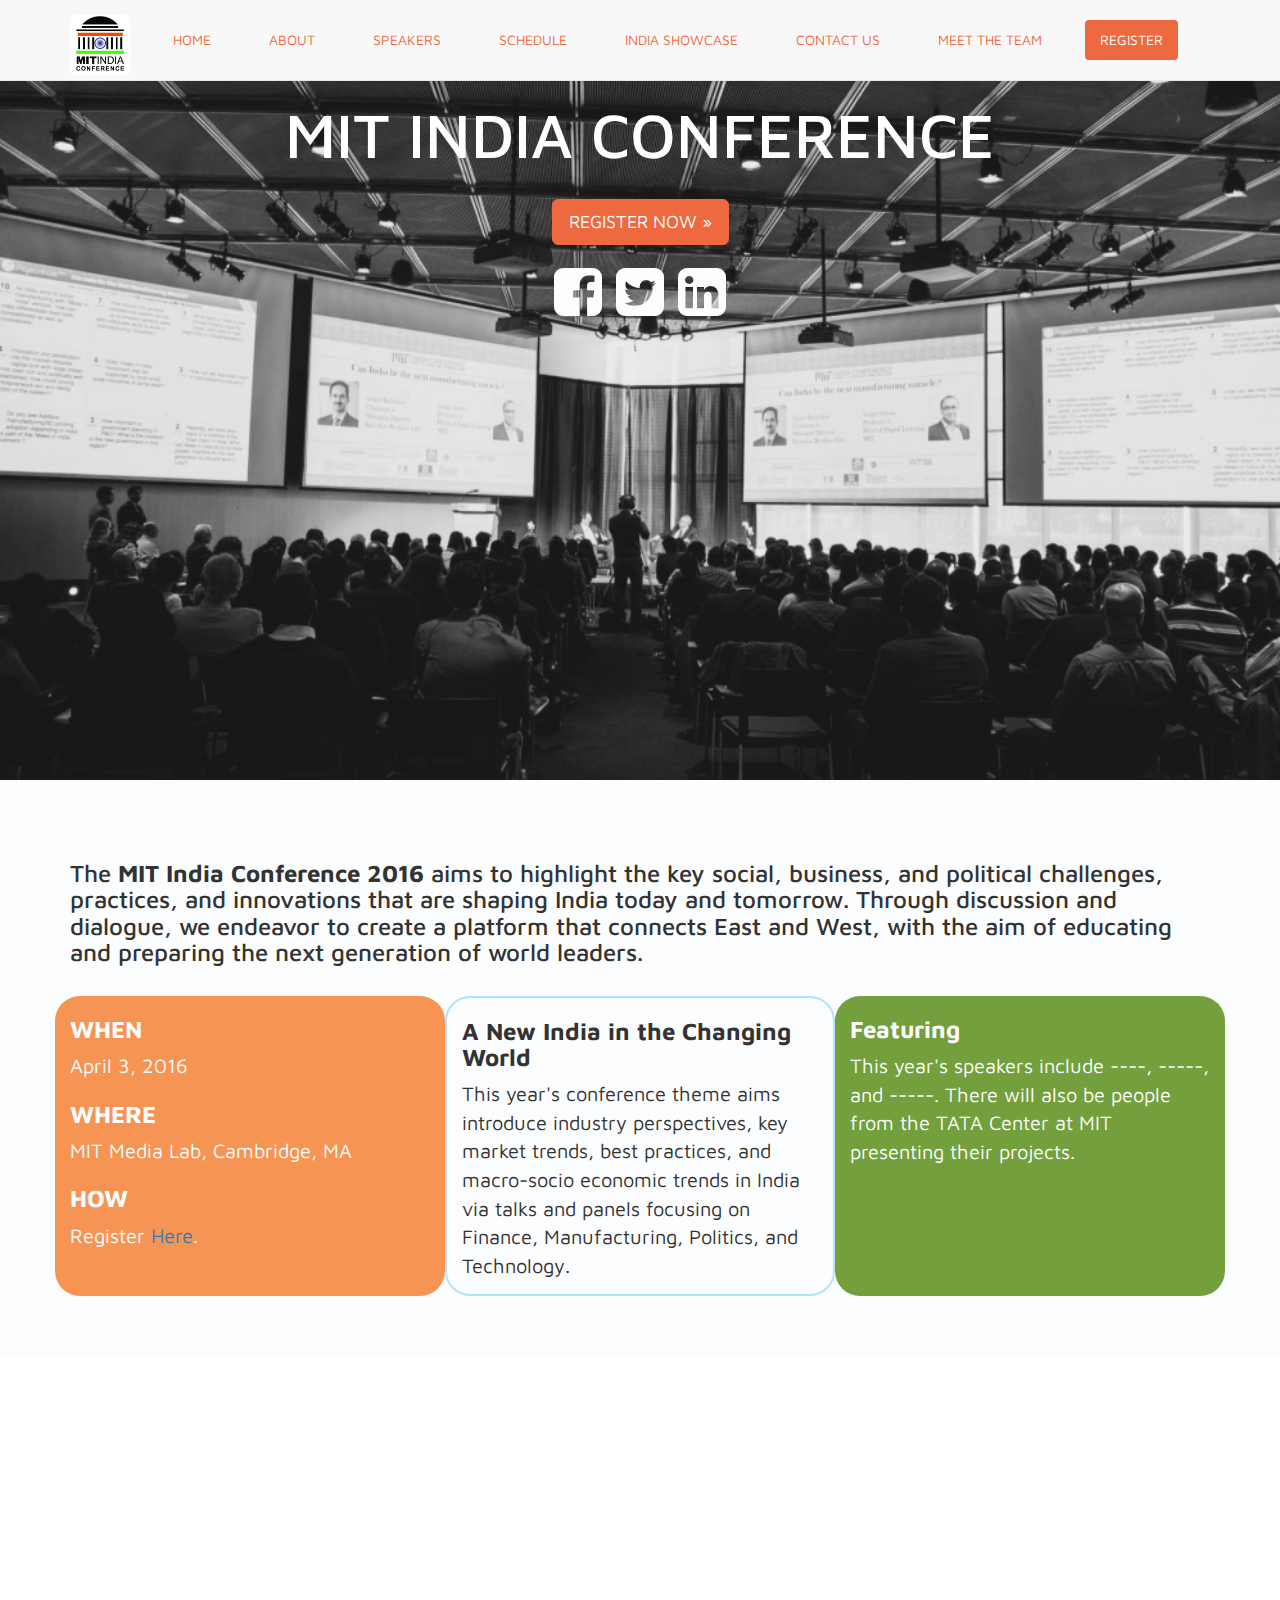
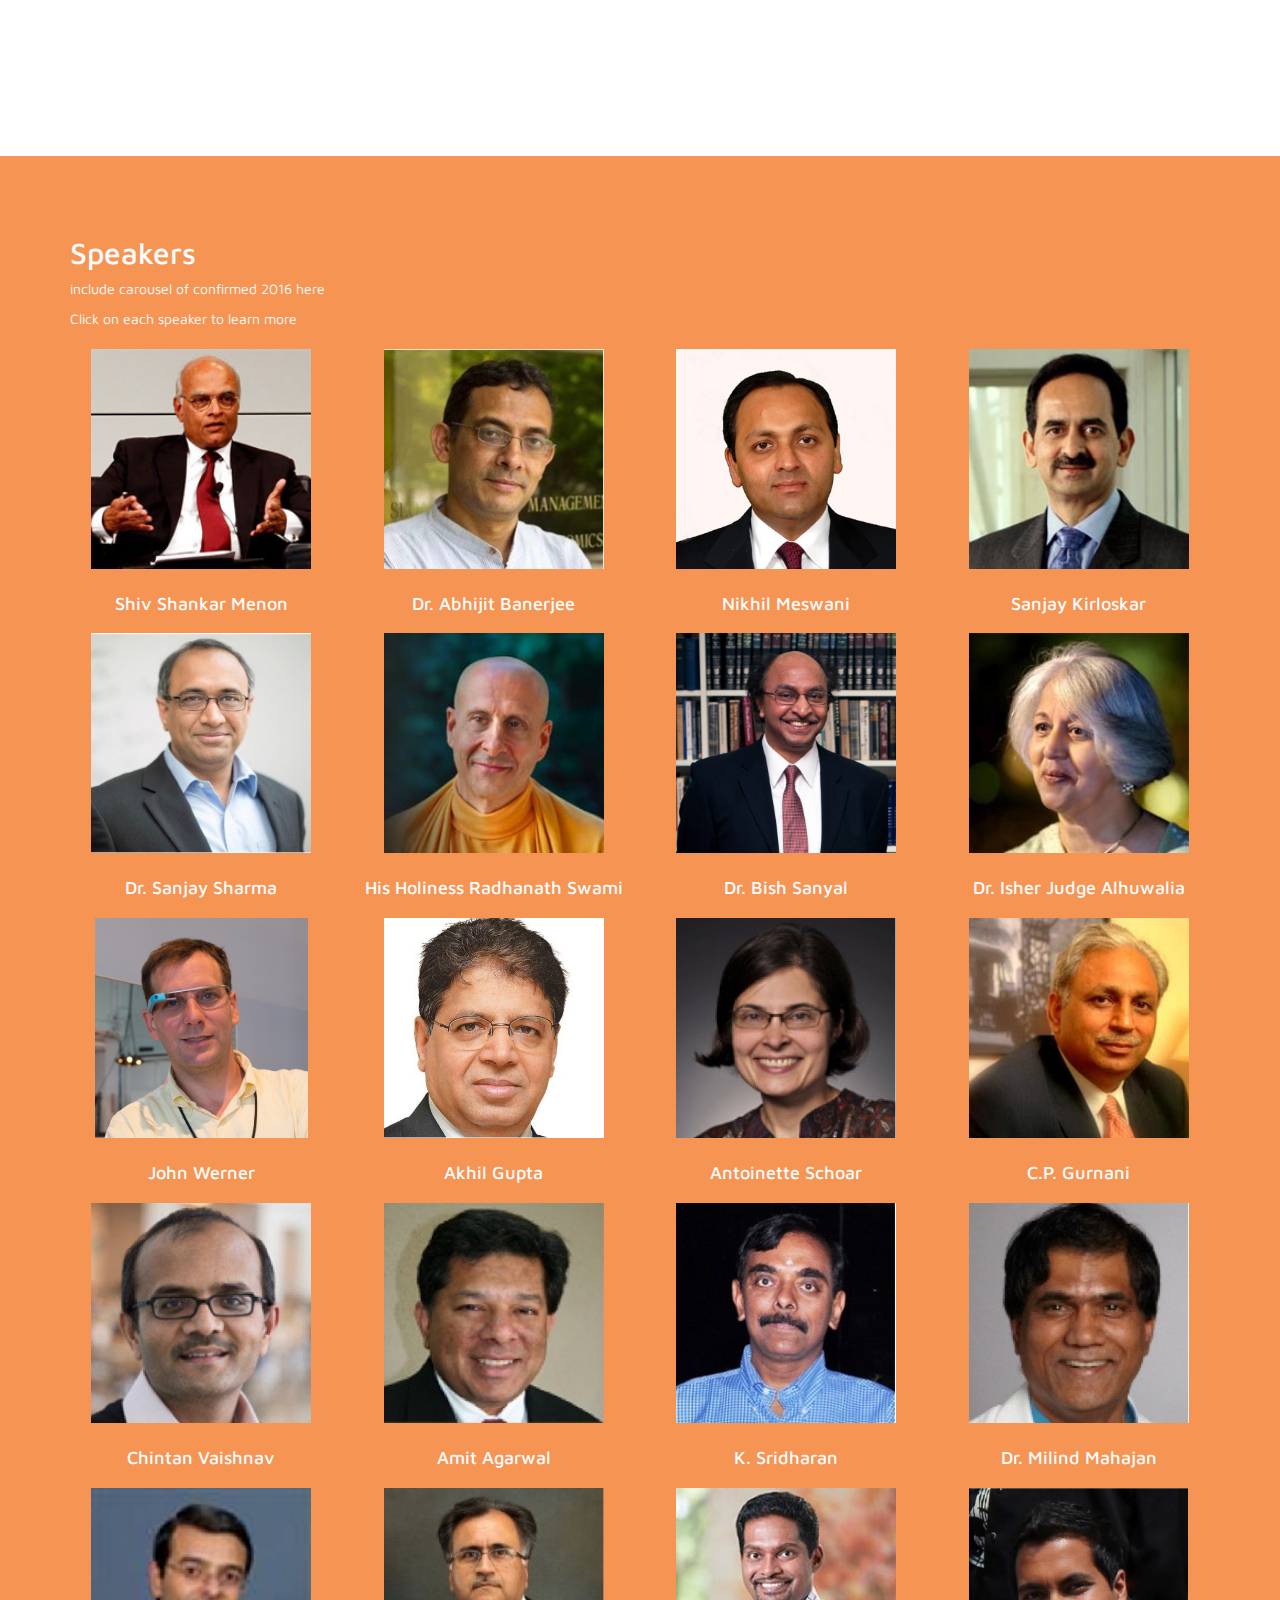
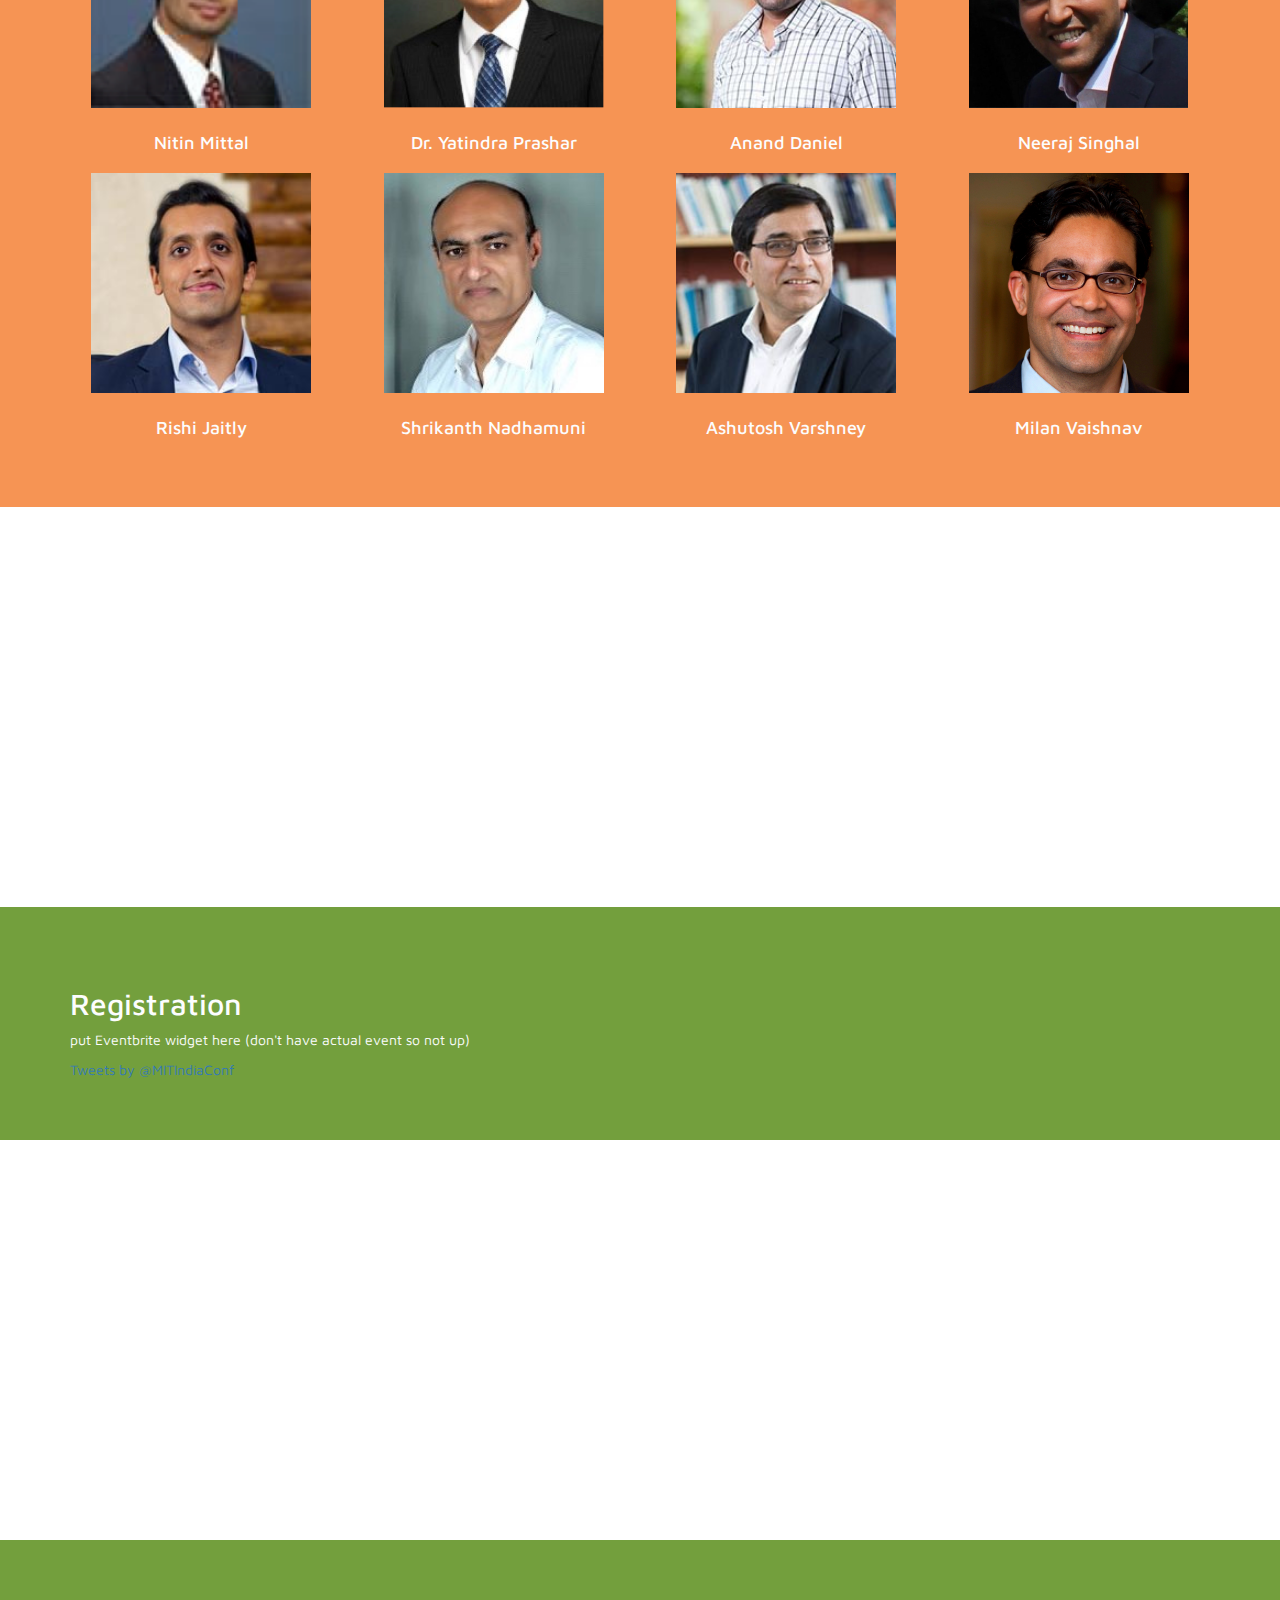
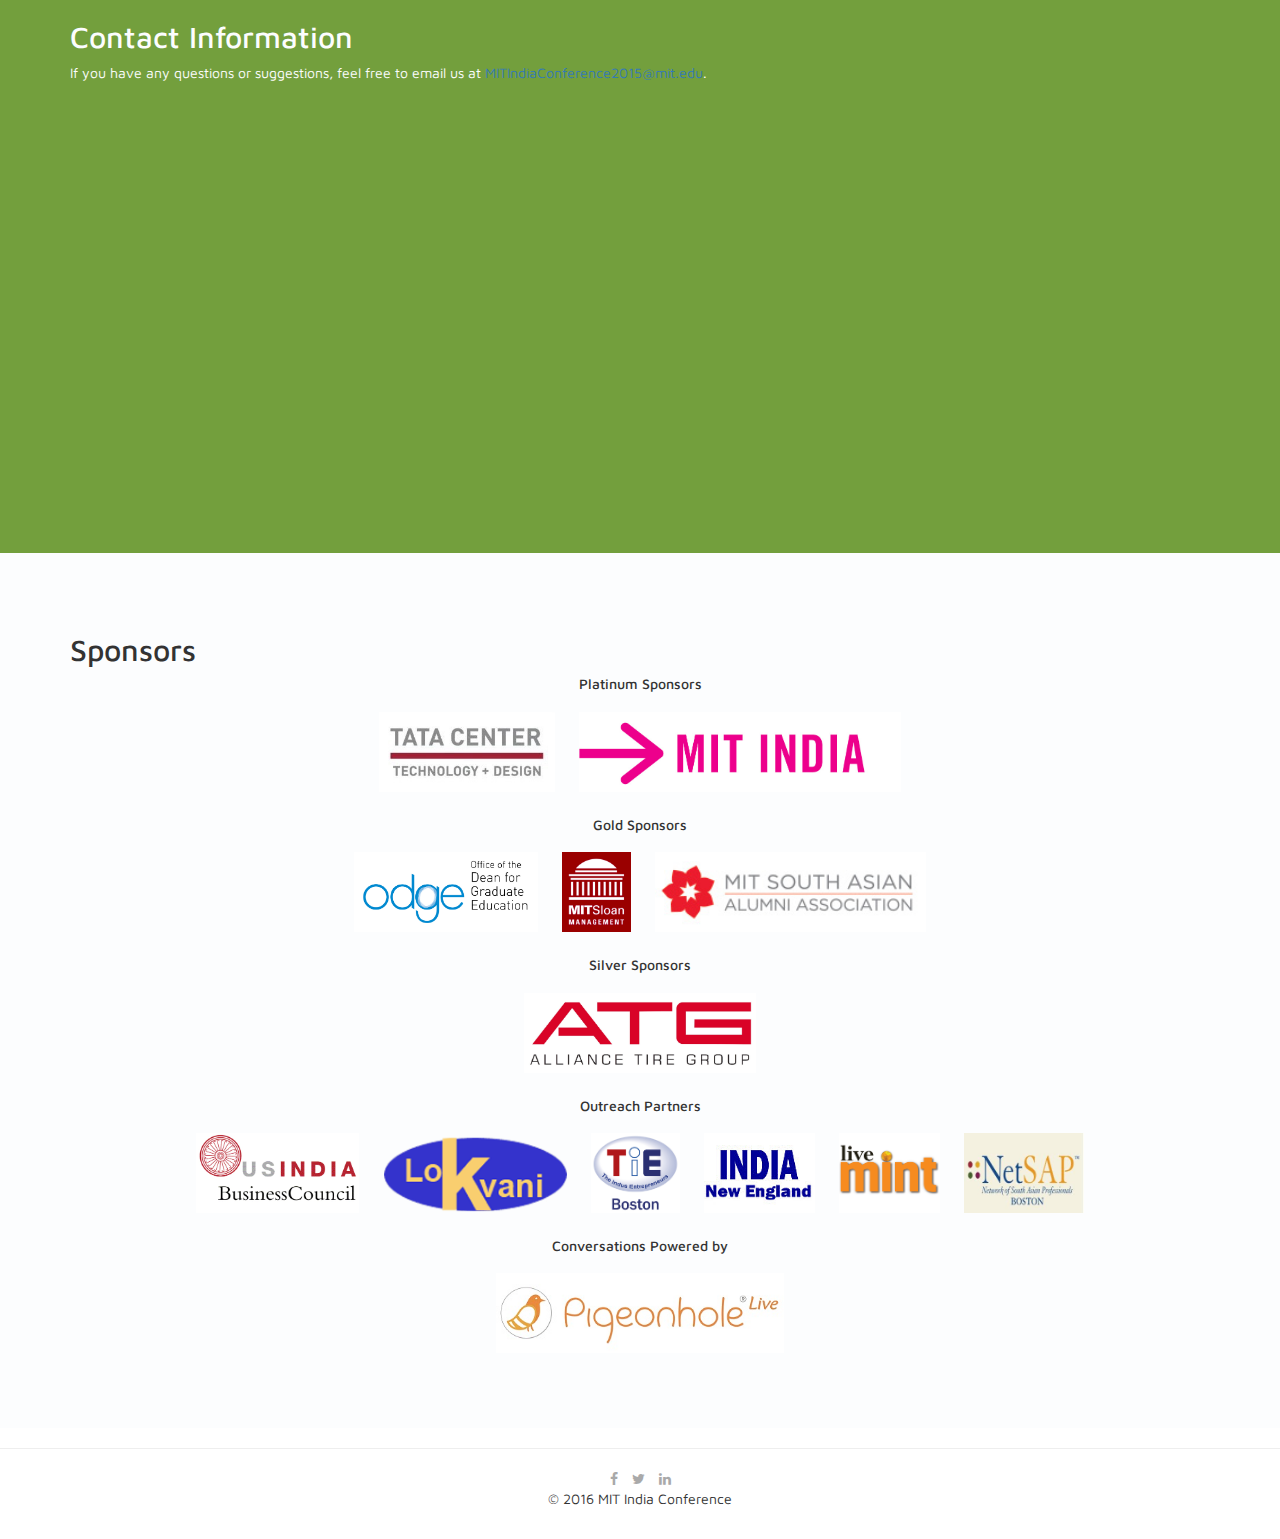
==== malika-sandbox-conference.html @ be2a5027 "add social media icons in heading, changed size and colors" ====
<!DOCTYPE html>
<html lang="en">
  <head>
    <meta charset="utf-8">
    <meta http-equiv="X-UA-Compatible" content="IE=edge">
    <meta name="viewport" content="width=device-width, initial-scale=1">
    <!-- The above 3 meta tags *must* come first in the head; any other head content must come *after* these tags -->
    <meta name="description" content="">
    <meta name="author" content="">
    <link rel="icon" href="images/logo.jpg">

    <title>MIT India Conference 2016</title>

    <!-- Bootstrap core CSS -->
    <!--<link href="../../dist/css/bootstrap.min.css" rel="stylesheet">-->
    <link href="css/bootstrap.min.css" rel="stylesheet">

    <!-- Custom styles for this template -->
    <link href="malika-sandbox.css" rel="stylesheet">

    <!--load font awesome-->
    <link href="font-awesome-4.5.0/css/font-awesome.min.css" rel="stylesheet">
    <link href='https://fonts.googleapis.com/css?family=PT+Sans|Titillium+Web|Maven+Pro' rel='stylesheet' type='text/css'>

    <!-- Just for debugging purposes. Don't actually copy these 2 lines! -->
    <!--[if lt IE 9]><script src="../../assets/js/ie8-responsive-file-warning.js"></script><![endif]-->
    <script src="../../assets/js/ie-emulation-modes-warning.js"></script>

    <!-- HTML5 shim and Respond.js for IE8 support of HTML5 elements and media queries -->
    <!--[if lt IE 9]>
      <script src="https://oss.maxcdn.com/html5shiv/3.7.2/html5shiv.min.js"></script>
      <script src="https://oss.maxcdn.com/respond/1.4.2/respond.min.js"></script>
    <![endif]-->
  </head>

  <body id="body">

    <nav class="navbar navbar-default navbar-fixed-top" id="navbarr">
      <div class="container">
        <div class="navbar-header">
          <button type="button" class="navbar-toggle collapsed" data-toggle="collapse" data-target="#navbar" aria-expanded="false" aria-controls="navbar">
            <span class="sr-only">Toggle navigation</span>
            <span class="icon-bar"></span>
            <span class="icon-bar"></span>
            <span class="icon-bar"></span>
          </button>
          <a class="navbar-brand" href="#">
            <img alt="logo" src="images/logo.jpg" id="logobrand">
          </a>
        </div>

        <div id="navbar-scroller" class="navbar-collapse collapse">
          <ul class="nav nav-pills" id="tabcolor">
            <li role="presentation" id="pillpadding"><a class="smoothScroll" id="orangetext" href="#main">HOME</a></li>
            <li role="presentation" id="pillpadding"><a class="smoothScroll" id="orangetext" href="#about">ABOUT</a></li>
            <li role="presentation" id="pillpadding"><a class="smoothScroll" id="orangetext" href="#speakers">SPEAKERS</a></li>
            <li role="presentation" id="pillpadding"><a class="smoothScroll" id="orangetext" href="#schedule">SCHEDULE</a></li>
            <li role="presentation" id="pillpadding"><a class="smoothScroll" id="orangetext" href="#tata">INDIA SHOWCASE</a></li>
            <li role="presentation" id="pillpadding"><a class="smoothScroll" id="orangetext" href="#contactinfo">CONTACT US</a></li>
            <li role="presentation" id="pillpadding"><a class="smoothScroll" id="orangetext" href="#organizers">MEET THE TEAM</a></li>
            <li role="presentation" class="active" id="pillpadding"><a class="smoothScroll" id="reg" href="#register">REGISTER</a></li>
          </ul>
        </div><!--/.navbar-collapse -->
      </div>
    </nav>

    <!-- Main jumbotron for a primary marketing message or call to action -->
    <div class="jumbotron" id="main">

      <div class="container" id="jumbo">
        <h1 id="center">MIT INDIA CONFERENCE</h1>
                
        <h5 id="center"></h5>

        <div style="text-align:center; padding-top:20px;"><a class="btn btn-success btn-lg smoothScroll" href="#register" id="registerbtn">REGISTER NOW &raquo;</a></div>

        <div style="text-align:center; padding-top:20px;"><a id="sm" href="https://www.facebook.com/mitindiaconf/"><i class="fa fa-facebook-square fa-4x"></i></a> <a id="sm" href="https://twitter.com/MITindiaconf"><i class="fa fa-twitter-square fa-4x"></i></a> <a id="sm" href="https://www.linkedin.com/groups/4636495/profile"><i class="fa fa-linkedin-square fa-4x"></i></a><br></div>

      </div>
    </div>

    <div id="about">
      <div class="container" id="about">
        <!--<h2>Conference Details</h2>-->
        <h3>The <strong>MIT India Conference 2016</strong> aims to highlight the key social, business, and political challenges, practices, and innovations that are shaping India today and tomorrow. Through discussion and dialogue, we endeavor to create a platform that connects East and West, with the aim of educating and preparing the next generation of world leaders.</h4>
        <div class="powr-countdown-timer" label="3022385"></div>
        <div class="row" id="abouts">
          <div class="col-md-4" id="ww">
            <h3><strong>WHEN</strong></h3>
            <p>April 3, 2016</p>
            <h3><strong>WHERE</strong></h3>
            <p>MIT Media Lab, Cambridge, MA</p>
            <h3><strong>HOW</strong></h3>
            <p>Register <a href="#register">Here</a>.</p>
          </div>
          <div class="col-md-4" id="theme">
            <h3><strong>A New India in the Changing World</strong></h3>
            <p>This year's conference theme aims introduce industry perspectives, key market trends, best practices, and macro-socio economic trends in India via talks and panels focusing on Finance, Manufacturing, Politics, and Technology. </p>
         </div>
          <div class="col-md-4" id="sns">
            <h3><strong>Featuring</strong></h3>
            <p>This year's speakers include ----, -----, and -----. There will also be people from the TATA Center at MIT presenting their projects. </p>
          </div>
        </div>

      </div>
    </div>

    <div class="jumbotron-speaker1">  
    </div>

    <!-- Modals for Speakers -->
    <div class="modal fade" id="smenon" tabindex="-1" role="dialog" aria-labelledby="myModalLabel">
      <div class="modal-dialog" role="document">
        <div class="modal-content">
          <div class="modal-header">
            <button type="button" class="close" data-dismiss="modal" aria-label="Close"><span aria-hidden="true">&times;</span></button>
            <h4 class="modal-title" id="myModalLabel">Shivshankar Menon</h4>
          </div>
          <div class="modal-body">
            <div class="row">
              <div class="col-md-4">
                <img id="pic-modal" src="images/speakers/shiv-menon.jpg">
                <p><br></p>
                <div class="well"><strong>Session: Foreign Policy of a New India</strong></div>
              </div>
              <div class="col-md-8">
                <p>Shivshankar Menon is an Indian diplomat, who served as National Security Advisor to Prime Minister Manmohan Singh. Menon has also served as Ambassador to Israel and China, and played a significant role in improved Indo-China relations, the high point being the visit of then Prime Minister Atal Bihari Vajpayee. Shivshankar Menon has served as the High Commissioner to Sri Lanka and Pakistan as well. A major milestone of his career was the Indo-US nuclear deal, for which he worked hard to convince NSG nations to get a clean waiver for nuclear supplies to India. He also served the Department of Atomic Energy (DAE) as Advisor to the Atomic Energy Commission.</p>
              </div>
            </div>
            </div>
          <div class="modal-footer">
            <button type="button" class="btn btn-default" data-dismiss="modal">Close</button>
          </div>
        </div>
      </div>
    </div>

    <div class="modal fade" id="abanerjee" tabindex="-1" role="dialog" aria-labelledby="myModalLabel">
      <div class="modal-dialog" role="document">
        <div class="modal-content">
          <div class="modal-header">
            <button type="button" class="close" data-dismiss="modal" aria-label="Close"><span aria-hidden="true">&times;</span></button>
            <h4 class="modal-title" id="myModalLabel">Dr. Abhijit Banerjee</h4>
          </div>
          <div class="modal-body">
            <div class="row">
              <div class="col-md-4">
                <img id="pic-modal" src="images/speakers/a_ban.jpg">
                <p><br></p>
                <div class="well"><strong>Session: Economic Reforms in India</strong></div>
              </div>
              <div class="col-md-8">
                <p>Abhijit Vinayak Banerjee is currently the Ford Foundation International Professor of Economics at the Massachusetts Institute of Technology. In 2003 he founded the Abdul Latif Jameel Poverty Action Lab (J-PAL), along with Esther Duflo and Sendhil Mullainathan and remains one of the directors of the lab. In 2011, he was named one of Foreign Policy magazine's top 100 global thinkers. His areas of research are development economics and economic theory. He is the author of a large number of articles and three books, including Poor Economics (www.pooreconomics.com) which won the Goldman Sachs Business Book of the Year. He is the editor of a fourth book, and finished his first documentary film, "The Name of the Disease" in 2006. Most recently, Banerjee served on the U.N. Secretary-General's High-level Panel of Eminent Persons on the Post-2015 Development Agenda. He was educated at the University of Calcutta, Jawaharlal Nehru University and Harvard University, where he received his Ph.D in 1988.</p>
              </div>
            </div>
            </div>
          <div class="modal-footer">
            <button type="button" class="btn btn-default" data-dismiss="modal">Close</button>
          </div>
        </div>
      </div>
    </div>

    <div class="modal fade" id="nmeswani" tabindex="-1" role="dialog" aria-labelledby="myModalLabel">
      <div class="modal-dialog" role="document">
        <div class="modal-content">
          <div class="modal-header">
            <button type="button" class="close" data-dismiss="modal" aria-label="Close"><span aria-hidden="true">&times;</span></button>
            <h4 class="modal-title" id="myModalLabel">Nikhil Meswani</h4>
          </div>
          <div class="modal-body">
            <div class="row">
              <div class="col-md-4">
                <img id="pic-modal" src="images/speakers/n_meswani.png">
                <p><br></p>
                <div class="well"><strong>Session: Economic Reforms in India</strong></div>
              </div>
              <div class="col-md-8">
                <p>Nikhil R. Meswani is Executive Director and a board member of Reliance Industries. The Group's activities span exploration and production of oil and gas, refining and marketing, petrochemicals, polyesters and textiles. Nikhil Meswani is primarily responsible for Petrochemicals Division and has contributed largely to Reliance to become a global leader in Petrochemicals. Meswani is a also a member on several key Government of India committees connected with the Ministry of Textiles, Petrochemicals, Petroleum and Natural Gas. Meswani was named Young Global Leader by the World Economic Forum in 2005 and continues to actively participate in the activities of the Forum. He is an alumnus of the University Institute of Chemical Technology, Mumbai.
                <br>Meswani is a also a member on several key Government of India committees connected with the Ministry of Textiles, Petrochemicals, Petroleum and Natural Gas. Meswani was named Young Global Leader by the World Economic Forum in 2005 and continues to actively participate in the activities of the Forum.
                <br>He is an alumnus of the University Institute of Chemical Technology, Mumbai.</p>
              </div>
            </div>
            </div>
          <div class="modal-footer">
            <button type="button" class="btn btn-default" data-dismiss="modal">Close</button>
          </div>
        </div>
      </div>
    </div>

    <div class="modal fade" id="skirloskar" tabindex="-1" role="dialog" aria-labelledby="myModalLabel">
      <div class="modal-dialog" role="document">
        <div class="modal-content">
          <div class="modal-header">
            <button type="button" class="close" data-dismiss="modal" aria-label="Close"><span aria-hidden="true">&times;</span></button>
            <h4 class="modal-title" id="myModalLabel">Sanjay Kirloskar</h4>
          </div>
          <div class="modal-body">
            <div class="row">
              <div class="col-md-4">
                <img id="pic-modal" src="images/speakers/sanja-kirloskar.jpg">
                <p><br></p>
                <div class="well"><strong>Session: Make in India</strong></div>
              </div>
              <div class="col-md-8">
                <p>Sanjay Kirloskar is the chairman and managing director of Kirloskar Brothers Ltd, the flagship & holding company of the $3.5 Billion Kirloskar Group, India's largest maker of pumps and valves and one of the earliest industrial groups in the engineering industry in India. Kirloskar Group exports to over 70 countries over most of Africa, Southeast Asia and Europe.
                Under Sanjay Kirloskar's leadership Kirloskar Brothers Limited has become one of the leading pump companies in the world, catering to various sectors such as power, industry, irrigation, water, oil and gas, marine, defense, and distribution. Mr. Kirloskar has promoted conservation of energy in the Kirloskar group and has promoted "Green industrialization" since 1989.
                <br>He graduated with a Bachelor of Science degree in Mechanical Engineering from the Illinois Institute of Technology, Chicago in 1978.</p>
              </div>
            </div>
            </div>
          <div class="modal-footer">
            <button type="button" class="btn btn-default" data-dismiss="modal">Close</button>
          </div>
        </div>
      </div>
    </div>

    <div class="modal fade" id="ssharma" tabindex="-1" role="dialog" aria-labelledby="myModalLabel">
      <div class="modal-dialog" role="document">
        <div class="modal-content">
          <div class="modal-header">
            <button type="button" class="close" data-dismiss="modal" aria-label="Close"><span aria-hidden="true">&times;</span></button>
            <h4 class="modal-title" id="myModalLabel">Dr. Sanjay Sharma</h4>
          </div>
          <div class="modal-body">
            <div class="row">
              <div class="col-md-4">
                <img id="pic-modal" src="images/speakers/s_sharma.jpg">
                <p><br></p>
                <div class="well"><strong>Session: Make in India</strong></div>
              </div>
              <div class="col-md-8">
                <p>Sanjay E. Sarma is a professor of mechanical engineering at Massachusetts Institute of Technology. He also served as a Former Chairman of Research and Co-Founder of The Auto-ID Center at MIT. He is credited with developing many standards and technologies in the commercial RFID industry. In November 2012, Sarma was appointed Director of Digital Learning at MIT with a mandate to assess how initiatives such as MITx and EdX are affecting instruction on campus. The MIT Office of Digital Learning, which he leads, now includes MITx and MIT's historic Open Course Ware project. In April, 2013, Professor Sarma was appointed as a co-chair of the Task Force for the Future of Education at MIT. Sarma earned his B.Tech from Indian Institute of Technology, Kanpur in 1989, his ME from Carnegie Mellon University in 1992 and his Ph.D. from University of California, Berkeley in 1995.</p>
              </div>
            </div>
            </div>
          <div class="modal-footer">
            <button type="button" class="btn btn-default" data-dismiss="modal">Close</button>
          </div>
        </div>
      </div>
    </div>

    <div class="modal fade" id="rswami" tabindex="-1" role="dialog" aria-labelledby="myModalLabel">
      <div class="modal-dialog" role="document">
        <div class="modal-content">
          <div class="modal-header">
            <button type="button" class="close" data-dismiss="modal" aria-label="Close"><span aria-hidden="true">&times;</span></button>
            <h4 class="modal-title" id="myModalLabel">His Holiness Radhanath Swami</h4>
          </div>
          <div class="modal-body">
            <div class="row">
              <div class="col-md-4">
                <img id="pic-modal" src="images/speakers/radhanath-swami.jpg">
                <p><br></p>
                <div class="well"><strong>Session: India's Continued Spiritual Evolution</strong></div>
              </div>
              <div class="col-md-8">
                <p>Radhanath Swami is a Vaishnava sanyassin (a monk in a Krishna-bhakti lineage) and teacher of the devotional path of Bhakti-yoga. He is author of The Journey Home, a memoir of his search for spiritual truth. His teachings draw from the sacred texts of India such as The Bhagavad-gita, Srimad Bhagavatam, and Ramayana, and aim to reveal the practical application of the sacred traditions, while focusing on the shared essence which unites apparently disparate religious or spiritual paths.</p>
              </div>
            </div>
            </div>
          <div class="modal-footer">
            <button type="button" class="btn btn-default" data-dismiss="modal">Close</button>
          </div>
        </div>
      </div>
    </div>

    <div class="modal fade" id="bsayal" tabindex="-1" role="dialog" aria-labelledby="myModalLabel">
      <div class="modal-dialog" role="document">
        <div class="modal-content">
          <div class="modal-header">
            <button type="button" class="close" data-dismiss="modal" aria-label="Close"><span aria-hidden="true">&times;</span></button>
            <h4 class="modal-title" id="myModalLabel">Dr. Bish Sayal</h4>
          </div>
          <div class="modal-body">
            <div class="row">
              <div class="col-md-4">
                <img id="pic-modal" src="images/speakers/b_sayal.jpg">
                <p><br></p>
                <div class="well"><strong>Session: Urban Planning and New Technology</strong></div>
              </div>
              <div class="col-md-8">
                <p>Dr. Bish Sanyal is a Ford International Professor of Urban Development and Planning and Director of the Special Program in Urban and Regional Studies (SPURS)/ Humphrey Fellows Program at MIT. Professor Sanyal joined MIT in 1984, served as the Head of the Department of Urban Studies and Planning from 1994 to 2002 and was the Chair of the Faculty at MIT from 2007 to 2009. Professor Sanyal's research, publication and leadership experience reflect the multi-disciplinary nature of the field of Urban Planning. With degrees in Architecture and City Planning, and a strong interest in the interconnection between the developing world and the United States, Sanyal has long held an interest in international planning education. He is currently heading an effort to create the first private university of urban and regional planning in India and developing of two edited volumes: Hidden Successes and A History of Planning Ideas</p>
              </div>
            </div>
            </div>
          <div class="modal-footer">
            <button type="button" class="btn btn-default" data-dismiss="modal">Close</button>
          </div>
        </div>
      </div>
    </div>

    <div class="modal fade" id="ialhuwalia" tabindex="-1" role="dialog" aria-labelledby="myModalLabel">
      <div class="modal-dialog" role="document">
        <div class="modal-content">
          <div class="modal-header">
            <button type="button" class="close" data-dismiss="modal" aria-label="Close"><span aria-hidden="true">&times;</span></button>
            <h4 class="modal-title" id="myModalLabel">Dr. Isher Judge Alhuwalia</h4>
          </div>
          <div class="modal-body">
            <div class="row">
              <div class="col-md-4">
                <img id="pic-modal" src="images/speakers/isher-alhuwalia.jpg">
                <p><br></p>
                <div class="well"><strong>Session: Urban Planning and New Technology</strong></div>
              </div>
              <div class="col-md-8">
                <p>Dr. Isher Judge Ahluwalia is a renowned Indian economist, with wide experience in the fields of economic growth, productivity, industrial and trade policy reforms, and urban planning and development. She is currently Chairperson on the Board of Governors for the Indian Council for Research on International Economic Relations (ICRIER), a leading think-tank based in New Delhi engaged in policy oriented research. At ICRIER, Dr. Ahluwalia is leading a major research and capacity building program on the challenges of urbanization in India. She was awarded Padma Bhushan by the President of India in the year 2009 for her services in the field of education and literature.
                <br>She is a member of the recently constituted Urban Institute of India which has been set up with Government of India and private sector as partners. Dr. Ahluwalia is on the Board of Trustees of IWMI (International Water Management Institute). Dr. Ahluwalia has written a number of books, the latest being "Transforming Our Cities: Postcards of Change", and a co-edited volume titled "Urbanization in India: Challenges, Opportunities and the Way Forward", which proposes critical reforms and policy interventions.</p>
              </div>
            </div>
            </div>
          <div class="modal-footer">
            <button type="button" class="btn btn-default" data-dismiss="modal">Close</button>
          </div>
        </div>
      </div>
    </div>

    <div class="modal fade" id="jwerner" tabindex="-1" role="dialog" aria-labelledby="myModalLabel">
      <div class="modal-dialog" role="document">
        <div class="modal-content">
          <div class="modal-header">
            <button type="button" class="close" data-dismiss="modal" aria-label="Close"><span aria-hidden="true">&times;</span></button>
            <h4 class="modal-title" id="myModalLabel">John Werner</h4>
          </div>
          <div class="modal-body">
            <div class="row">
              <div class="col-md-4">
                <img id="pic-modal" src="images/speakers/john-werner.jpg">
                <p><br></p>
                <div class="well"><strong>Session: Urban Planning and New Technology</strong></div>
              </div>
              <div class="col-md-8">
                <p>John is the Head of Innovation & New Ventures for the Camera Culture Group. He is working on new imaging platforms, developing hardware and software technologies for augmenting human vision. John is also working on large scale online learning, bringing young people from around the world together to solve some of the most important problems through rapid prototyping and helping foster an environment of entrepreneurship to take ideas into the real world for impact. He is a a co-instructor of MIT's Computational Photography and Imaging, Fabrication and Ventures and an advisor for MIT's Engineering the Medical Tricorder. John is building a community to foster and disseminate technology for social impact. He is a founder of Ideas in Action/TEDxBeaconstreet.com, All-American Triathlete, Loeb Fellow, Harvard University, one of the founding members of Citizen Schools, active photographer (blog has over 100k images, over 1m views, contributor to Getty Images) and family guy.</p>
              </div>
            </div>
            </div>
          <div class="modal-footer">
            <button type="button" class="btn btn-default" data-dismiss="modal">Close</button>
          </div>
        </div>
      </div>
    </div>

    <div class="modal fade" id="akg" tabindex="-1" role="dialog" aria-labelledby="myModalLabel">
      <div class="modal-dialog" role="document">
        <div class="modal-content">
          <div class="modal-header">
            <button type="button" class="close" data-dismiss="modal" aria-label="Close"><span aria-hidden="true">&times;</span></button>
            <h4 class="modal-title" id="myModalLabel">Akhil Gupta</h4>
          </div>
          <div class="modal-body">
            <div class="row">
              <div class="col-md-4">
                <img id="pic-modal" src="images/speakers/akg.jpg">
                <p><br></p>
                <div class="well"><strong>Session: Investing in India</strong></div>
              </div>
              <div class="col-md-8">
                <p>Akhil Gupta is Senior Managing Director at The Blackstone Group and Chairman of Blackstone India. He previously served as CEO-Corporate Development for Reliance Industries (RIL), focusing on developing RIL's oil & gas, refining, and telecom businesses. He began his career at Hindustan Lever.</p>
              </div>
            </div>
            </div>
          <div class="modal-footer">
            <button type="button" class="btn btn-default" data-dismiss="modal">Close</button>
          </div>
        </div>
      </div>
    </div>

    <div class="modal fade" id="ascho" tabindex="-1" role="dialog" aria-labelledby="myModalLabel">
      <div class="modal-dialog" role="document">
        <div class="modal-content">
          <div class="modal-header">
            <button type="button" class="close" data-dismiss="modal" aria-label="Close"><span aria-hidden="true">&times;</span></button>
            <h4 class="modal-title" id="myModalLabel">Antoinette Schoar</h4>
          </div>
          <div class="modal-body">
            <div class="row">
              <div class="col-md-4">
                <img id="pic-modal" src="images/speakers/a_scho.jpg">
                <p><br></p>
                <div class="well"><strong>Session: Investing in India</strong></div>
              </div>
              <div class="col-md-8">
                <p>Antoinette Schoar is the Michael M. Koerner (1949) Professor of Entrepreneurship and a Professor of Finance at the MIT Sloan School of Management. An expert in corporate finance, entrepreneurship, and organizational economics, Schoar researches venture capital, entrepreneurial finance, corporate diversification, governance, and capital budgeting decisions in firms. She has received the Fellowship of the George Stigler Center, 1997-1999, and the ERP Doctoral Scholarship of the German Ministry of Trade, 1995-1997. Schoar holds a diploma in economics from the University of Cologne, Germany, and a PhD in economics from the University of Chicago. Schoar's current research focuses on the areas of household finance, entrepreneurial finance, and finance in emerging markets. She is also a co-founder of ideas42, a non-profit that uses insights from behavioral economics and psychology to solve social problems.</p>
              </div>
            </div>
            </div>
          <div class="modal-footer">
            <button type="button" class="btn btn-default" data-dismiss="modal">Close</button>
          </div>
        </div>
      </div>
    </div>

    <div class="modal fade" id="cpgurnani" tabindex="-1" role="dialog" aria-labelledby="myModalLabel">
      <div class="modal-dialog" role="document">
        <div class="modal-content">
          <div class="modal-header">
            <button type="button" class="close" data-dismiss="modal" aria-label="Close"><span aria-hidden="true">&times;</span></button>
            <h4 class="modal-title" id="myModalLabel">C.P. Gurnani</h4>
          </div>
          <div class="modal-body">
            <div class="row">
              <div class="col-md-4">
                <img id="pic-modal" src="images/speakers/cp-gurnani.jpg">
                <p><br></p>
                <div class="well"><strong>Session: Indian IT Services</strong></div>
              </div>
              <div class="col-md-8">
                <p>CP Gurnani (popularly known as CP) is the Chief Executive Officer and Managing Director of Tech Mahindra. Tech Mahindra Limited is an Indian multinational provider of information technology, networking technology solutions and business support services to the telecommunications industry. CP played a pivotal role in the three-year transformational journey of Mahindra Satyam and spearheaded the company's eventual merger with Tech Mahindra. In his career spanning 32 years, he has held several leading positions with HCL Hewlett Packard Limited, Perot Systems (India) Limited andHCL Corporation Ltd. CP was named the Ernst and Young 'Entrepreneur of the Year [Manager]', CNBC Asia's 'India Business Leader of the Year' and Dataquest 'IT person of the Year' in 2013.</p>
              </div>
            </div>
            </div>
          <div class="modal-footer">
            <button type="button" class="btn btn-default" data-dismiss="modal">Close</button>
          </div>
        </div>
      </div>
    </div>

    <div class="modal fade" id="cvaish" tabindex="-1" role="dialog" aria-labelledby="myModalLabel">
      <div class="modal-dialog" role="document">
        <div class="modal-content">
          <div class="modal-header">
            <button type="button" class="close" data-dismiss="modal" aria-label="Close"><span aria-hidden="true">&times;</span></button>
            <h4 class="modal-title" id="myModalLabel">Chintan Vaishnav</h4>
          </div>
          <div class="modal-body">
            <div class="row">
              <div class="col-md-4">
                <img id="pic-modal" src="images/speakers/c_vaish.jpg">
                <p><br></p>
                <div class="well"><strong>Session: Indian IT Services</strong></div>
              </div>
              <div class="col-md-8">
                <p>Dr. Chintan Vaishnav is an engineer trained to understand human as well as technological complexity in large systems, a socio-technologist. He is interested in creating socio-technical systems for improving lives in underserved communities, and in analyzing the implications of promoting and managing such technologies for policymakers, managers, and society at large. He teaches at MIT's Sloan School of Management and is a member of the founding team of the MIT Tata Center for Technology and Design.</p>
              </div>
            </div>
            </div>
          <div class="modal-footer">
            <button type="button" class="btn btn-default" data-dismiss="modal">Close</button>
          </div>
        </div>
      </div>
    </div>

    <div class="modal fade" id="aagarwal" tabindex="-1" role="dialog" aria-labelledby="myModalLabel">
      <div class="modal-dialog" role="document">
        <div class="modal-content">
          <div class="modal-header">
            <button type="button" class="close" data-dismiss="modal" aria-label="Close"><span aria-hidden="true">&times;</span></button>
            <h4 class="modal-title" id="myModalLabel">Amit Agarwal</h4>
          </div>
          <div class="modal-body">
            <div class="row">
              <div class="col-md-4">
                <img id="pic-modal" src="images/speakers/amit_agarwal.png">
                <p><br></p>
                <div class="well"><strong>Session: Affordable Healthcare</strong></div>
              </div>
              <div class="col-md-8">
                <p>Amit is a Principal in the Life Science Practice at Deloitte where he helps Life Science clients adopt models for disruptive change and adapt to shifts in the changing marketplace.</p>
              </div>
            </div>
            </div>
          <div class="modal-footer">
            <button type="button" class="btn btn-default" data-dismiss="modal">Close</button>
          </div>
        </div>
      </div>
    </div>

    <div class="modal fade" id="kshri" tabindex="-1" role="dialog" aria-labelledby="myModalLabel">
      <div class="modal-dialog" role="document">
        <div class="modal-content">
          <div class="modal-header">
            <button type="button" class="close" data-dismiss="modal" aria-label="Close"><span aria-hidden="true">&times;</span></button>
            <h4 class="modal-title" id="myModalLabel">K. Sridharan</h4>
          </div>
          <div class="modal-body">
            <div class="row">
              <div class="col-md-4">
                <img id="pic-modal" src="images/speakers/k_shri.jpg">
                <p><br></p>
                <div class="well"><strong>Session: Affordable Healthcare</strong></div>
              </div>
              <div class="col-md-8">
                <p>Mr. Sridharan is the Co-founder and President of Sankara Eye Foundation (SEF). SEF initiates and drives community eye care activities in India by working with Sankara Eye Care Institutions (SECI), India, which runs the "Gift of Vision" rural outreach program through Sankara Eye Hospitals in India.</p>
              </div>
            </div>
            </div>
          <div class="modal-footer">
            <button type="button" class="btn btn-default" data-dismiss="modal">Close</button>
          </div>
        </div>
      </div>
    </div>

    <div class="modal fade" id="mmahajan" tabindex="-1" role="dialog" aria-labelledby="myModalLabel">
      <div class="modal-dialog" role="document">
        <div class="modal-content">
          <div class="modal-header">
            <button type="button" class="close" data-dismiss="modal" aria-label="Close"><span aria-hidden="true">&times;</span></button>
            <h4 class="modal-title" id="myModalLabel">Dr. Milind Mahajan</h4>
          </div>
          <div class="modal-body">
            <div class="row">
              <div class="col-md-4">
                <img id="pic-modal" src="images/speakers/m_mahajan.jpg">
                <p><br></p>
                <div class="well"><strong>Session: Affordable Healthcare</strong></div>
              </div>
              <div class="col-md-8">
                <p>Milind Mahajan, PhD, is the Director at the Icahn Institute of Genomics for Multiscale Biology at the Mt. Sinai Hospital, New York. As Director, he responsible for rolling out genomics screening services for various disorders.</p>
              </div>
            </div>
            </div>
          <div class="modal-footer">
            <button type="button" class="btn btn-default" data-dismiss="modal">Close</button>
          </div>
        </div>
      </div>
    </div>

    <div class="modal fade" id="nmittal" tabindex="-1" role="dialog" aria-labelledby="myModalLabel">
      <div class="modal-dialog" role="document">
        <div class="modal-content">
          <div class="modal-header">
            <button type="button" class="close" data-dismiss="modal" aria-label="Close"><span aria-hidden="true">&times;</span></button>
            <h4 class="modal-title" id="myModalLabel">Nitin Mittal</h4>
          </div>
          <div class="modal-body">
            <div class="row">
              <div class="col-md-4">
                <img id="pic-modal" src="images/speakers/nitin_mittal.png">
                <p><br></p>
                <div class="well"><strong>Session: Affordable Healthcare</strong></div>
              </div>
              <div class="col-md-8">
                <p>Nitin Mittal is a Principal in Deloitte Consulting LLP and leads the Life Sciences and Healthcare Analytics business. He has also worked in India, where he built a Life Sciences and Healthcare consulting practice to serve global clients.</p>
              </div>
            </div>
            </div>
          <div class="modal-footer">
            <button type="button" class="btn btn-default" data-dismiss="modal">Close</button>
          </div>
        </div>
      </div>
    </div>

    <div class="modal fade" id="yprashar" tabindex="-1" role="dialog" aria-labelledby="myModalLabel">
      <div class="modal-dialog" role="document">
        <div class="modal-content">
          <div class="modal-header">
            <button type="button" class="close" data-dismiss="modal" aria-label="Close"><span aria-hidden="true">&times;</span></button>
            <h4 class="modal-title" id="myModalLabel">Dr. Yatindra Prashar</h4>
          </div>
          <div class="modal-body">
            <div class="row">
              <div class="col-md-4">
                <img id="pic-modal" src="images/speakers/yatindra_prashar.png">
                <p><br></p>
                <div class="well"><strong>Session: Affordable Healthcare</strong></div>
              </div>
              <div class="col-md-8">
                <p>Yatindra is the CEO of Symmetrix Pharmaceuticals that is in the process of developing and commercializing a biologic wholly indigenously biologic: a Clot Specific Streptokinase discovered in India at the Institute of Microbial Technology.</p>
              </div>
            </div>
            </div>
          <div class="modal-footer">
            <button type="button" class="btn btn-default" data-dismiss="modal">Close</button>
          </div>
        </div>
      </div>
    </div>

    <div class="modal fade" id="adaniel" tabindex="-1" role="dialog" aria-labelledby="myModalLabel">
      <div class="modal-dialog" role="document">
        <div class="modal-content">
          <div class="modal-header">
            <button type="button" class="close" data-dismiss="modal" aria-label="Close"><span aria-hidden="true">&times;</span></button>
            <h4 class="modal-title" id="myModalLabel">Anand Daniel</h4>
          </div>
          <div class="modal-body">
            <div class="row">
              <div class="col-md-4">
                <img id="pic-modal" src="images/speakers/anand-daniel.jpg">
                <p><br></p>
                <div class="well"><strong>Session: Understanding India's Digital Consumer</strong></div>
              </div>
              <div class="col-md-8">
                <p>Anand Daniel, an MIT Sloan alumni, is a seed/early stage venture investor with Accel Partners & Co. Inc. Anand focuses on technology startups in consumer, healthcare, and education sectors and is responsible for investments such as Forus, Pristine, and TaxiForSure (Acquired by Ola). Before joining Accel, Anand was with Flybridge Capital Partners in Boston, where he focused on early stage investments across a range of industries. Previously, Anand spent several years in key engineering and product management positions at Intel Corporation, working on cutting-edge microprocessor products. Anand holds an MBA from the MIT Sloan School of Management, an MS in Electrical Engineering from Purdue University, and a BE in Computer Science and Engineering from the University of Madras.</p>
              </div>
            </div>
            </div>
          <div class="modal-footer">
            <button type="button" class="btn btn-default" data-dismiss="modal">Close</button>
          </div>
        </div>
      </div>
    </div>

    <div class="modal fade" id="nsinghal" tabindex="-1" role="dialog" aria-labelledby="myModalLabel">
      <div class="modal-dialog" role="document">
        <div class="modal-content">
          <div class="modal-header">
            <button type="button" class="close" data-dismiss="modal" aria-label="Close"><span aria-hidden="true">&times;</span></button>
            <h4 class="modal-title" id="myModalLabel">Neeraj Singhal</h4>
          </div>
          <div class="modal-body">
            <div class="row">
              <div class="col-md-4">
                <img id="pic-modal" src="images/speakers/n_singhal1.jpg">
                <p><br></p>
                <div class="well"><strong>Session: Understanding India's Digital Consumer</strong></div>
              </div>
              <div class="col-md-8">
                <p>Neeraj Singhal is the Head of Expansion for India and the Subcontinent at Uber. He has led Uber's foray into India since they began operations in Bangalore in August of 2013. Prior to working on the India operation, Neeraj was an International Launcher, and started Uber's first markets in the Middle East and Africa, and has spent time working on the operations in Europe and North America.<br>
                Prior to Uber, Neeraj was an M&A consultant with PwC, and worked in the investment management industry in New York. He's a photography enthusiast, food junkie, and a passport stamp collector.</p>
              </div>
            </div>
            </div>
          <div class="modal-footer">
            <button type="button" class="btn btn-default" data-dismiss="modal">Close</button>
          </div>
        </div>
      </div>
    </div>

    <div class="modal fade" id="rjaitly" tabindex="-1" role="dialog" aria-labelledby="myModalLabel">
      <div class="modal-dialog" role="document">
        <div class="modal-content">
          <div class="modal-header">
            <button type="button" class="close" data-dismiss="modal" aria-label="Close"><span aria-hidden="true">&times;</span></button>
            <h4 class="modal-title" id="myModalLabel">Rishi Jaitly</h4>
          </div>
          <div class="modal-body">
            <div class="row">
              <div class="col-md-4">
                <img id="pic-modal" src="images/speakers/rishi-jaitley.jpg">
                <p><br></p>
                <div class="well"><strong>Session: Understanding India's Digital Consumer</strong></div>
              </div>
              <div class="col-md-8">
                <p>Mr. Rishi S. Jaitly is a media executive and entrepreneur with technology, investing, social change and operational experience across sectors and around the world. He has been India Market Director at Twitter, Inc. since November 2012.
                <br>Mr. Jaitly served as Co-Chair of the Projects Board of the Undergraduate Student Government and was student Coordinator of the Crystal Tiger Award selection committee that honored U.S. Secretary of State Colin L. Powell. He served as a Trustee at Princeton University and is a member of Princeton University Technology Advisory Council. Mr. Jaitly holds an A.B. in history from Princeton.</p>
              </div>
            </div>
            </div>
          <div class="modal-footer">
            <button type="button" class="btn btn-default" data-dismiss="modal">Close</button>
          </div>
        </div>
      </div>
    </div>

    <div class="modal fade" id="snand" tabindex="-1" role="dialog" aria-labelledby="myModalLabel">
      <div class="modal-dialog" role="document">
        <div class="modal-content">
          <div class="modal-header">
            <button type="button" class="close" data-dismiss="modal" aria-label="Close"><span aria-hidden="true">&times;</span></button>
            <h4 class="modal-title" id="myModalLabel">Shrikanth Nadhamuni</h4>
          </div>
          <div class="modal-body">
            <div class="row">
              <div class="col-md-4">
                <img id="pic-modal" src="images/speakers/s-nand1.jpg">
                <p><br></p>
                <div class="well"><strong>Session: Understanding India's Digital Consumer</strong></div>
              </div>
              <div class="col-md-8">
                <p>Srikanth Nadhamuni is the CEO and co-founder of Khosla Labs (a startup incubator looking to create and nurture startups using technology), and is the brain behind the technology at the ambitious Unique Identification Authority of India (UIDAI) project. He setup the Technology Center for the development, design and operations of the Aadhaar system to issue a National ID to all the 1.2 billion Indian Residents, helped create a biometrics based National Identity platform that has enrolled about 200million people to date. He continues to be adviser to the UID Authority of India.
                <br>Mr Nadhamuni is also the Managing Trustee of the eGovernments Foundation which he co-founded with Nandan Nilekani (co-founder of Infosys) in 2003. It focuses on improving governance and public service delivery in Indian cities using a suite of inhouse Municipal ERP products. Currently eGov products are deployed in over 275 cities in India including Delhi, Chennai, Bangalore etc.</p>
              </div>
            </div>
            </div>
          <div class="modal-footer">
            <button type="button" class="btn btn-default" data-dismiss="modal">Close</button>
          </div>
        </div>
      </div>
    </div>

    <div class="modal fade" id="avarshney" tabindex="-1" role="dialog" aria-labelledby="myModalLabel">
      <div class="modal-dialog" role="document">
        <div class="modal-content">
          <div class="modal-header">
            <button type="button" class="close" data-dismiss="modal" aria-label="Close"><span aria-hidden="true">&times;</span></button>
            <h4 class="modal-title" id="myModalLabel">Ashutosh Varshney</h4>
          </div>
          <div class="modal-body">
            <div class="row">
              <div class="col-md-4">
                <img id="pic-modal" src="images/speakers/ashutosh-varshney.jpg">
                <p><br></p>
                <div class="well"><strong>Session: Politics in India</strong></div>
              </div>
              <div class="col-md-8">
                <p>Ashutosh Varshney is a political scientist specializing in ethnic and religious conflict in South Asia. He is Sol Goldman Professor of International Studies and the Social Sciences, and the Director of the Brown-India Initiative at Brown University.</p>
              </div>
            </div>
            </div>
          <div class="modal-footer">
            <button type="button" class="btn btn-default" data-dismiss="modal">Close</button>
          </div>
        </div>
      </div>
    </div>

    <div class="modal fade" id="mvaishnav" tabindex="-1" role="dialog" aria-labelledby="myModalLabel">
      <div class="modal-dialog" role="document">
        <div class="modal-content">
          <div class="modal-header">
            <button type="button" class="close" data-dismiss="modal" aria-label="Close"><span aria-hidden="true">&times;</span></button>
            <h4 class="modal-title" id="myModalLabel">Milan Vaishnav</h4>
          </div>
          <div class="modal-body">
            <div class="row">
              <div class="col-md-4">
                <img id="pic-modal" src="images/speakers/milan-vaishnav1.jpg">
                <p><br></p>
                <div class="well"><strong>Session: Politics in India</strong></div>
              </div>
              <div class="col-md-8">
                <p>Milan Vaishnav is an associate in the South Asia Program at the Carnegie Endowment for International Peace. His primary research focus is the political economy of India, and he examines issues such as corruption and governance, state capacity, distributive politics, and electoral behavior.
                <br>One of his ongoing major projects examines the causes and consequences of political corruption in India with an emphasis on representation and quality of political leadership, connections between the state and private capital, and the management and exploitation of natural resources. He also works on development policy as well as issues of governance in developing countries and their relation to democratic accountability. Milan is the co-editor of the book Short of the Goal: U.S. Policy and Poorly Performing States (Center for Global Development, 2006). His work has also been published in the Latin American Research Review.
                <br>Previously, he worked at the Center for Global Development, where he served as a postdoctoral research fellow, the Center for Strategic and International Studies, and the Council on Foreign Relations. He has taught at Columbia, Georgetown, and George Washington Universities.</p>
              </div>
            </div>
            </div>
          <div class="modal-footer">
            <button type="button" class="btn btn-default" data-dismiss="modal">Close</button>
          </div>
        </div>
      </div>
    </div>



    <div id="speakers">
      <div class="container" id="speakers">
        <h2>Speakers</h2>
        <p>include carousel of confirmed 2016 here</p>
        <p>Click on each speaker to learn more</p>

          <div class="row" style="text-align:center">
            <div class="col-xs-6 col-md-3">
              <div class="photo" data-toggle="modal" data-target="#smenon">
                <img id="speakerpics" src="images/speakers/shiv-menon.jpg">
                <div class="info">
                  <h3>Shivshankar <br>Menon</h3>
                  <p>Indian diplomat, Former National Security Advisor to Prime Minister Manmohan Singh</p>
              </div>
 
              </div> 
              <div class="caption">
                  <h4>Shiv Shankar Menon</h4>
              </div> 
            </div>

            <div class="col-xs-6 col-md-3">
              <div class="photo" data-toggle="modal" data-target="#abanerjee">
                <img id="speakerpics" src="images/speakers/a_ban.jpg">
                <div class="info">
                  <h3>Abhijit Vinayak<br>Banerjee</h3>
                  <p>Professor of Economics at the Massachusetts Institute of Technology</p>
                </div>
              </div>  
              <div class="caption">
                <h4>Dr. Abhijit Banerjee</h4>
              </div>
            </div>

            <div class="col-xs-6 col-md-3">
              <div class="photo" data-toggle="modal" data-target="#nmeswani">
                <img id="speakerpics" src="images/speakers/n_meswani.png">
                <div class="info">
                  <h3>Nikhil R.<br>Meswani</h3>
                  <p>Executive Director and board member of Reliance Industries</p>
                </div>
              </div>
              <div class="caption">
                <h4>Nikhil Meswani</h4>
              </div>  
            </div>

            <div class="col-xs-6 col-md-3">
              <div class="photo" data-toggle="modal" data-target="#skirloskar">
                <img id="speakerpics" src="images/speakers/sanja-kirloskar.jpg">
                <div class="info">
                  <h3>Sanjay<br>Kirloskar</h3>
                  <p>Chairman and managing director of Kirloskar Brothers Ltd</p>
                </div>
              </div>  
              <div class="caption">
                <h4>Sanjay Kirloskar</h4>
              </div>
            </div>
          </div>

          <div class="row" style="text-align:center">
            <div class="col-xs-6 col-md-3">
              <div class="photo" data-toggle="modal" data-target="#ssharma">
                <img id="speakerpics" src="images/speakers/s_sharma.jpg">
                <div class="info">
                  <h3>Sanjay E. <br>Sharma</h3>
                  <p>Professor of mechanical engineering at Massachusetts Institute of Technology</p>
                </div>
              </div>  
              <div class="caption">
                <h4>Dr. Sanjay Sharma</h4>
              </div>
            </div>

            <div class="col-xs-6 col-md-3">
              <div class="photo" data-toggle="modal" data-target="#rswami">
                <img id="speakerpics" src="images/speakers/radhanath-swami.jpg">
                <div class="info">
                  <h3>Radhanath<br>Swami</h3>
                  <p>Vaishnava sanyassin (a monk in a Krishna-bhakti lineage) and teacher of the devotional path of Bhakti-yoga</p>
                </div>
              </div>  
              <div class="caption">
                <h4>His Holiness Radhanath Swami</h4>
              </div>
            </div>

            <div class="col-xs-6 col-md-3">
              <div class="photo" data-toggle="modal" data-target="#bsayal">
                <img id="speakerpics" src="images/speakers/b_sayal.jpg">
                <div class="info">
                  <h3>Dr. Bish<br>Sanyal</h3>
                  <p>Ford International Professor of Urban Development and Planning & Director of the Special Program in Urban and Regional Studies (SPURS)/ Humphrey Fellows Program at MIT</p>
                </div>
              </div> 
              <div class="caption">
                <h4>Dr. Bish Sanyal</h4>
              </div> 
            </div>

            <div class="col-xs-6 col-md-3">
              <div class="photo" data-toggle="modal" data-target="#ialhuwalia">
                <img id="speakerpics" src="images/speakers/isher-alhuwalia.jpg">
                <div class="info">
                  <h3>Dr. Isher Judge<br>Ahluwalia</h3>
                  <p>Chairperson on the Board of Governors for the Indian Council for Research on International Economic Relations (ICRIER)</p>
                </div>
              </div> 
              <div class="caption">
                <h4>Dr. Isher Judge Alhuwalia</h4>
              </div> 
            </div>
          </div>     

          <div class="row" style="text-align:center">
            <div class="col-xs-6 col-md-3">
              <div class="photo" data-toggle="modal" data-target="#jwerner">
                <img id="speakerpics" src="images/speakers/john-werner.jpg">
                <div class="info">
                  <h3>John<br>Werner</h3>
                  <p>Head of Innovation & New Ventures for the Camera Culture Group</p>
                </div>
              </div>  
              <div class="caption">
                <h4>John Werner</h4>
              </div>
            </div>

            <div class="col-xs-6 col-md-3">
              <div class="photo" data-toggle="modal" data-target="#akg">
                <img id="speakerpics" src="images/speakers/akg.jpg">
                <div class="info">
                  <h3>Akhil<br>Gupta</h3>
                  <p>Senior Managing Director at The Blackstone Group and Chairman of Blackstone India</p>
                </div>
              </div>  
              <div class="caption">
                <h4>Akhil Gupta</h4>
              </div>
            </div>

            <div class="col-xs-6 col-md-3">
              <div class="photo" data-toggle="modal" data-target="#ascho">
                <img id="speakerpics" src="images/speakers/a_scho.jpg">
                <div class="info">
                  <h3>Antoinette<br>Schoar</h3>
                  <p>Michael M. Koerner (1949) Professor of Entrepreneurship and a Professor of Finance at the MIT Sloan School of Management.</p>
                </div>
              </div>  
              <div class="caption">
                <h4>Antoinette Schoar</h4>
              </div>
            </div>

            <div class="col-xs-6 col-md-3">
              <div class="photo" data-toggle="modal" data-target="#cpgurnani">
                <img id="speakerpics" src="images/speakers/cp-gurnani.jpg">
                <div class="info">
                  <h3>C.P.<br>Gurnani</h3>
                  <p>Chief Executive Officer and Managing Director of Tech Mahindra</p>
                </div>
              </div>  
              <div class="caption">
                <h4>C.P. Gurnani</h4>
              </div>
            </div>
          </div>   

          <div class="row" style="text-align:center">
            <div class="col-xs-6 col-md-3">
              <div class="photo" data-toggle="modal" data-target="#cvaish">
                <img id="speakerpics" src="images/speakers/c_vaish.jpg">
                <div class="info">
                  <h3>Dr. Chintan<br>Vaishnav</h3>
                  <p>Lecturer at MIT Sloan School of Management, Member of the founding team of the MIT Tata Center for Technology and Design</p>
                </div>
              </div> 
              <div class="caption">
                <h4>Chintan Vaishnav</h4>
              </div> 
            </div>

            <div class="col-xs-6 col-md-3">
              <div class="photo" data-toggle="modal" data-target="#aagarwal">
                <img id="speakerpics" src="images/speakers/amit_agarwal.png"> 
                <div class="info">
                  <h3>Amit<br>Agarwal</h3>
                  <p>Principal in the Life Science Practice at Deloitte</p>
                </div>
              </div>
              <div class="caption">
                <h4>Amit Agarwal</h4>
              </div>  
            </div>

            <div class="col-xs-6 col-md-3">
              <div class="photo" data-toggle="modal" data-target="#kshri">
                <img id="speakerpics" src="images/speakers/k_shri.jpg">
                <div class="info">
                  <h3>K. <br>Sridharan</h3>
                  <p>Co-founder and President of Sankara Eye Foundation (SEF).</p>
                </div>
              </div>  
              <div class="caption">
                <h4>K. Sridharan</h4>
              </div>
            </div>

            <div class="col-xs-6 col-md-3">
              <div class="photo" data-toggle="modal" data-target="#mmahajan">
                <img id="speakerpics" src="images/speakers/m_mahajan.jpg">
                <div class="info">
                  <h3>Dr. Milind<br>Mahajan</h3>
                  <p>Director at the Icahn Institute of Genomics for Multiscale Biology at the Mt. Sinai Hospital, New York</p>
                </div>
              </div>  
              <div class="caption">
                <h4>Dr. Milind Mahajan</h4>
              </div>
            </div>
          </div>  

          <div class="row" style="text-align:center">
            <div class="col-xs-6 col-md-3">
              <div class="photo" data-toggle="modal" data-target="#nmittal">
                <img id="speakerpics" src="images/speakers/nitin_mittal.png">
                <div class="info">
                  <h3>Nitin<br>Mittal</h3>
                  <p>Principal in Deloitte Consulting LLP and leads the Life Sciences and Healthcare Analytics business</p>
                </div>
              </div>  
              <div class="caption">
                <h4>Nitin Mittal</h4>
              </div>
            </div>

            <div class="col-xs-6 col-md-3">
              <div class="photo" data-toggle="modal" data-target="#yprashar">
                <img id="speakerpics" src="images/speakers/yatindra_prashar.png">
                <div class="info">
                  <h3>Dr. Yatindra<br>Prashar</h3>
                  <p>CEO of Symmetrix Pharmaceuticals</p>
                </div>
              </div>  
              <div class="caption">
                <h4>Dr. Yatindra Prashar</h4>
              </div>
            </div>

            <div class="col-xs-6 col-md-3">
              <div class="photo" data-toggle="modal" data-target="#adaniel">
                <img id="speakerpics" src="images/speakers/anand-daniel.jpg">
                <div class="info">
                  <h3>Anand<br>Daniel</h3>
                  <p>MIT Sloan alumni, seed/early stage venture investor with Accel Partners & Co. Inc.</p>
                </div>
              </div>  
              <div class="caption">
                <h4>Anand Daniel</h4>
              </div>
            </div>

            <div class="col-xs-6 col-md-3">
              <div class="photo" data-toggle="modal" data-target="#nsinghal">
                <img id="speakerpics" src="images/speakers/n_singhal1.jpg">
                <div class="info">
                  <h3>Neeraj<br>Singhal</h3>
                  <p>Head of Expansion for India and the Subcontinent at Uber</p>
                </div>
              </div>
              <div class="caption">
                <h4>Neeraj Singhal</h4>
              </div>  
            </div>
          </div>   

          <div class="row" style="text-align:center">
            <div class="col-xs-6 col-md-3">
              <div class="photo" data-toggle="modal" data-target="#rjaitly">
                <img id="speakerpics" src="images/speakers/rishi-jaitley.jpg">
                <div class="info">
                  <h3>Rishi<br>Jaitly</h3>
                  <p>India Market Director at Twitter, Inc.</p>
                </div>
              </div>  
              <div class="caption">
                <h4>Rishi Jaitly</h4>
              </div>
            </div>

            <div class="col-xs-6 col-md-3">
              <div class="photo" data-toggle="modal" data-target="#snand">
                <img id="speakerpics" src="images/speakers/s-nand1.jpg">
                <div class="info">
                  <h3>Srikanth<br>Nadhamuni</h3>
                  <p>CEO and co-founder of Khosla Labs and Adviser to the UID Authority of India</p>
                </div>
              </div>  
              <div class="caption">
                <h4>Shrikanth Nadhamuni</h4>
              </div>
            </div>

            <div class="col-xs-6 col-md-3">
              <div class="photo" data-toggle="modal" data-target="#avarshney">
                <img id="speakerpics" src="images/speakers/ashutosh-varshney.jpg">
                <div class="info">
                  <h3>Ashutosh<br>Varshney</h3>
                  <p>Sol Goldman Professor of International Studies and the Social Sciences, and the Director of the Brown-India Initiative at Brown University</p>
                </div>
              </div>  
              <div class="caption">
                <h4>Ashutosh Varshney</h4>
              </div>
            </div>

            <div class="col-xs-6 col-md-3">
              <div class="photo" data-toggle="modal" data-target="#mvaishnav">
                <img id="speakerpics" src="images/speakers/milan-vaishnav1.jpg">
                <div class="info">
                  <h3>Milan<br>Vaishnav</h3>
                  <p>Associate in the South Asia Program at the Carnegie Endowment for International Peace</p>
                </div>
              </div>  
              <div class="caption">
                <h4>Milan Vaishnav</h4>
              </div>
            </div>
          </div>    

      </div>
    </div>

    <div class="jumbotron-speaker2">  
    </div>

    <div id="register">
      <div class="container" id="register">
        <h2>Registration</h2>
        <p> put Eventbrite widget here (don't have actual event so not up)</p>
        <a class="twitter-timeline" href="https://twitter.com/MITIndiaConf" data-widget-id="589549533568360449">Tweets by @MITIndiaConf</a>
        <script>!function(d,s,id){var js,fjs=d.getElementsByTagName(s)[0],p=/^http:/.test(d.location)?'http':'https';if(!d.getElementById(id)){js=d.createElement(s);js.id=id;js.src=p+"://platform.twitter.com/widgets.js";fjs.parentNode.insertBefore(js,fjs);}}(document,"script","twitter-wjs");</script>
      </div>
    </div>

    <div class="jumbotron-speaker3">  
    </div>

    <div id="contactinfo">
      <div class="container" id="contactinfo">
        <h2>Contact Information</h2>
        <p>If you have any questions or suggestions, feel free to email us at <a href="mailto:mitindiaconference2015@mit.edu">MITIndiaConference2015@mit.edu</a>.</p>
        <iframe id="map" frameborder="0" scrolling="no" marginheight="0" marginwidth="0"width="800" height="400" src="https://maps.google.com/maps?hl=en&q=MIT Media Lab&ie=UTF8&t=roadmap&z=14&iwloc=B&output=embed"><div><small><a href="http://embedgooglemaps.com">
                  embedgooglemaps.com
              </a></small></div><div><small><a href="https://googlemapsgenerator.com">embed google maps</a></small></div></iframe>
      </div>
    </div>

    <div id="sponsors">
      <div class="container" id="sponsors">
        <h2>Sponsors</h2>
        <h5 id="center">Platinum Sponsors</h5>

        <div id="row" style="text-align: center">
          
          <div class="photo">
            <a href="http://tatacenter.mit.edu">
              <img id="platinum" src="images/sponsors/tata1.jpg">
            </a>
          </div>
          <div class="photo">
            <a href="http://misti.mit.edu/mit-india-program">
              <img id="platinum" src="images/sponsors/mitindia.jpg">
            </a>
          </div>
        </div>

        <h5 id="center">Gold Sponsors</h5>
        <div id="row" style="text-align: center">
          <div class="photo">
            <a href="http://odge.mit.edu">
              <img id="gold" src="images/sponsors/mitodge.jpg">
            </a>
          </div>
          <div class="photo">
            <a href="http://mitsloan.mit.edu">
              <img id="gold" src="images/sponsors/mitsloan.jpg">
            </a>
          </div>
          <div class="photo">
            <a href="http://mitsaaa.alumgroup.mit.edu/s/1314/2015/club-class-main-start.aspx?gid=183&pgid=61">
              <img id="gold" src="images/sponsors/mitsaaa.jpg">
            </a>
          </div>
        </div>

        <h5 id="center">Silver Sponsors</h5>
        <div id="row" style="text-align: center">
          <div class="photo">
            <a href="http://www.atgtire.com">
              <img id="silver" src="images/sponsors/atg.jpg">
            </a>
          </div>
        </div>

        <h5 id="center">Outreach Partners</h5>
        <div id="row" style="text-align: center">
          <div class="photo">
            <a href="http://www.usibc.com">
              <img id="partners" src="images/sponsors/usindiabc.jpg">
            </a>
          </div>
          <div class="photo">
            <a href="http://www.lokvani.com">
              <img id="partners" src="images/sponsors/lokvani.png">
            </a>
          </div>
          <div class="photo">
            <a href="http://boston.tie.org">
              <img id="partners" src="images/sponsors/tieboston.jpg">
            </a>
          </div>
          <div class="photo">
            <a href="http://indianewengland.com">
              <img id="partners" src="images/sponsors/indianewengland.jpg">
            </a>
          </div>
          <div class="photo">
            <a href="http://www.livemint.com">
              <img id="partners" src="images/sponsors/livemint.png">
            </a>
          </div>
          <div class="photo">
            <a href="http://boston.netip.org/">
              <img id="partners" src="images/sponsors/netsap.jpg">
            </a>
          </div>
        </div>

        <h5 id="center">Conversations Powered by</h5>
        <div id="row" style="text-align: center">
          <div class="photo">
            <a href="https://www.pigeonholelive.com">
              <img id="partners" src="images/sponsors/pigeonholelive.jpg">
            </a>
          </div>
        </div>

      </div>
    </div>

    <hr>

    <footer id="foot">
      <a id="sm-footer" href="https://www.facebook.com/mitindiaconf/"><i class="fa fa-facebook fa-1x"></i></a> <a id="sm-footer" href="https://twitter.com/MITindiaconf"><i class="fa fa-twitter fa-1x"></i></a> <a id="sm-footer" href="https://www.linkedin.com/groups/4636495/profile"><i class="fa fa-linkedin fa-1x"></i></a><br>
      <!--<h3 id="center"><strong>#MITIndiaConference2016</strong></h3>-->
      <p> &copy; 2016 MIT India Conference</p>
    </footer>
    

    <!-- Bootstrap core JavaScript
    ================================================== -->
    <!-- Placed at the end of the document so the pages load faster -->
    <script src="https://ajax.googleapis.com/ajax/libs/jquery/1.11.3/jquery.min.js"></script>
    <!--<script src="../../dist/js/bootstrap.min.js"></script>-->
    <script src="js/bootstrap.min.js"></script>
    <!--<script src="js/bootstrap.js"></script>-->
    <!-- IE10 viewport hack for Surface/desktop Windows 8 bug -->
    <script src="../../assets/js/ie10-viewport-bug-workaround.js"></script>
    <!-- Plugin JavaScript -->
    <script type="text/javascript" src="http://ajax.googleapis.com/ajax/libs/jquery/1.7.1/jquery.min.js"></script>
    <script type="text/javascript" src="smoothscroll.js"></script>
    <script type="text/javascript">
    $(function() {
      $(".photo").hover(function(){
        $(this).find(".info").fadeIn('fast');
      },
      function(){
          $(this).find(".info").fadeOut('fast');
      });
    });
  </script>
  </body>
</html>
---- malika-sandbox.css ----
/* Move down content because we have a fixed navbar that is 50px tall */
body {
  padding-top: 80px;
  padding-bottom: 20px;
  font-family: 'Maven Pro', sans-serif;
}

/**Navbar Tab CSS**/

#tabcolor {
	color: #A31F34;
}

#navbar-brand {
	padding:0px;
	height:60px;
}

#logobrand {
	height:60px;
	border-radius: 5px;
}

#navbar-scroller {
	padding-top:20px;
	padding-bottom:20px;
}

#logo {
	display: block;
    margin-left: auto;
    margin-right: auto;
}

#pillpadding {
	padding-left: 13px;
	padding-right: 13px;
}

#reg {
	background-color: #ee693f;
}

#orangetext {
	color: #ee693f;
}
/*******************************/

/**Heading CSS and Jumbotrons***/

#heading {
	background-color: #FCFDFE;
	color: #FCFDFE;
	background: url(http://cdn.wonderfulengineering.com/wp-content/uploads/2015/04/india-wallpaper-6.jpg);
	background-size: cover;
	padding-top: 50px;
	padding-bottom: 30px;
	font-size: 40px;
	height: 900px;
}

.jumbotron {
    background: url(images/FB/10-dark.jpg) no-repeat center center fixed;
    -webkit-background-size: cover;
    -moz-background-size: cover;
    -o-background-size: cover;
    background-size: cover;
	height:700px;  
	padding-top: 0px;
	padding-bottom: 20px;
	margin-bottom:0px;
	color:#fff;
}

.jumbotron-speaker1 {
	background: url(images/FB/2-dark.jpg) no-repeat center center fixed;
    -webkit-background-size: cover;
    -moz-background-size: cover;
    -o-background-size: cover;
    background-size: cover;
	height:400px;  
	padding-top: 0px;
	padding-bottom: 20px;
	margin-bottom:0px;
	color:#fff;
}

.jumbotron-speaker2 {
	background: url(images/FB/11-dark.jpg) no-repeat center center fixed;
    -webkit-background-size: cover;
    -moz-background-size: cover;
    -o-background-size: cover;
    background-size: cover;
	height:400px;  
	padding-top: 0px;
	padding-bottom: 20px;
	margin-bottom:0px;
	color:#fff;
}

.jumbotron-speaker3 {
	background: url(images/FB/13-dark.jpg) no-repeat center center fixed;
    -webkit-background-size: cover;
    -moz-background-size: cover;
    -o-background-size: cover;
    background-size: cover;
	height:400px;  
	padding-top: 0px;
	padding-bottom: 20px;
	margin-bottom:0px;
	color:#fff;
}

#registerbtn {
	background-color: #EE693F;
	border-color: #EE693F;
}

#MainPhoto {
	width:1200px;
	height:800px;
}

#title {
	text-align: center;
	font-size: 100px;
}

/****************************************/

/**Conference Details/About Section CSS**/
#about {
	background-color: #FCFDFE;
	padding-top: 30px;
	padding-bottom: 30px;
	font-size: 20px;
}

#abouts {
	padding-top: 20px;
}

#ww {
	background-color: #f69454;
	background-size: cover;
	color: #FCFDFE;
	border-radius: 25px;
	height: 300px;
}

#theme {
	background-color: #fcfdfe;
	background-size: cover;
	border: 2px solid;
	border-color: #b6e1fc;
	border-radius: 25px;
	height: 300px;

}

#sns {
	background-color: #739f3d;
	background-size: cover;
	color: #fcfdfe;
	border-radius: 25px;
	height: 300px;

}
/***************************/

/**Speakers Section CSS**/
#speakers {
	background-color: #f69454;
	color: #fcfdfe;
	padding-top: 30px;
	padding-bottom: 30px;
}

.speaker {
	display: inline-block;
	padding: 10px;
	position: relative;
	color: #fff;
	text-align: left;
}

#speakerpics {
	height: 220px;
	display: block;
}

#teampic {
	height:300px;
	display: block;
	margin-left: auto;
	margin-right: auto;
}

#pic-modal {
	width: 166px;
	border-radius: 3px;
}
/** Code for descriptions to show up for speakers **/

.photo {
	text-align: center;
	display: inline-block;
	padding: 10px;
	position: relative;
	color: #739F3D;
	/**font-family: 'Pontano Sans', sans-serif;**/
	font-family: 'Maven Pro', sans-serif;
}

.photo a:link,
.photo a:active,
.photo a:visited,
.photo a:hover {
	text-decoration: none;
}

.photo .info {
	position: absolute;
	bottom: 10px;
	left: 10px;
	right: 10px;
	background-color: rgba(252, 253, 254, .8);
	padding: 5px;
	height: 220px;

	display: none;
	font-size: 14px;
	text-align: left;
}
/******************/
/***************************/

/**Registration Section CSS**/
#register {
	background-color: #739f3d;
	color: #fcfdfe;
	padding-top: 30px;
	padding-bottom: 30px;
}
/******************/

/**Contact Us Section CSS *****/
#contactinfo {
	background-color: #739f3d;
	color: #fcfdfe;
	padding-top: 30px;
	padding-bottom: 30px;
}

#map {
	margin-right: auto;
	margin-left: auto;
	display: block;
}

/******************************/

/**Sponsors Section CSS**/
#sponsors {
	background-color: #FCFDFE;
	padding-top: 30px;
	padding-bottom: 30px;
}

#platinum {
	/**height: 160px;**/
	height: 80px;
	display: block;
}

#gold {
	/**height: 120px;**/
	height: 80px;
	display: block;
}

#silver {
	height: 80px;
	display: block;
}

#partners {
	/**height: 60px;**/
	height: 80px;
	display: block;
}

/**********************/

/**Contact US CSS**/

#contact {
	background-color: #A31F34;
	padding-top: 30px;
	padding-bottom: 30px;
	color: #dcdcdc;
}

#nameField {
	border-radius: 5px;
	width: 300px;
}

#messageField {
	border-radius: 5px;
	width: 600px;
	height: 200px;
}

#sendmessage {
	background-color: #8A8B8C;
	border-color: #8A8B8C;
}
/******************/


/** Code for Social Media Icons **/
i {
    width: 40px;
    height: 40px;
    color: #FFF;
    background-color: #909AA0;
    font-size: 22px;
    text-align:center;
    padding-top: 12px;
    border-radius: 50%;
    -moz-border-radius: 50%;
    -webkit-border-radius: 50%;
    -o-border-radius: 50%;
    transition: all ease 0.3s;
    -moz-transition: all ease 0.3s;
    -webkit-transition: all ease 0.3s;
    -o-transition: all ease 0.3s;
    -ms-transition: all ease 0.3s;
}

i:hover {
    color: #FFF;
    text-decoration: none;
    transition: all ease 0.3s;
    -moz-transition: all ease 0.3s;
    -webkit-transition: all ease 0.3s;
    -o-transition: all ease 0.3s;
    -ms-transition: all ease 0.3s;
}

.fa-facebook-square:hover {
    background: #4060A5;
}

.fa-twitter-square:hover {
    background: #00ABE3;
}

.fa-linkedin-square:hover {
    background: #0094BC;
}

#sm {
	color: #fcfdfe;
	padding: 5px;
}

#sm-footer{
	color: #a9a9a9;
	padding: 5px;
}
/******************/

/**Schedule CSS**/

#schedule {
	background-color: #FCFDFE;
	padding-top: 20px;
	padding-bottom: 20px;
	font-size: 20px;
}

.label-default {
	background-color: #739f3d;
}

#schedule-speaker {
	border-radius: 100px;
	height: 60px;
}

#schedule-table {
	width: 950px;
	margin-left: auto;
	margin-right: auto;
}
/******************/

/**Footer CSS*********/

#foot {
	text-align: center;
}

/*********************/

/**Random CSS**/
#center {
	text-align: center;
}

#padding {
	padding: 10px;
}
/********************/
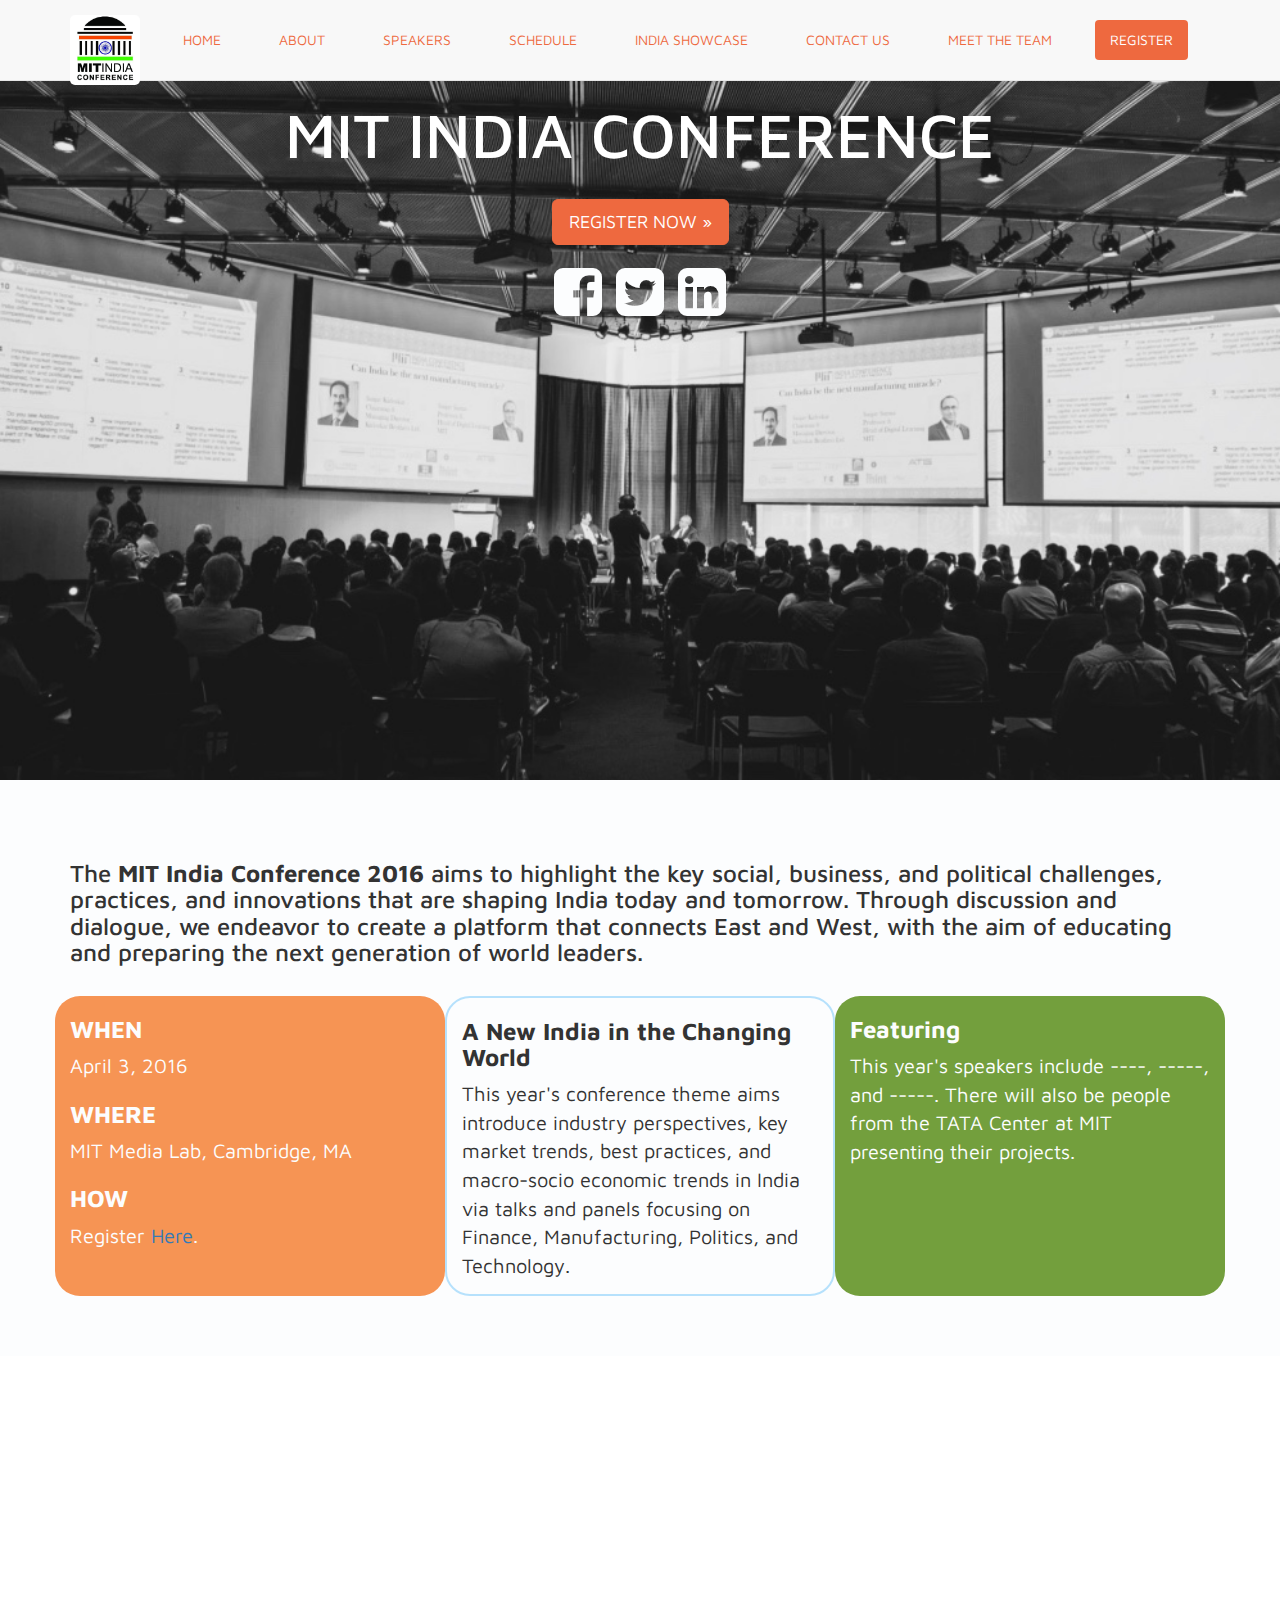
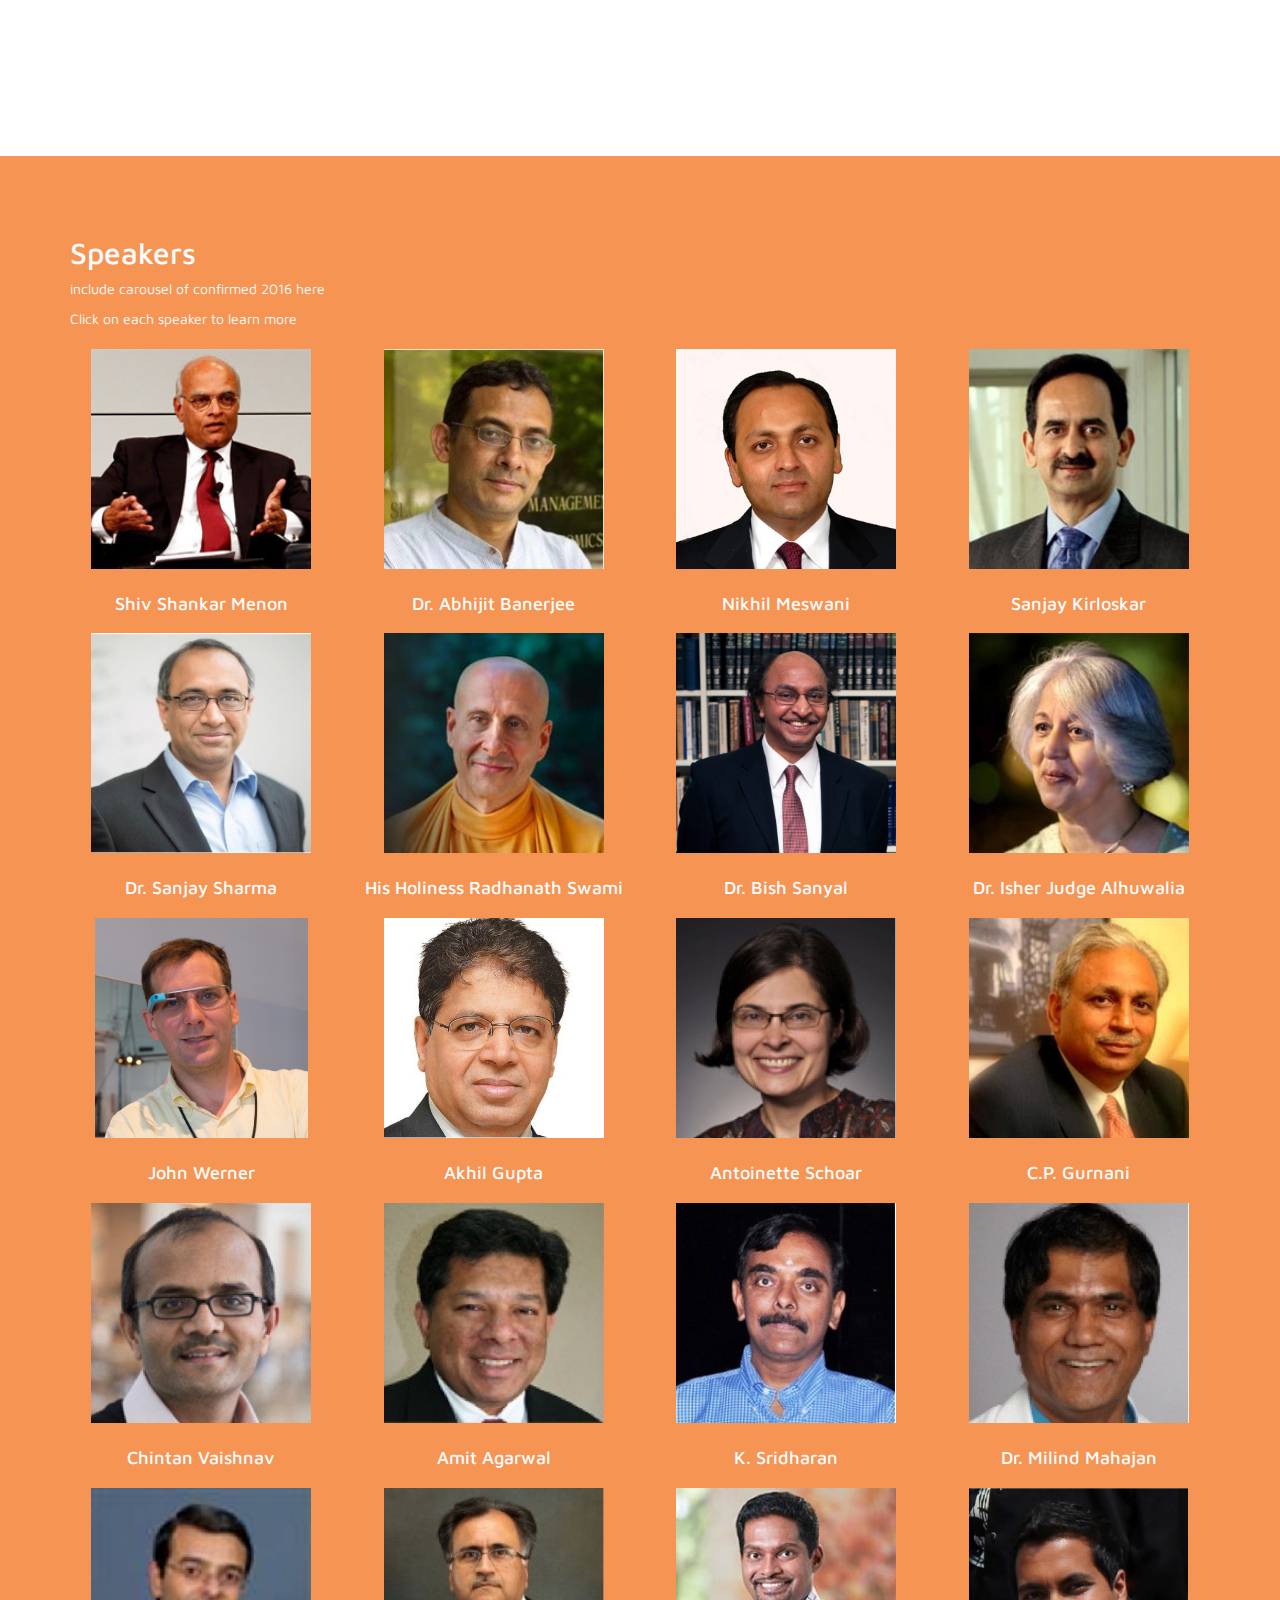
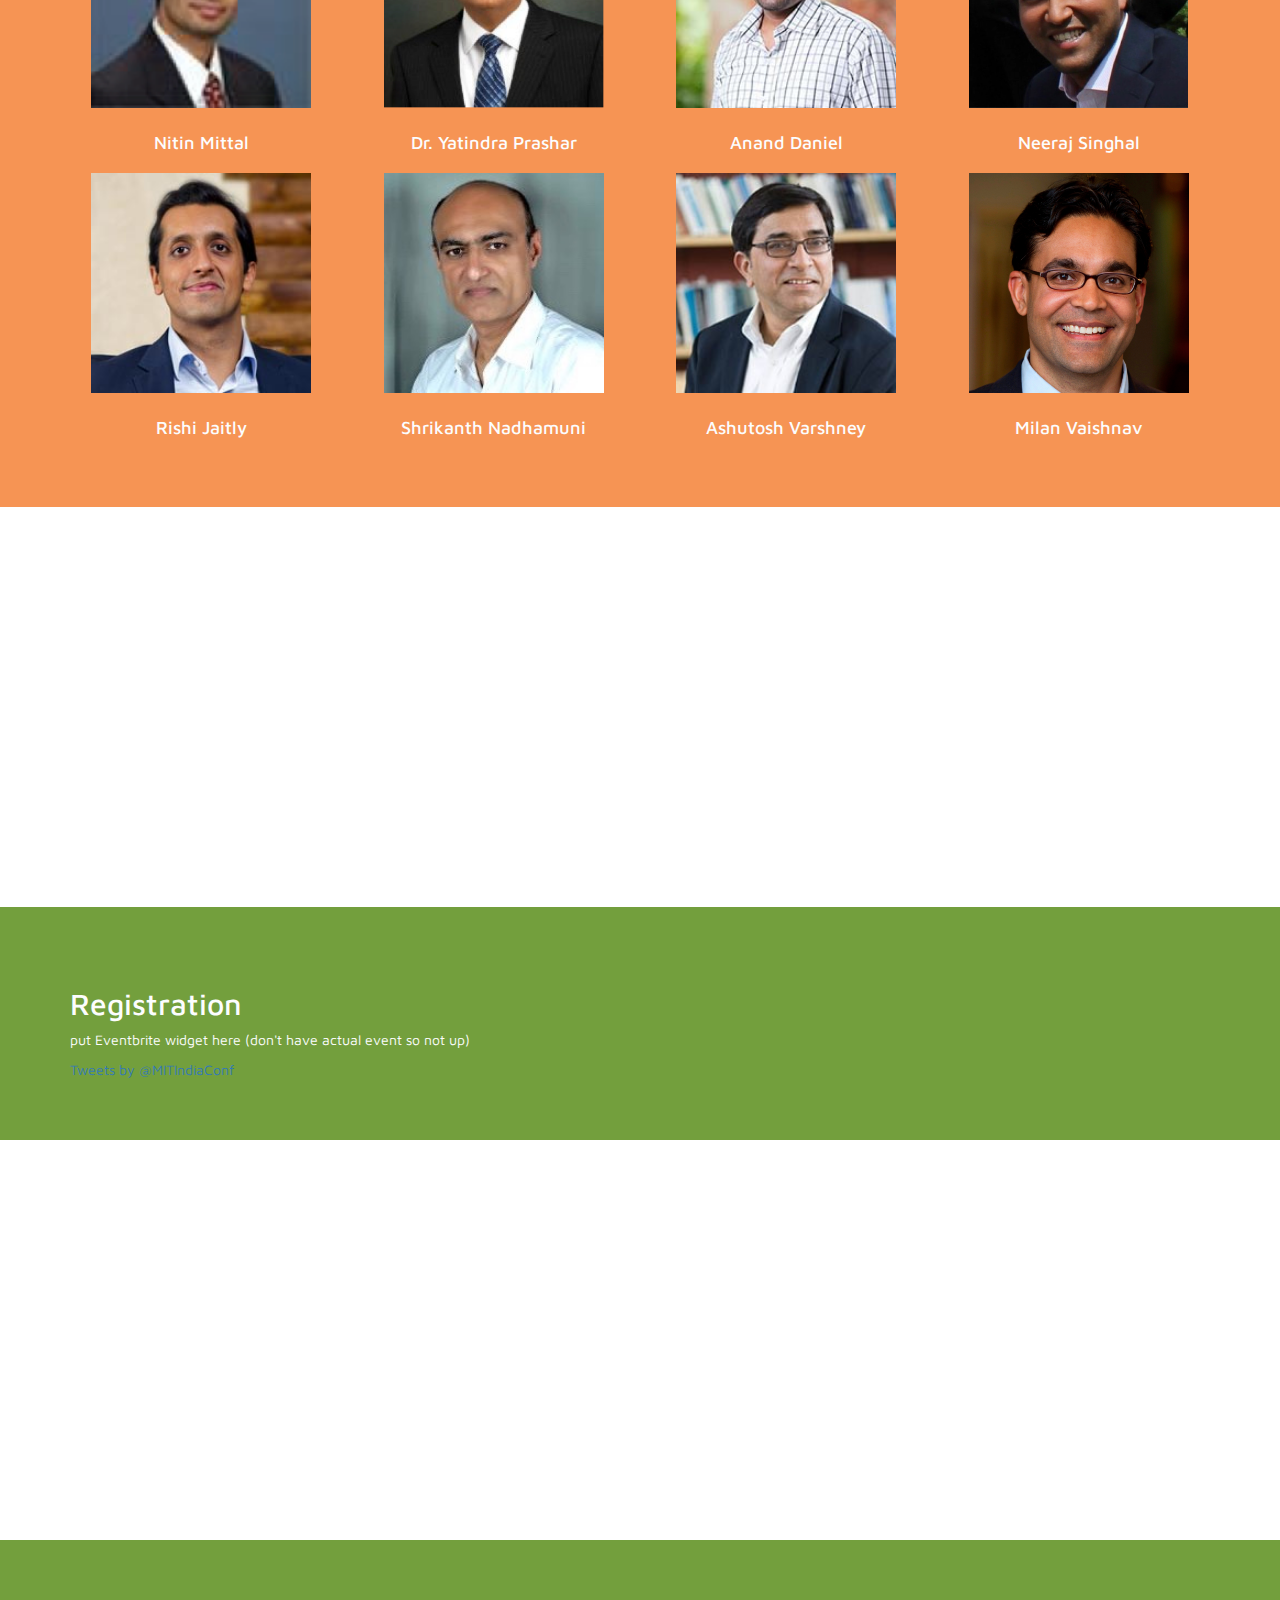
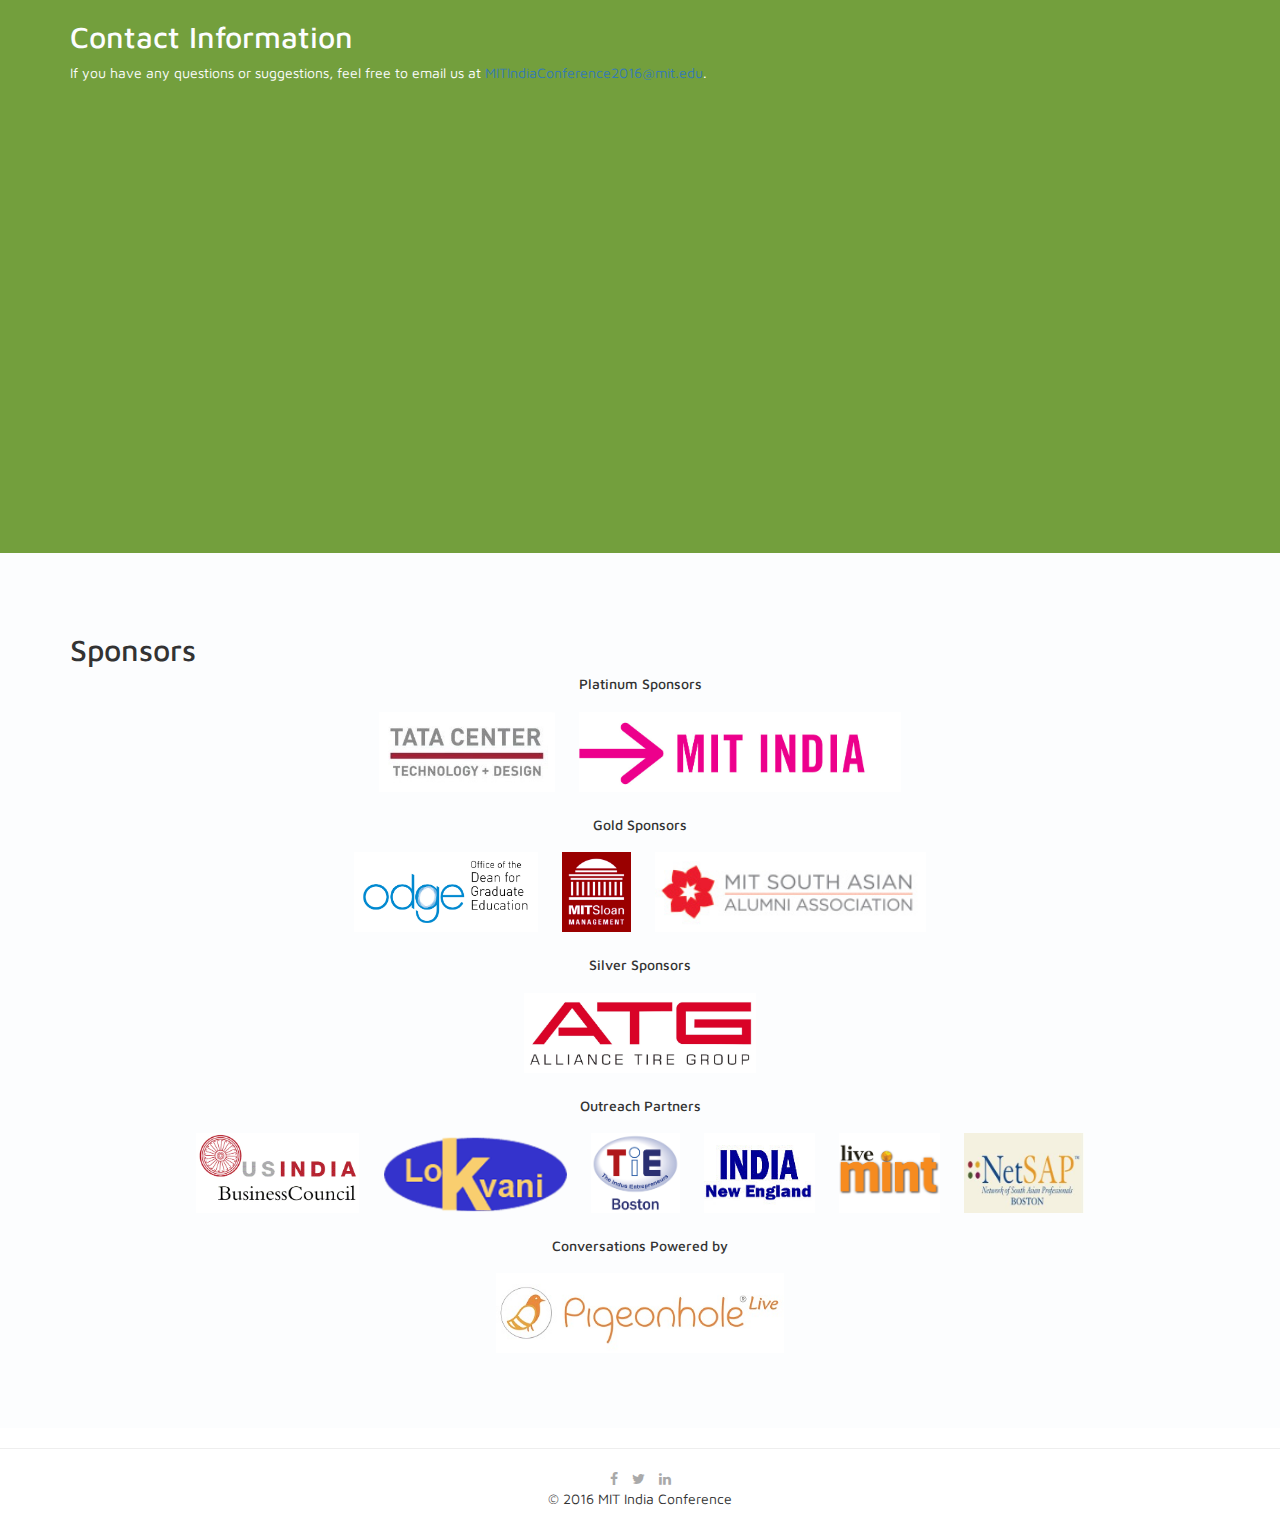
==== commit 0d465e3c: "some changes" ====
--- a/malika-sandbox-conference.html
+++ b/malika-sandbox-conference.html
@@ -55,10 +55,10 @@
             <li role="presentation" id="pillpadding"><a class="smoothScroll" id="orangetext" href="#main">HOME</a></li>
             <li role="presentation" id="pillpadding"><a class="smoothScroll" id="orangetext" href="#about">ABOUT</a></li>
             <li role="presentation" id="pillpadding"><a class="smoothScroll" id="orangetext" href="#speakers">SPEAKERS</a></li>
-            <li role="presentation" id="pillpadding"><a class="smoothScroll" id="orangetext" href="#schedule">SCHEDULE</a></li>
-            <li role="presentation" id="pillpadding"><a class="smoothScroll" id="orangetext" href="#tata">INDIA SHOWCASE</a></li>
+            <li role="presentation" id="pillpadding"><a class="smoothScroll" id="orangetext" href="malika-sandbox-schedule.html">SCHEDULE</a></li>
+            <li role="presentation" id="pillpadding"><a class="smoothScroll" id="orangetext" href="freelancer/index.html">INDIA SHOWCASE</a></li>
             <li role="presentation" id="pillpadding"><a class="smoothScroll" id="orangetext" href="#contactinfo">CONTACT US</a></li>
-            <li role="presentation" id="pillpadding"><a class="smoothScroll" id="orangetext" href="#organizers">MEET THE TEAM</a></li>
+            <li role="presentation" id="pillpadding"><a class="smoothScroll" id="orangetext" href="malika-sandbox-team.html">MEET THE TEAM</a></li>
             <li role="presentation" class="active" id="pillpadding"><a class="smoothScroll" id="reg" href="#register">REGISTER</a></li>
           </ul>
         </div><!--/.navbar-collapse -->
@@ -1099,7 +1099,7 @@
     <div id="contactinfo">
       <div class="container" id="contactinfo">
         <h2>Contact Information</h2>
-        <p>If you have any questions or suggestions, feel free to email us at <a href="mailto:mitindiaconference2015@mit.edu">MITIndiaConference2015@mit.edu</a>.</p>
+        <p>If you have any questions or suggestions, feel free to email us at <a href="mailto:mitindiaconference2016@mit.edu">MITIndiaConference2016@mit.edu</a>.</p>
         <iframe id="map" frameborder="0" scrolling="no" marginheight="0" marginwidth="0"width="800" height="400" src="https://maps.google.com/maps?hl=en&q=MIT Media Lab&ie=UTF8&t=roadmap&z=14&iwloc=B&output=embed"><div><small><a href="http://embedgooglemaps.com">
                   embedgooglemaps.com
               </a></small></div><div><small><a href="https://googlemapsgenerator.com">embed google maps</a></small></div></iframe>
@@ -1219,7 +1219,7 @@
     <script src="../../assets/js/ie10-viewport-bug-workaround.js"></script>
     <!-- Plugin JavaScript -->
     <script type="text/javascript" src="http://ajax.googleapis.com/ajax/libs/jquery/1.7.1/jquery.min.js"></script>
-    <script type="text/javascript" src="smoothscroll.js"></script>
+    <script type="text/javascript" src="js/smoothscroll.js"></script>
     <script type="text/javascript">
     $(function() {
       $(".photo").hover(function(){
--- a/malika-sandbox.css
+++ b/malika-sandbox.css
@@ -13,11 +13,11 @@
 
 #navbar-brand {
 	padding:0px;
-	height:60px;
+	height:70px;
 }
 
 #logobrand {
-	height:60px;
+	height:70px;
 	border-radius: 5px;
 }
 
@@ -397,6 +397,20 @@
 }
 /******************/
 
+/*********Team CSS********/
+
+.img-center {
+	margin: 0 auto;
+	height: 200px;
+}
+
+#biotext {
+	font-size: 14px;
+	text-align: left;
+}
+
+/*************************/
+
 /**Footer CSS*********/
 
 #foot {
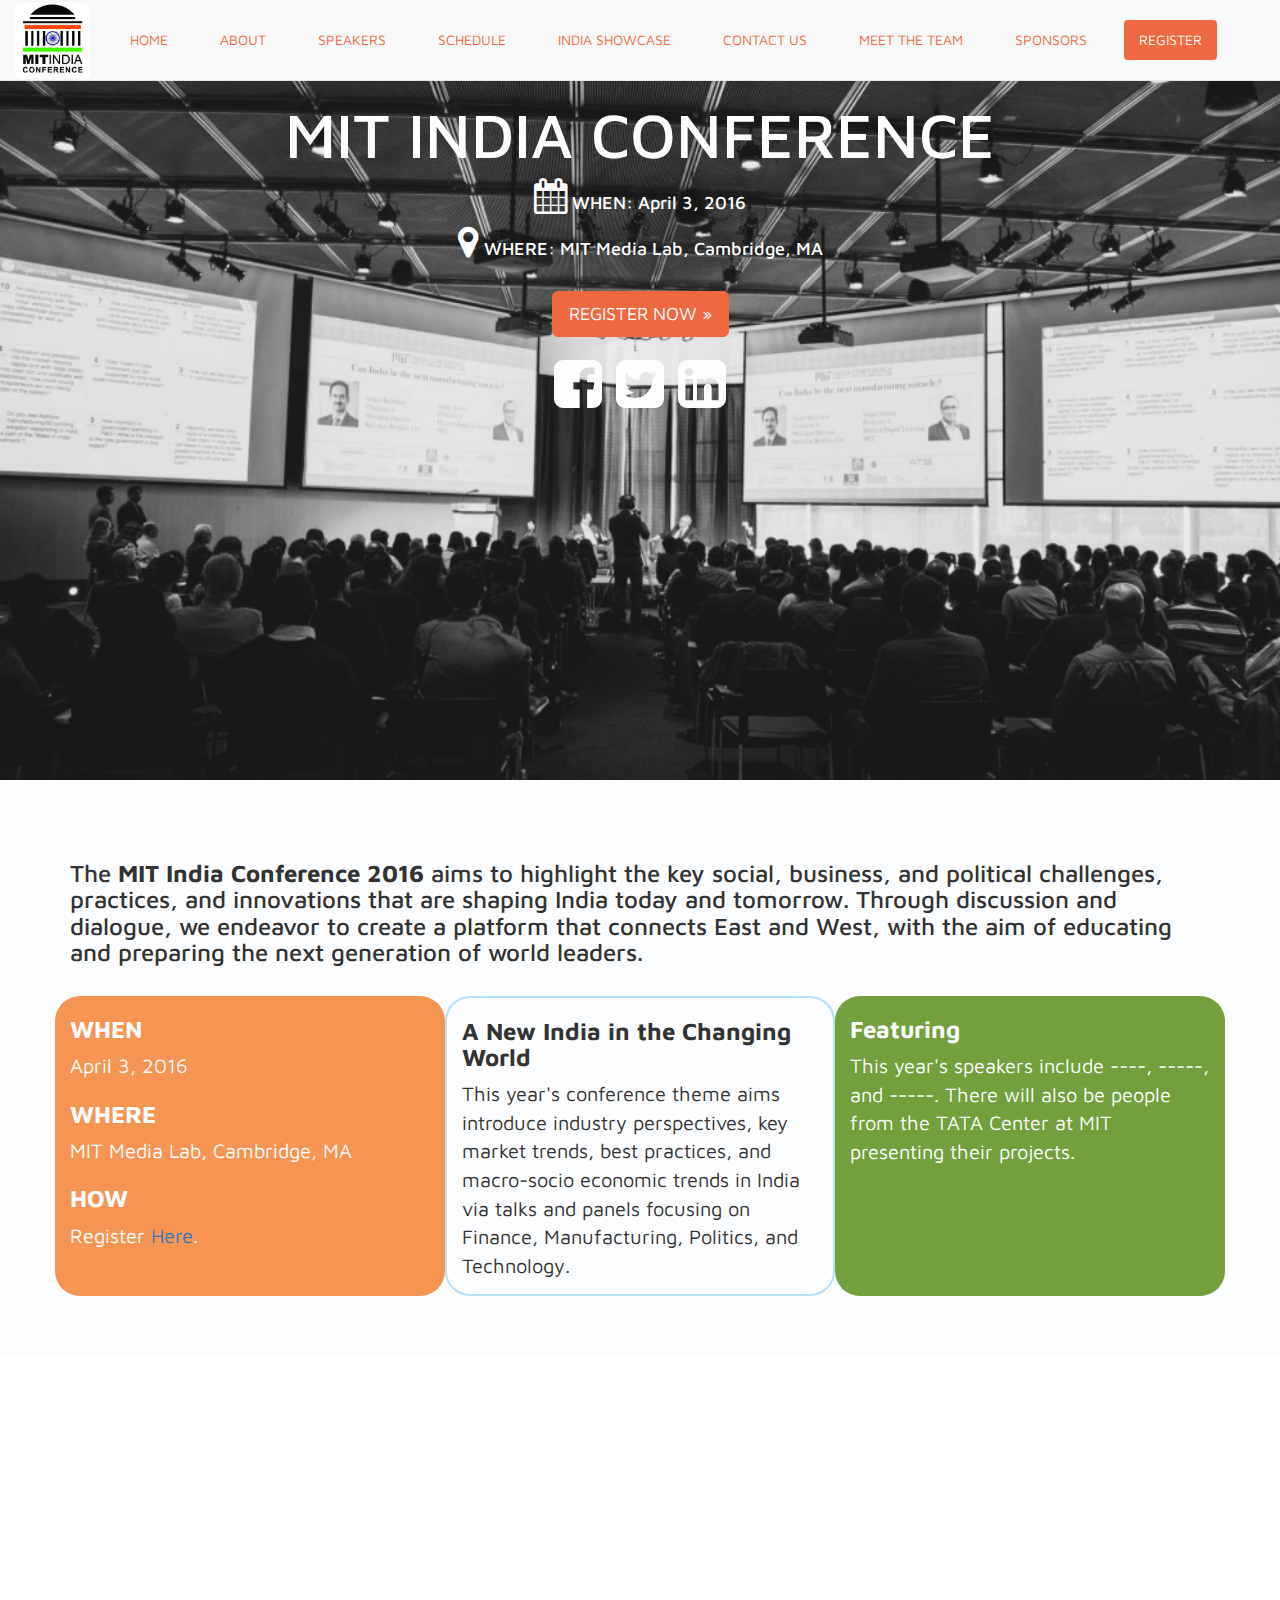
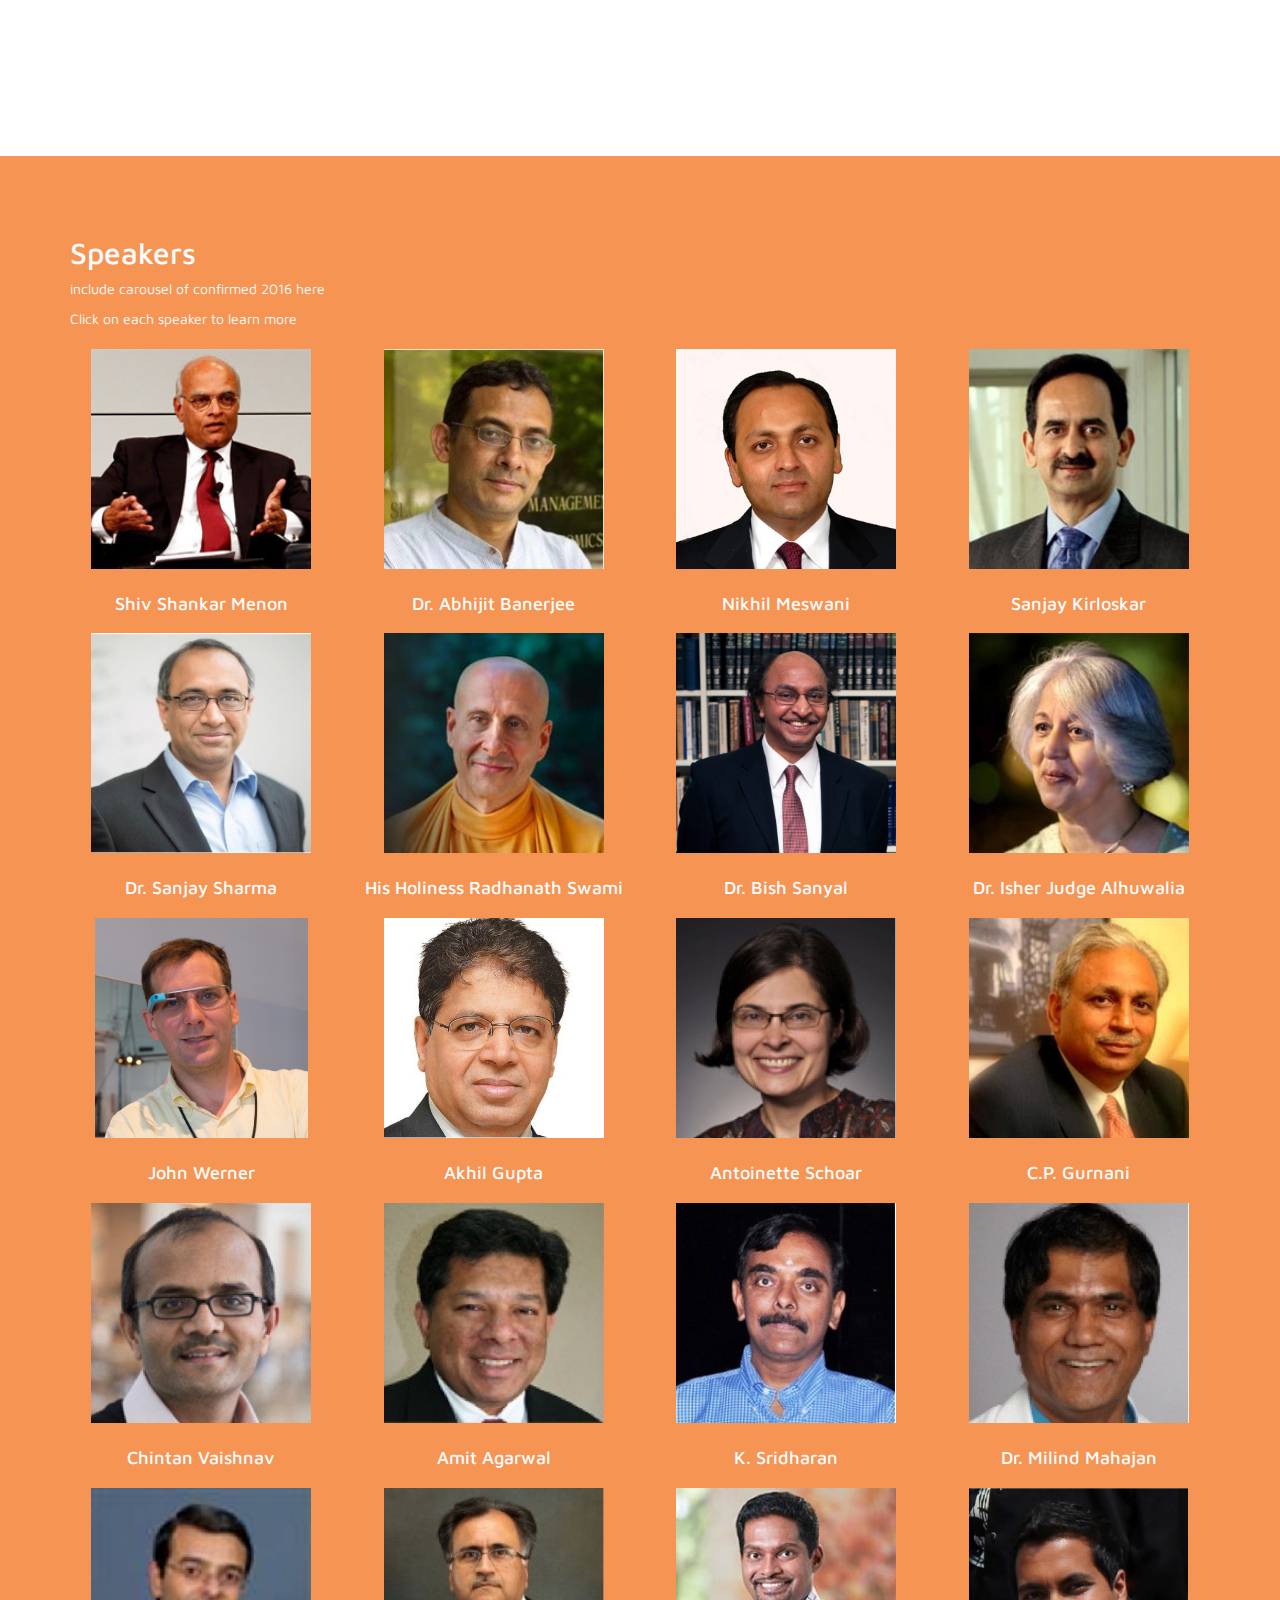
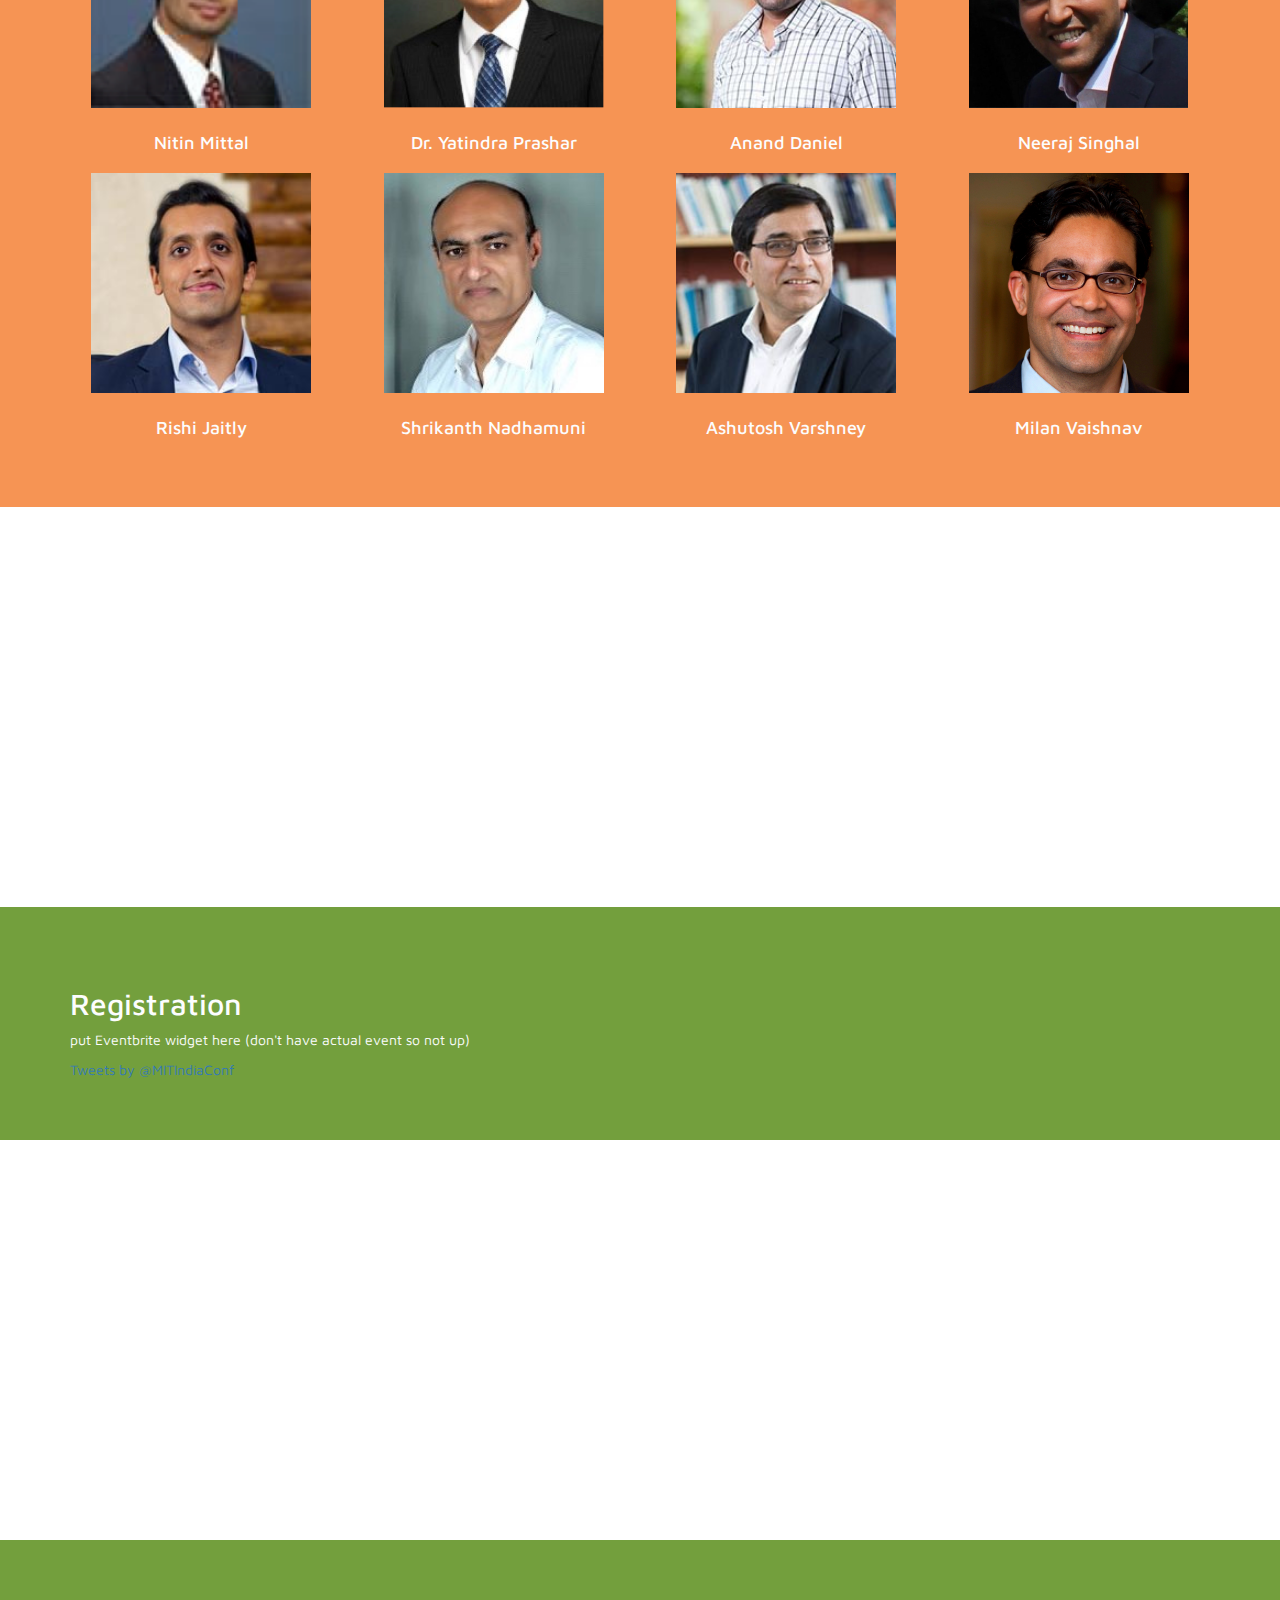
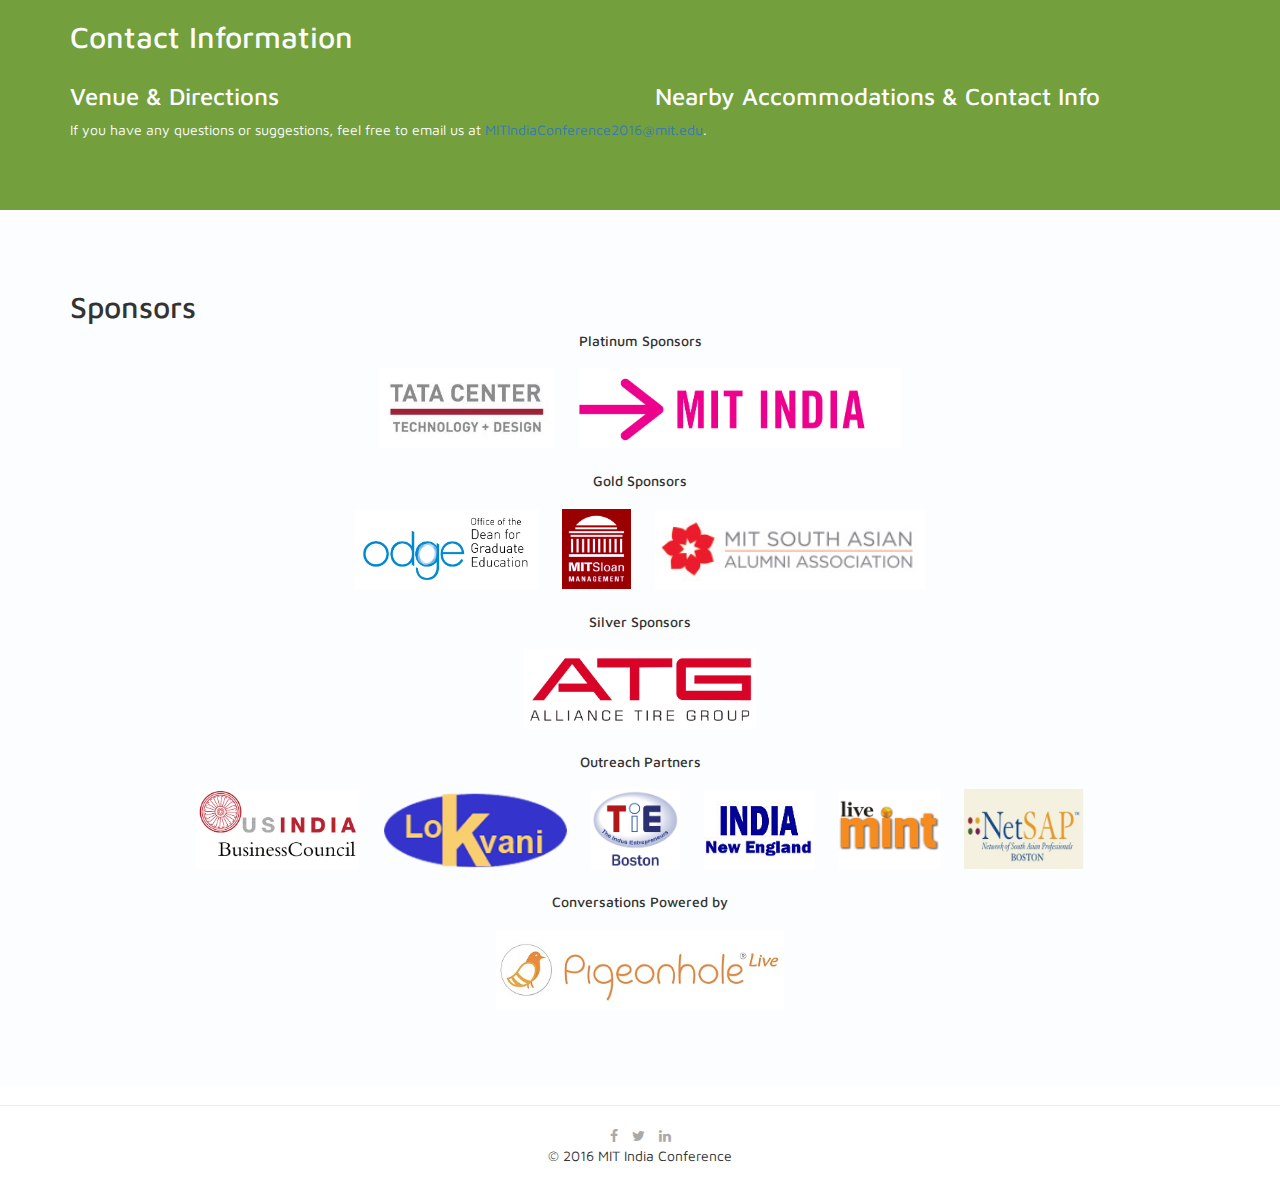
==== commit 00d9367e: "some team bios added, fixing parts of website" ====
--- a/malika-sandbox-conference.html
+++ b/malika-sandbox-conference.html
@@ -37,7 +37,7 @@
   <body id="body">
 
     <nav class="navbar navbar-default navbar-fixed-top" id="navbarr">
-      <div class="container">
+      <div class="container-fluid">
         <div class="navbar-header">
           <button type="button" class="navbar-toggle collapsed" data-toggle="collapse" data-target="#navbar" aria-expanded="false" aria-controls="navbar">
             <span class="sr-only">Toggle navigation</span>
@@ -59,6 +59,7 @@
             <li role="presentation" id="pillpadding"><a class="smoothScroll" id="orangetext" href="freelancer/index.html">INDIA SHOWCASE</a></li>
             <li role="presentation" id="pillpadding"><a class="smoothScroll" id="orangetext" href="#contactinfo">CONTACT US</a></li>
             <li role="presentation" id="pillpadding"><a class="smoothScroll" id="orangetext" href="malika-sandbox-team.html">MEET THE TEAM</a></li>
+            <li role="presentation" id="pillpadding"><a class="smoothScroll" id="orangetext" href="#sponsors">SPONSORS</a></li>
             <li role="presentation" class="active" id="pillpadding"><a class="smoothScroll" id="reg" href="#register">REGISTER</a></li>
           </ul>
         </div><!--/.navbar-collapse -->
@@ -72,6 +73,8 @@
         <h1 id="center">MIT INDIA CONFERENCE</h1>
                 
         <h5 id="center"></h5>
+        <h4 id="center"><i class="fa fa-calendar fa-2x"></i> WHEN: April 3, 2016</h4>
+        <h4 id="center"><i class="fa fa-map-marker fa-2x"></i> WHERE: MIT Media Lab, Cambridge, MA</h4>
 
         <div style="text-align:center; padding-top:20px;"><a class="btn btn-success btn-lg smoothScroll" href="#register" id="registerbtn">REGISTER NOW &raquo;</a></div>
 
@@ -1099,10 +1102,19 @@
     <div id="contactinfo">
       <div class="container" id="contactinfo">
         <h2>Contact Information</h2>
+        <div class="row">
+          <div class="col-md-6">
+            <h3>Venue & Directions</h3>
+          </div>
+          <div class="col-md-6">
+            <h3>Nearby Accommodations & Contact Info</h3>
+          </div>
+        </div>
+
         <p>If you have any questions or suggestions, feel free to email us at <a href="mailto:mitindiaconference2016@mit.edu">MITIndiaConference2016@mit.edu</a>.</p>
-        <iframe id="map" frameborder="0" scrolling="no" marginheight="0" marginwidth="0"width="800" height="400" src="https://maps.google.com/maps?hl=en&q=MIT Media Lab&ie=UTF8&t=roadmap&z=14&iwloc=B&output=embed"><div><small><a href="http://embedgooglemaps.com">
+        <!--<iframe id="map" frameborder="0" scrolling="no" marginheight="0" marginwidth="0"width="800" height="400" src="https://maps.google.com/maps?hl=en&q=MIT Media Lab&ie=UTF8&t=roadmap&z=14&iwloc=B&output=embed"><div><small><a href="http://embedgooglemaps.com">
                   embedgooglemaps.com
-              </a></small></div><div><small><a href="https://googlemapsgenerator.com">embed google maps</a></small></div></iframe>
+              </a></small></div><div><small><a href="https://googlemapsgenerator.com">embed google maps</a></small></div></iframe>-->
       </div>
     </div>
 
--- a/malika-sandbox.css
+++ b/malika-sandbox.css
@@ -11,13 +11,12 @@
 	color: #A31F34;
 }
 
-#navbar-brand {
-	padding:0px;
-	height:70px;
+.navbar-brand {
+	padding-top: 3px;
 }
 
 #logobrand {
-	height:70px;
+	height:75px;
 	border-radius: 5px;
 }
 
@@ -26,15 +25,15 @@
 	padding-bottom:20px;
 }
 
-#logo {
+/**#logo {
 	display: block;
     margin-left: auto;
     margin-right: auto;
-}
+}**/
 
 #pillpadding {
-	padding-left: 13px;
-	padding-right: 13px;
+	padding-left: 10px;
+	padding-right: 10px;
 }
 
 #reg {
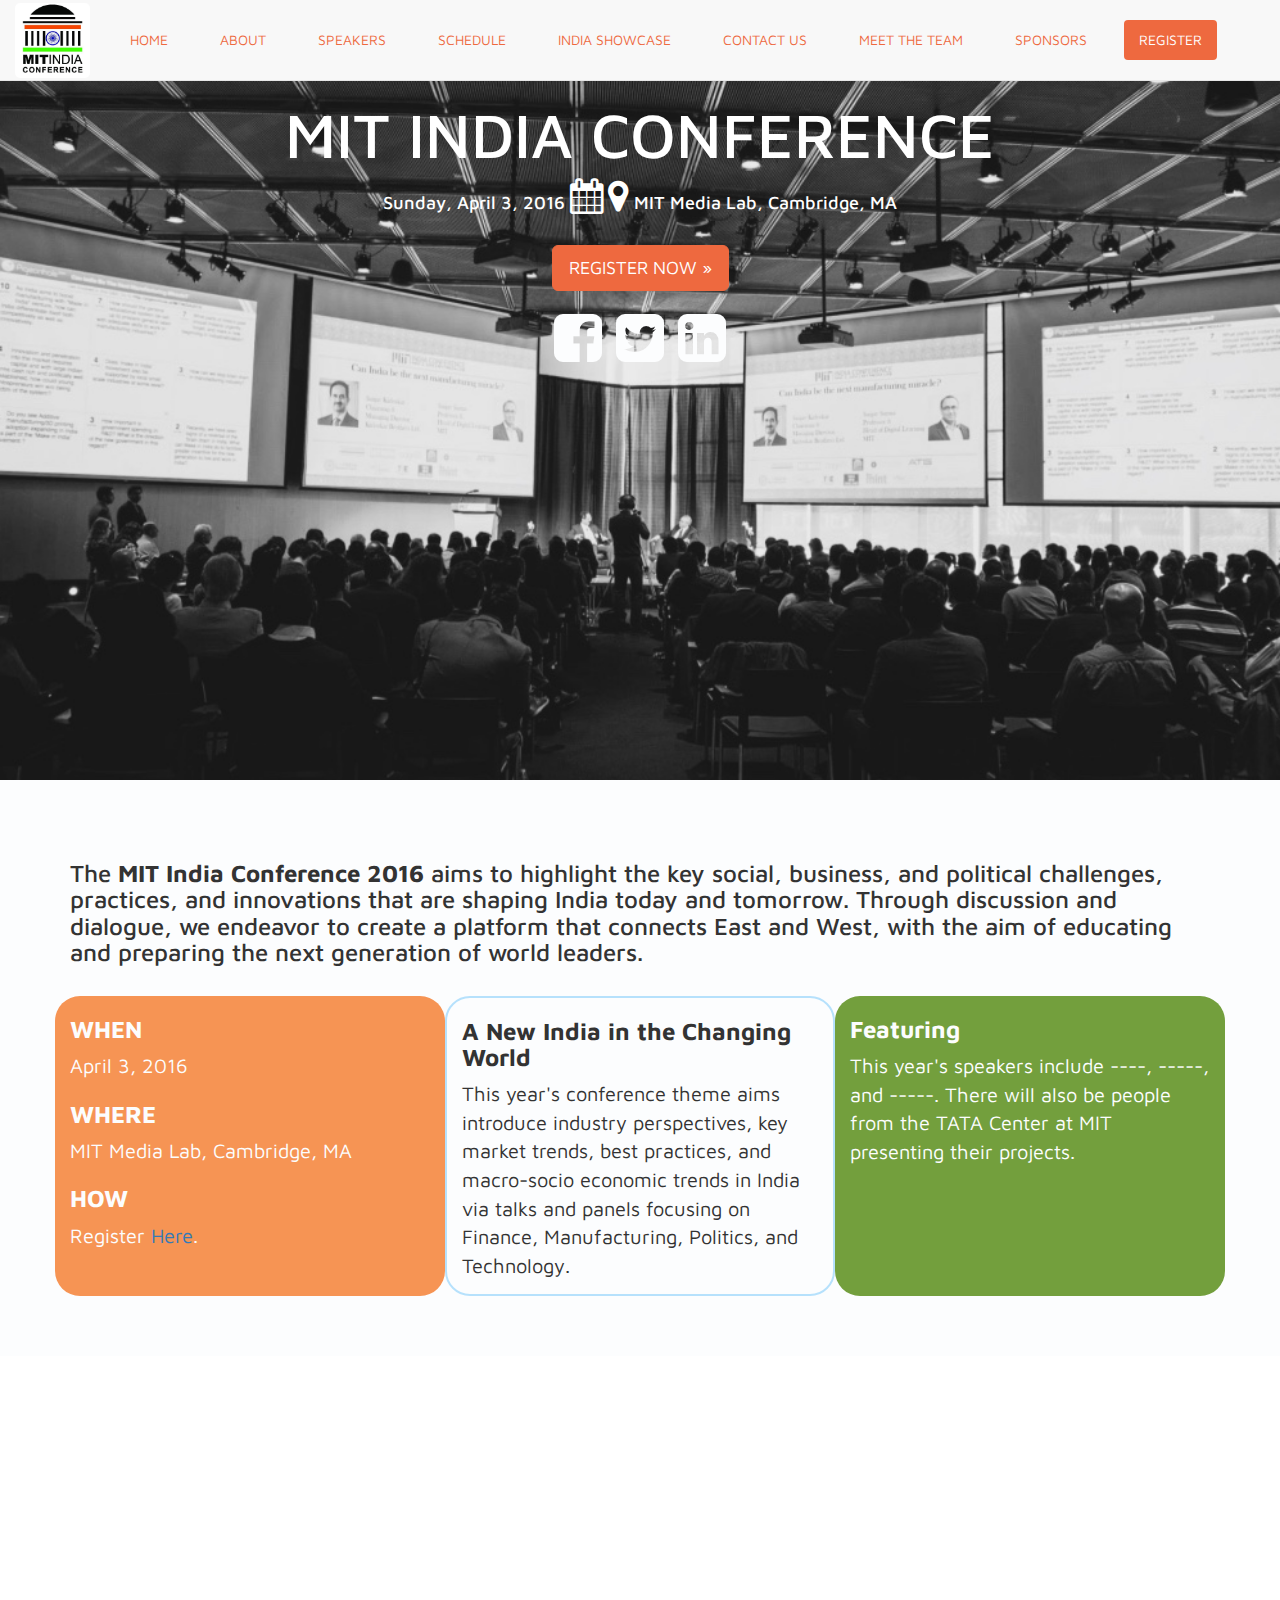
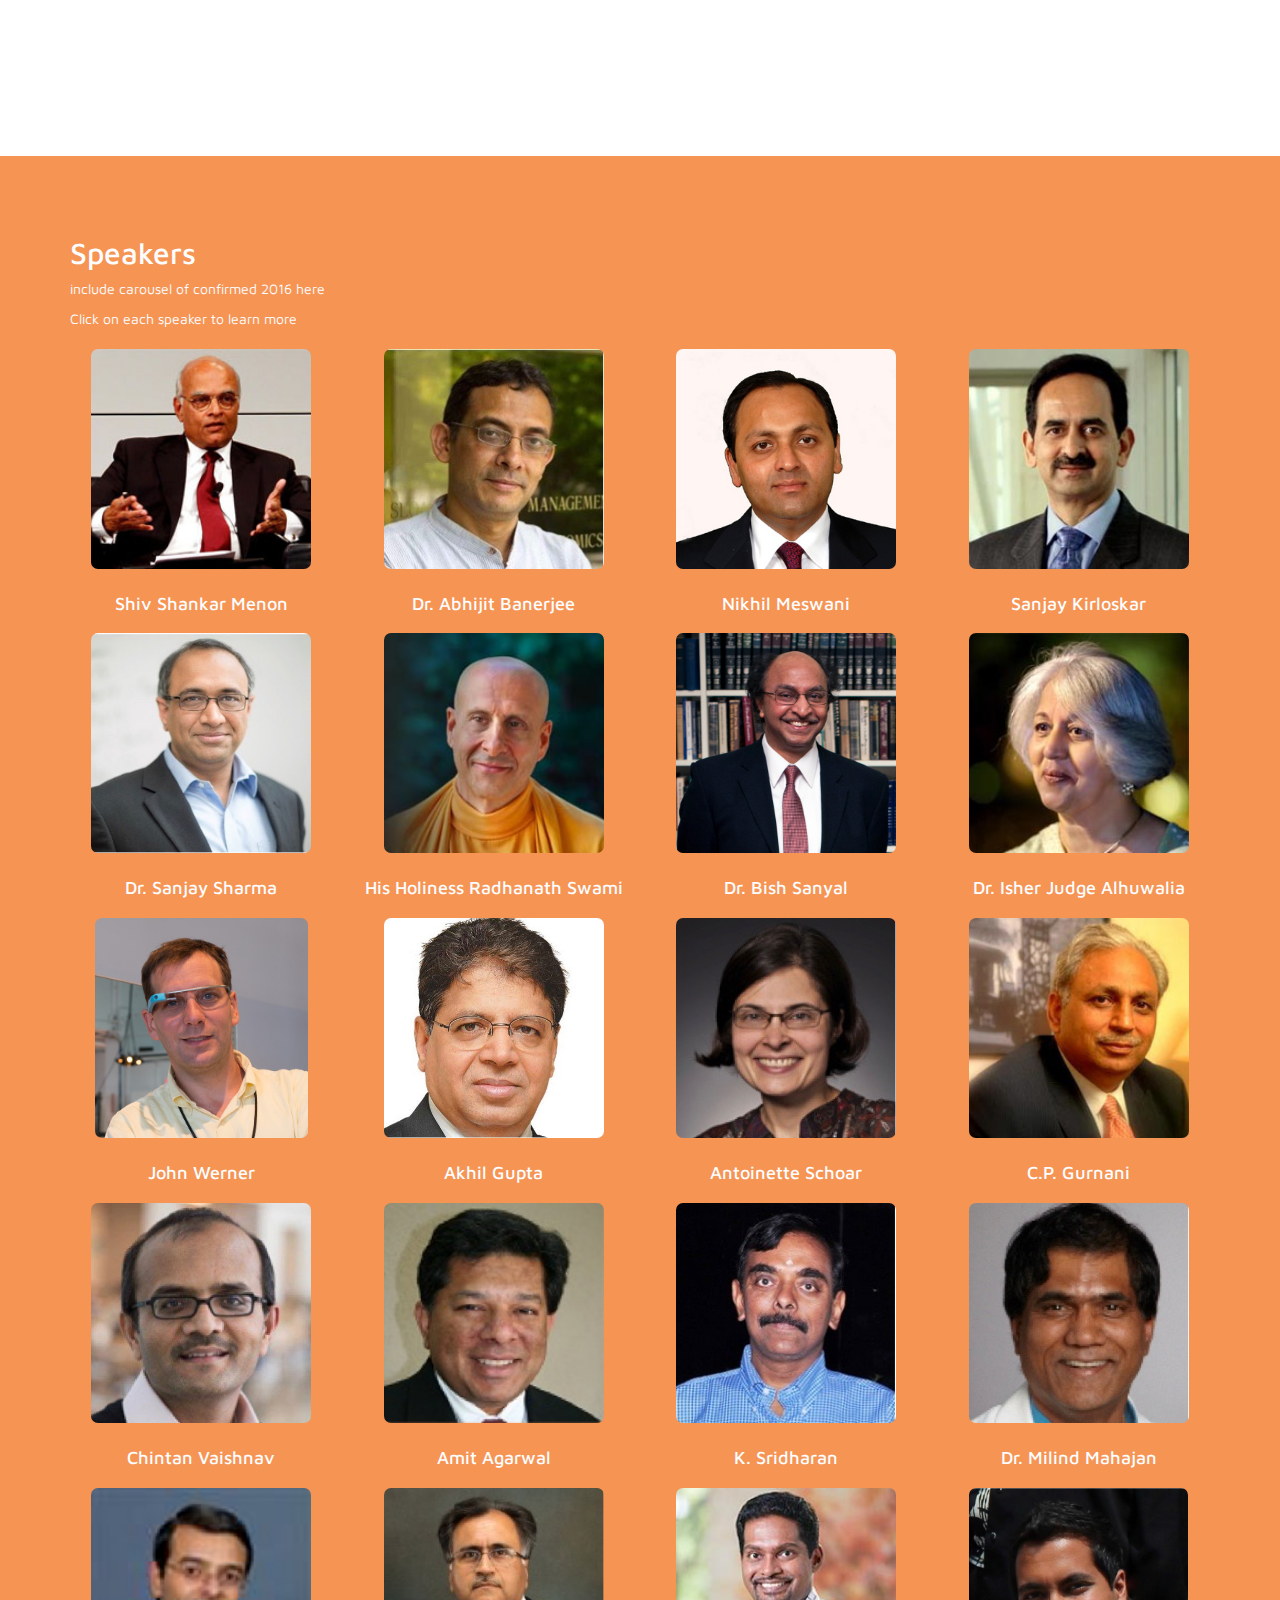
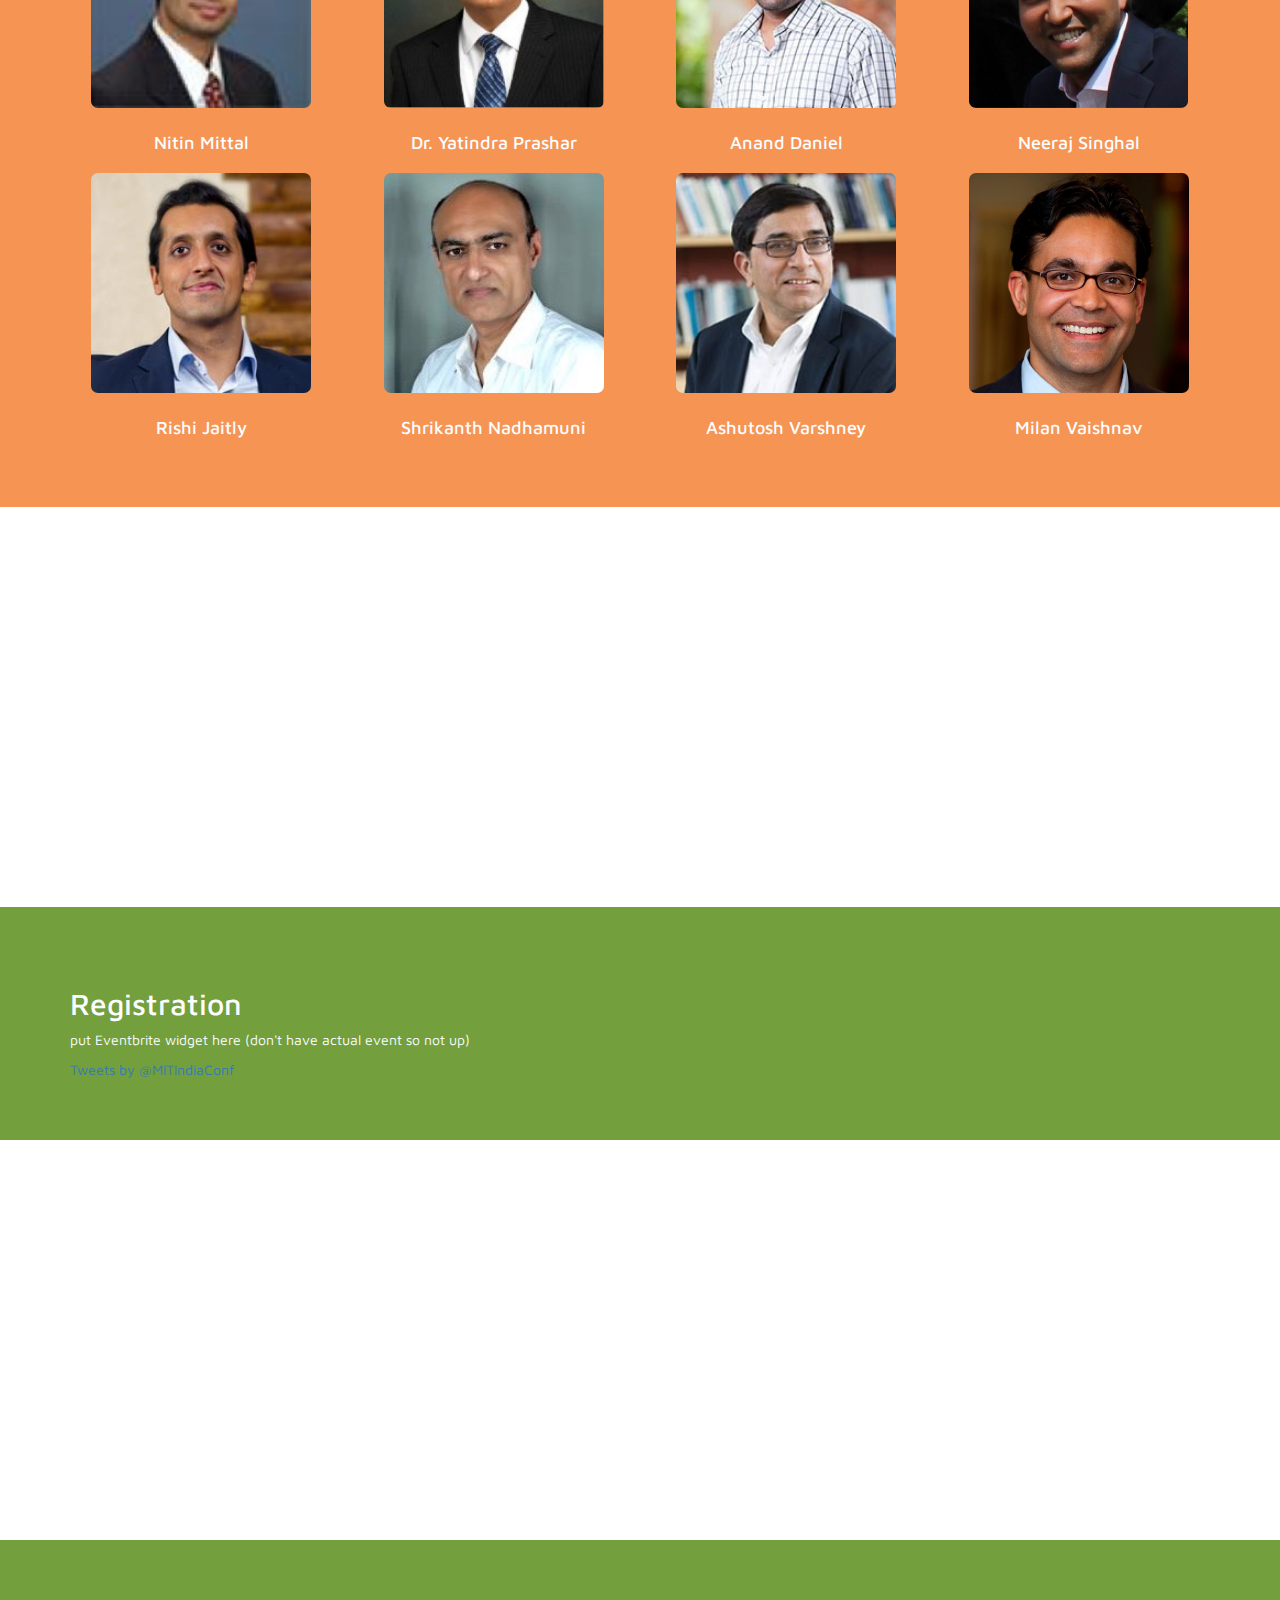
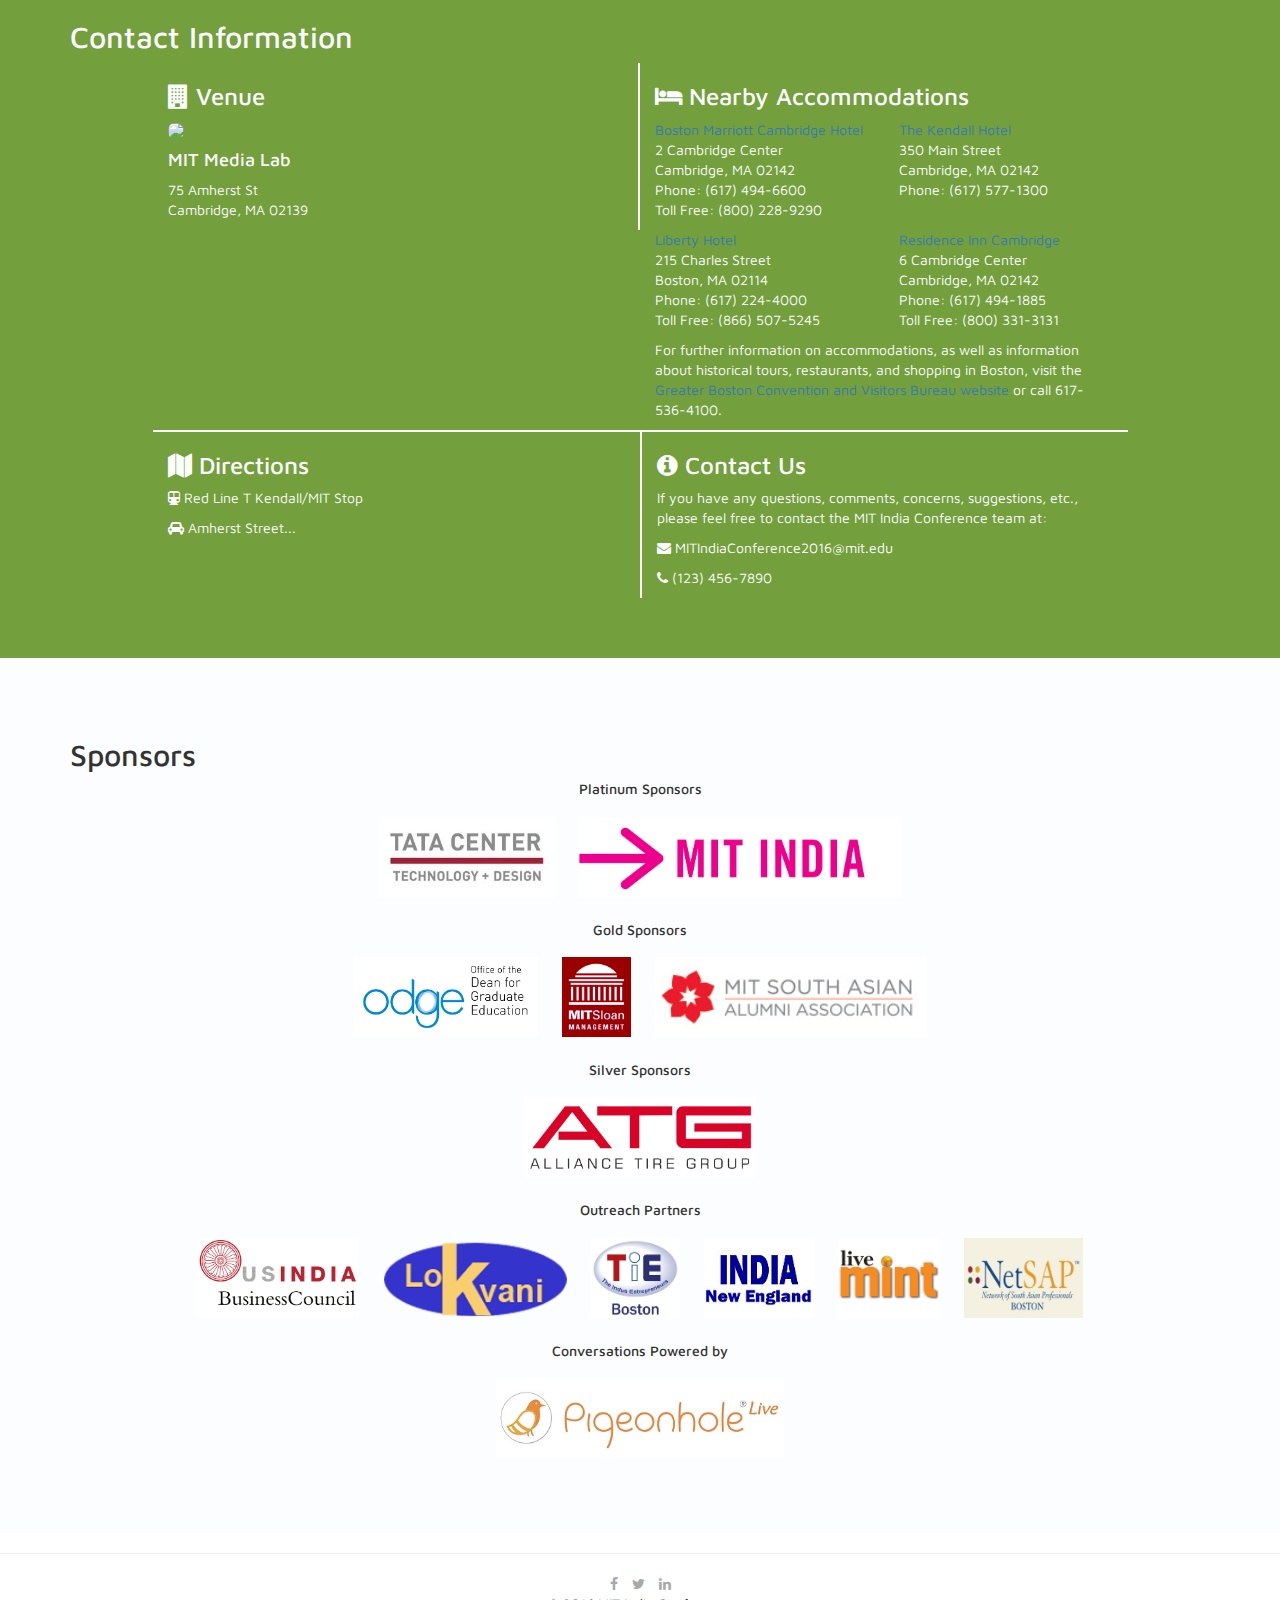
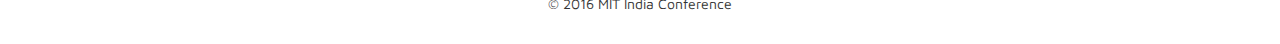
==== commit 8c4b5bfa: "working on contact info" ====
--- a/malika-sandbox-conference.html
+++ b/malika-sandbox-conference.html
@@ -73,8 +73,8 @@
         <h1 id="center">MIT INDIA CONFERENCE</h1>
                 
         <h5 id="center"></h5>
-        <h4 id="center"><i class="fa fa-calendar fa-2x"></i> WHEN: April 3, 2016</h4>
-        <h4 id="center"><i class="fa fa-map-marker fa-2x"></i> WHERE: MIT Media Lab, Cambridge, MA</h4>
+        <h4 id="center">Sunday, April 3, 2016 <i class="fa fa-calendar fa-2x"></i> 
+        <i class="fa fa-map-marker fa-2x"></i> MIT Media Lab, Cambridge, MA</h4>
 
         <div style="text-align:center; padding-top:20px;"><a class="btn btn-success btn-lg smoothScroll" href="#register" id="registerbtn">REGISTER NOW &raquo;</a></div>
 
@@ -1103,15 +1103,77 @@
       <div class="container" id="contactinfo">
         <h2>Contact Information</h2>
         <div class="row">
-          <div class="col-md-6">
-            <h3>Venue & Directions</h3>
-          </div>
-          <div class="col-md-6">
-            <h3>Nearby Accommodations & Contact Info</h3>
-          </div>
-        </div>
-
-        <p>If you have any questions or suggestions, feel free to email us at <a href="mailto:mitindiaconference2016@mit.edu">MITIndiaConference2016@mit.edu</a>.</p>
+          <div class="col-md-5 col-md-offset-1" id="venue">
+            <h3> <i class="fa fa-building"></i>  Venue</h3>
+            <!--<div class="row">
+              <div class="col-sm-6">
+                <img id="media-lab" src="images/mit-media-lab.jpg">
+              </div>
+              <div class="col-sm-6">
+                <p>MIT Media Lab<br>75 Amherst St <br> Cambridge, MA 02139</p>
+              </div>
+            </div>-->
+            <img id="media-lab" src="images/mit-media-lab.jpg">
+            <h4>MIT Media Lab</h4>
+            <p>75 Amherst St <br> Cambridge, MA 02139</p>
+          </div>
+
+          <div class="col-md-5" id="hotels">
+            <h3><i class="fa fa-bed"></i>  Nearby Accommodations</h3>
+            <div class="row">
+              <div class="col-sm-6">
+                <p><a href="http://www.marriott.com/hotels/travel/boscb-boston-marriott-cambridge/">Boston Marriott Cambridge Hotel</a><br>
+                  2 Cambridge Center <br>
+                  Cambridge, MA 02142 <br>
+                  Phone: (617) 494-6600 <br>
+                  Toll Free: (800) 228-9290
+                </p>
+              </div>
+              <div class="col-sm-6">
+                <p><a href="http://www.kendallhotel.com/">The Kendall Hotel</a><br>
+                  350 Main Street <br>
+                  Cambridge, MA 02142 <br>
+                  Phone: (617) 577-1300
+                </p>
+              </div>
+            </div>
+            <div class="row">
+              <div class="col-sm-6">
+                <p><a href="http://www.libertyhotel.com/">Liberty Hotel</a><br>
+                  215 Charles Street <br>
+                  Boston, MA 02114 <br>
+                  Phone: (617) 224-4000 <br>
+                  Toll Free: (866) 507-5245
+                </p>
+              </div>
+              <div class="col-sm-6">
+                <p><a href="http://www.marriott.com/hotels/travel/boscm-residence-inn-boston-cambridge/">Residence Inn Cambridge</a><br>
+                  6 Cambridge Center <br>
+                  Cambridge, MA 02142 <br>
+                  Phone: (617) 494-1885 <br>
+                  Toll Free: (800) 331-3131
+                </p>
+              </div>
+            </div>
+            <p>For further information on accommodations, as well as information about historical tours, restaurants, and shopping in Boston, visit the <a href="http://www.bostonusa.com/"> Greater Boston Convention and Visitors Bureau website</a> or call 617-536-4100.</p>
+          </div>
+        </div>
+
+        <div class="row">
+          <div class="col-md-5 col-md-offset-1" id="directions">
+            <h3><i class="fa fa-map"></i>  Directions</h3>
+            <p><i class="fa fa-subway"></i> Red Line T Kendall/MIT Stop</p>
+            <p><i class="fa fa-car"></i> Amherst Street...</p>
+          </div>
+          <div class="col-md-5" id="contact">
+            <h3><i class="fa fa-info-circle"></i>  Contact Us</h3>
+            <p> If you have any questions, comments, concerns, suggestions, etc., please feel free to contact the MIT India Conference team at:</p>
+            <p><i class="fa fa-envelope"></i> <a style="color:white;" href="mailto:mitindiaconference2016@mit.edu"> MITIndiaConference2016@mit.edu</a></p>
+            <p><i class="fa fa-phone"></i> (123) 456-7890</p>
+          </div>
+        </div>
+
+        
         <!--<iframe id="map" frameborder="0" scrolling="no" marginheight="0" marginwidth="0"width="800" height="400" src="https://maps.google.com/maps?hl=en&q=MIT Media Lab&ie=UTF8&t=roadmap&z=14&iwloc=B&output=embed"><div><small><a href="http://embedgooglemaps.com">
                   embedgooglemaps.com
               </a></small></div><div><small><a href="https://googlemapsgenerator.com">embed google maps</a></small></div></iframe>-->
--- a/malika-sandbox.css
+++ b/malika-sandbox.css
@@ -186,6 +186,7 @@
 #speakerpics {
 	height: 220px;
 	display: block;
+	border-radius: 7px;
 }
 
 #teampic {
@@ -257,6 +258,31 @@
 	display: block;
 }
 
+#venue {
+	border-right: 2px solid;
+	border-color: white;
+}
+
+#hotels {
+	border-color: white;
+}
+
+#directions {
+	border-top: 2px solid;
+	border-color: white;
+}
+
+#contact {
+	border-left: 2px solid;
+	border-top: 2px solid;
+	border-color: white;
+}
+
+#media-lab {
+	height: 250px;
+	border-radius: 7px;
+}
+
 /******************************/
 
 /**Sponsors Section CSS**/
@@ -293,7 +319,7 @@
 
 /**Contact US CSS**/
 
-#contact {
+/**#contact {
 	background-color: #A31F34;
 	padding-top: 30px;
 	padding-bottom: 30px;
@@ -314,7 +340,7 @@
 #sendmessage {
 	background-color: #8A8B8C;
 	border-color: #8A8B8C;
-}
+}**/
 /******************/
 
 
@@ -394,6 +420,11 @@
 	margin-left: auto;
 	margin-right: auto;
 }
+
+#event-tint {
+	background-color: #dcdcdc;
+	border-radius: 7px;
+}
 /******************/
 
 /*********Team CSS********/
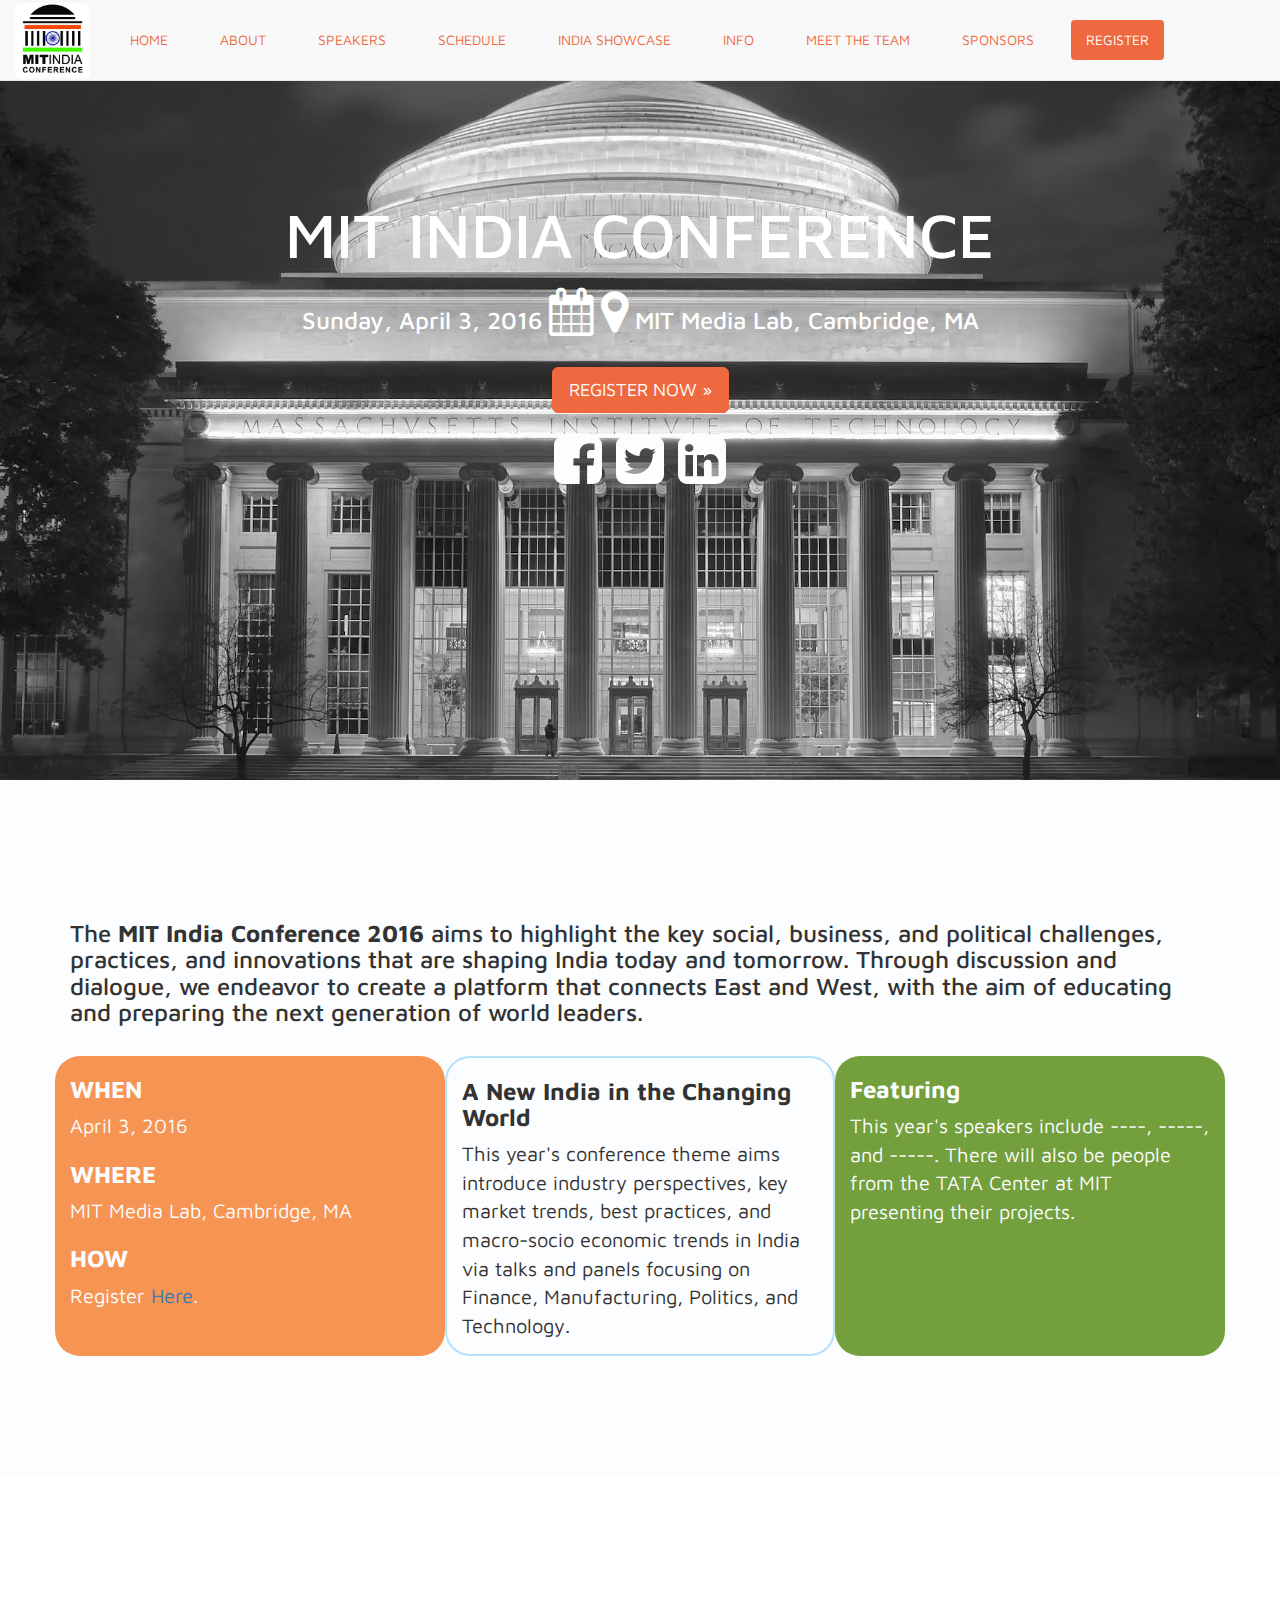
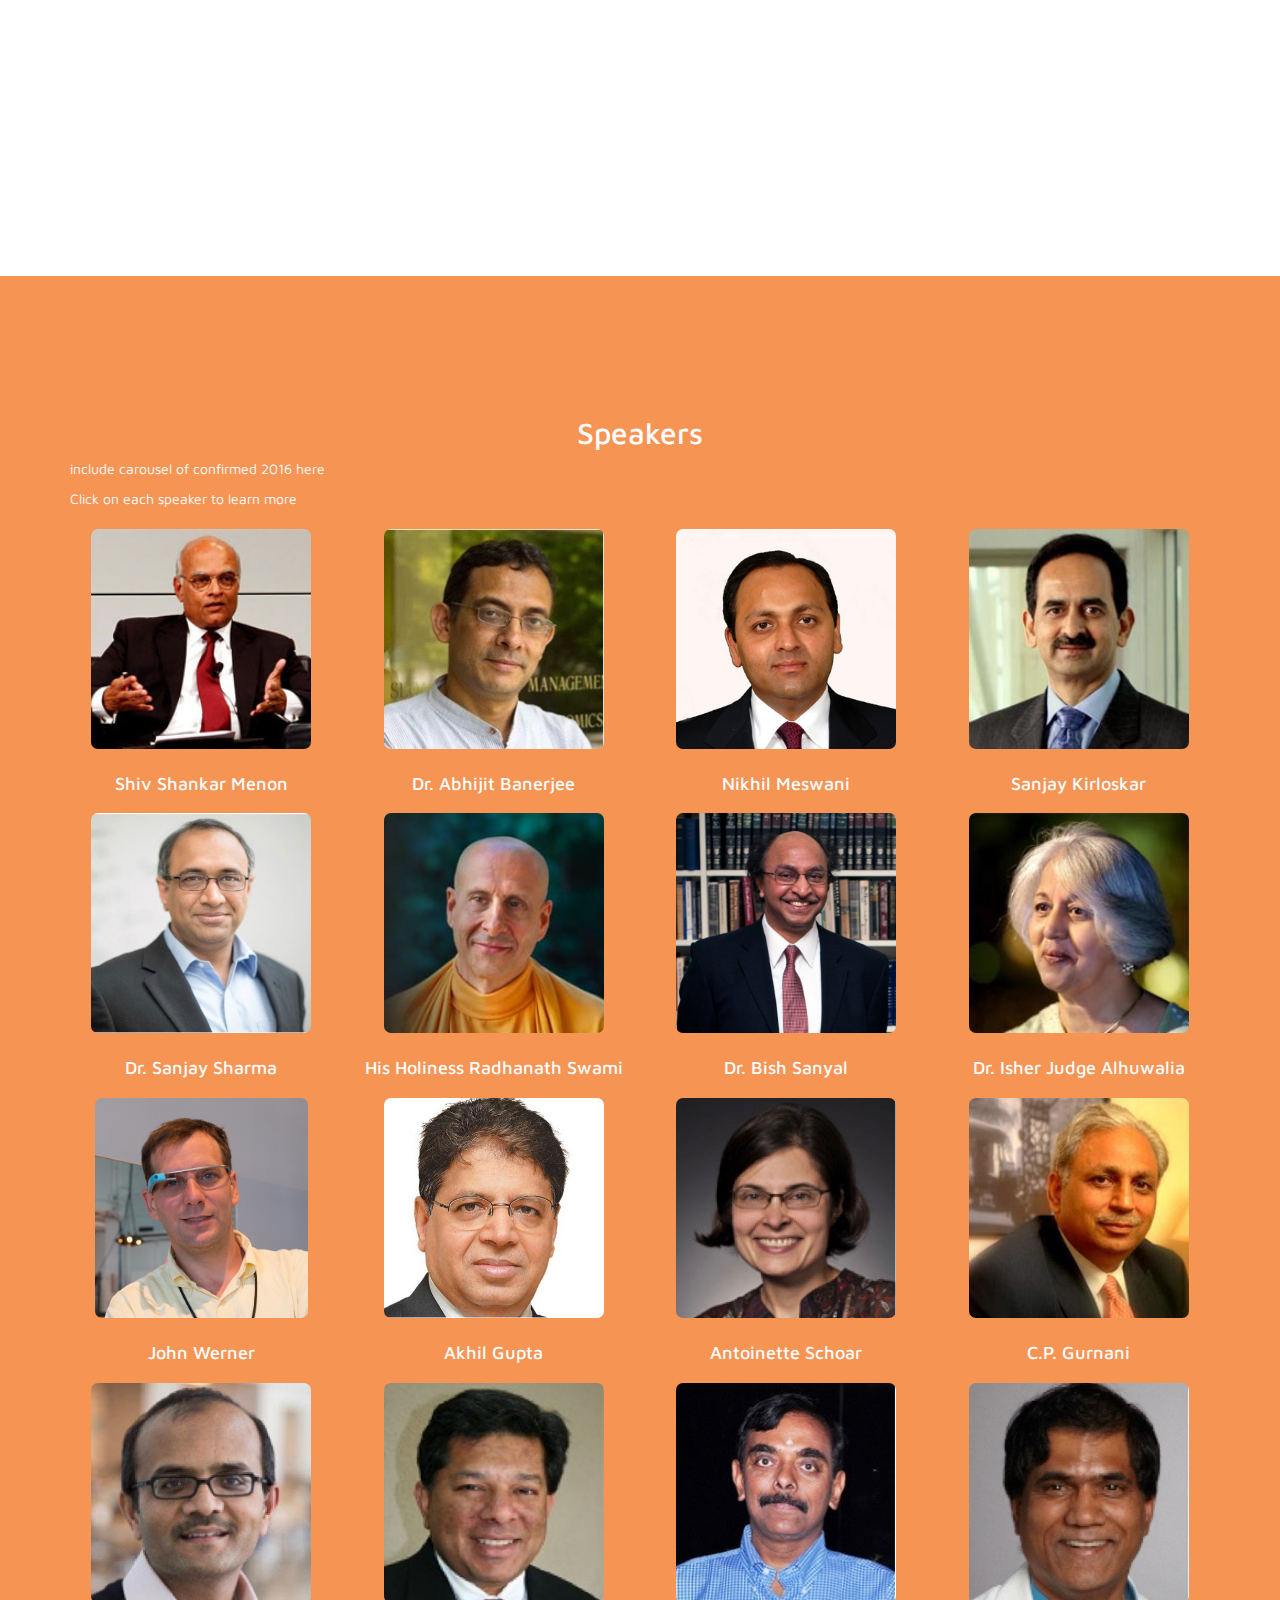
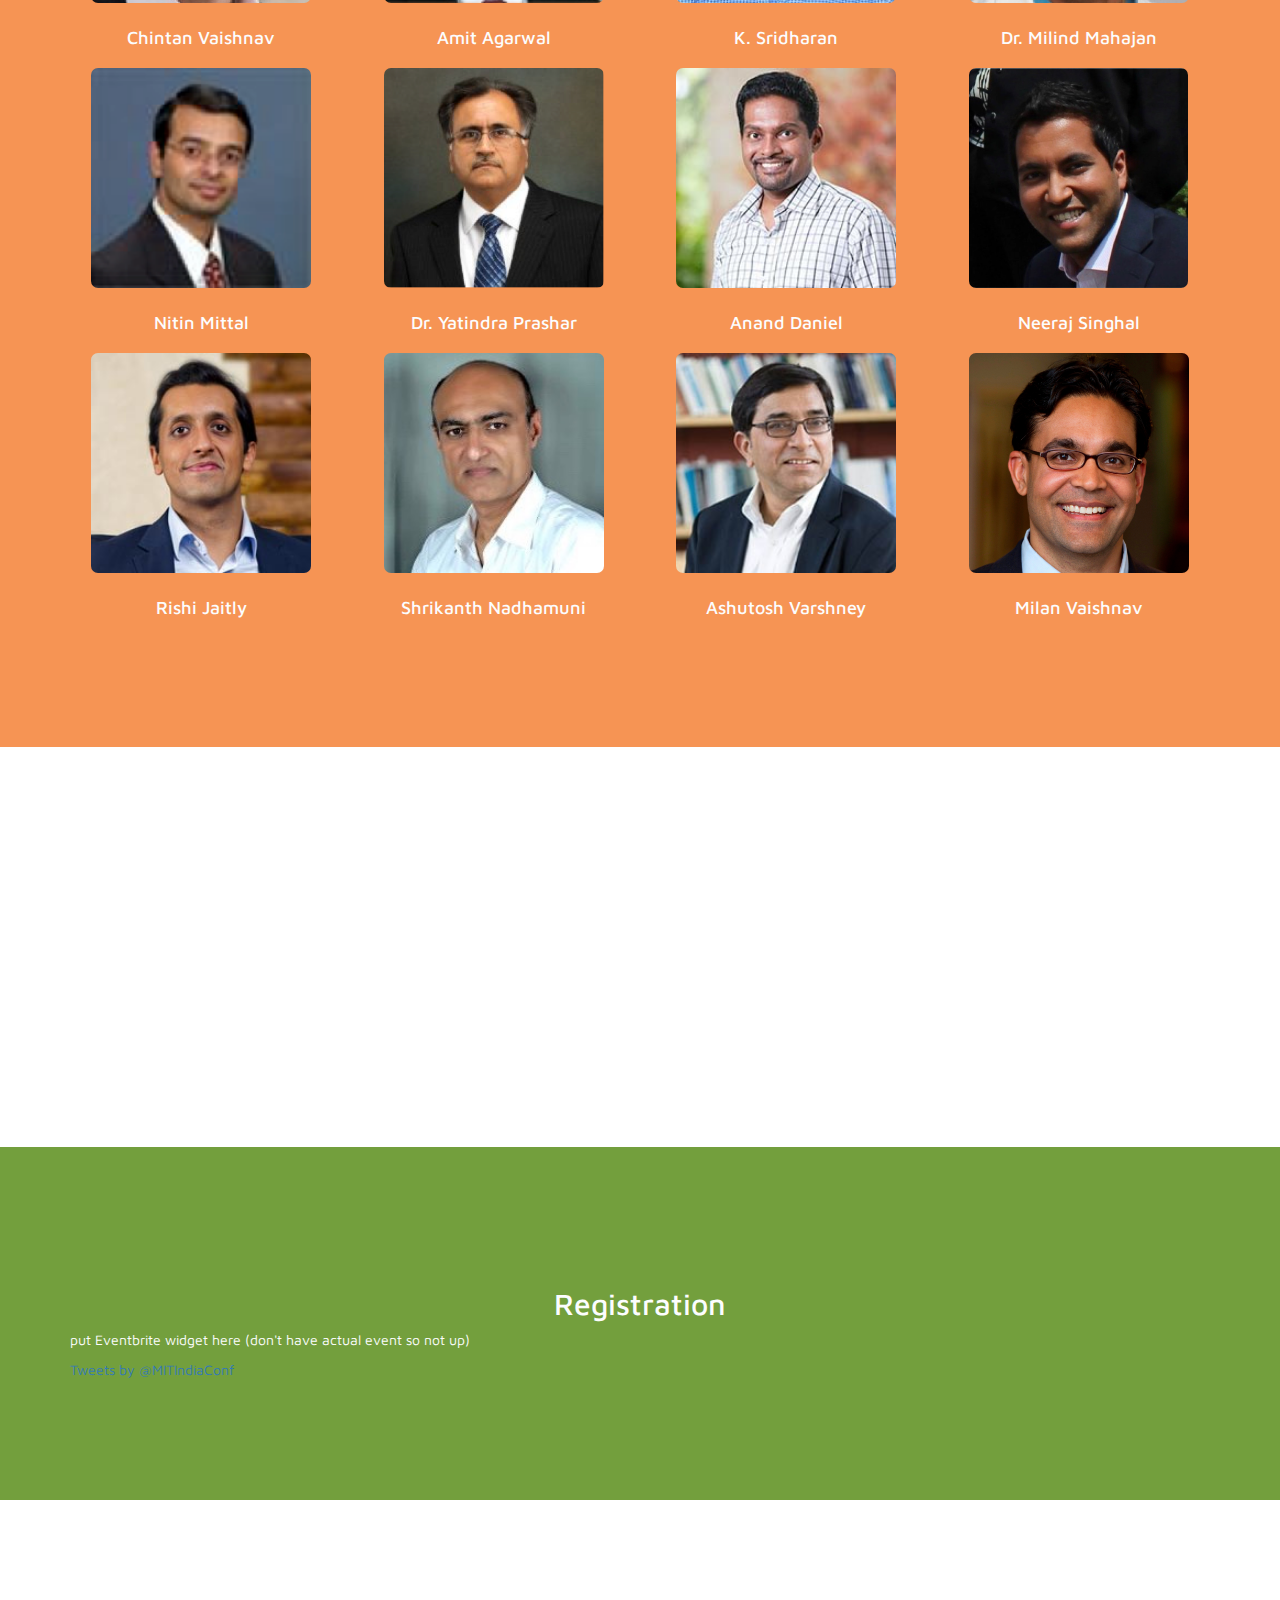
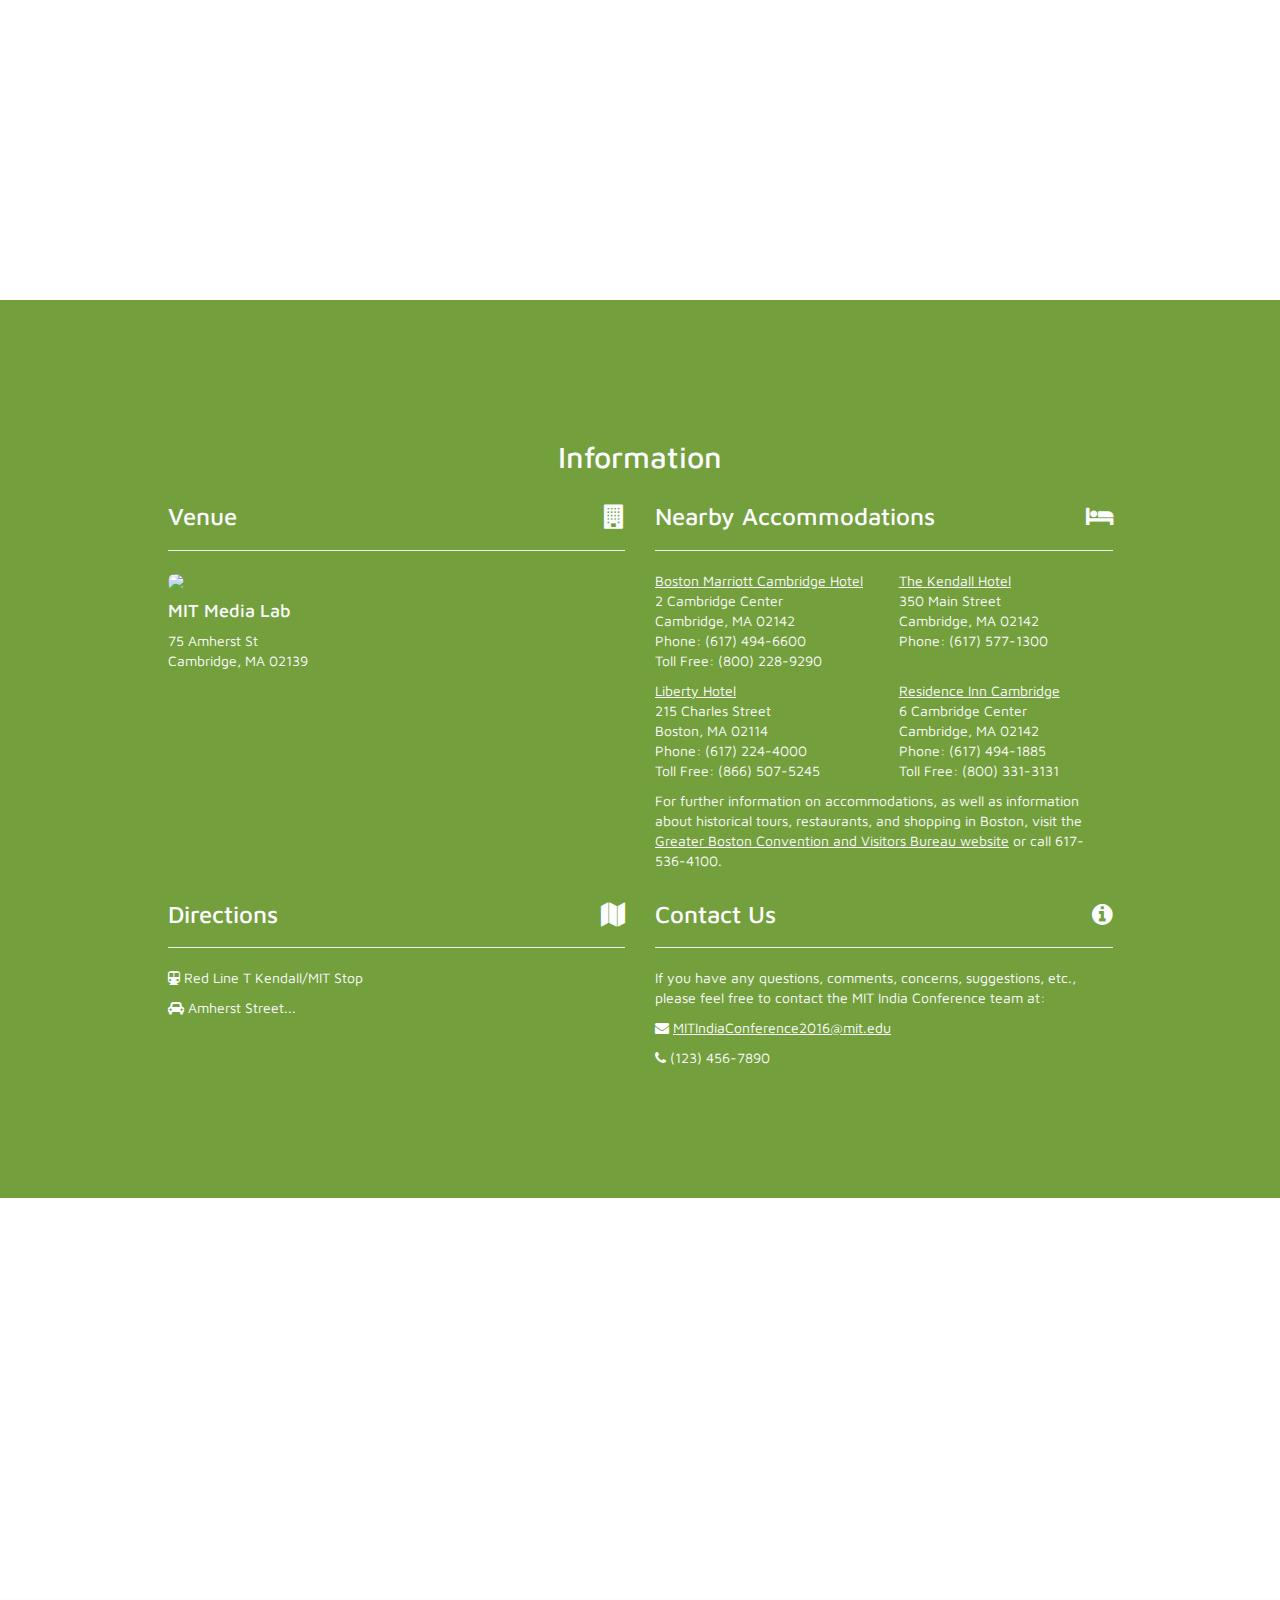
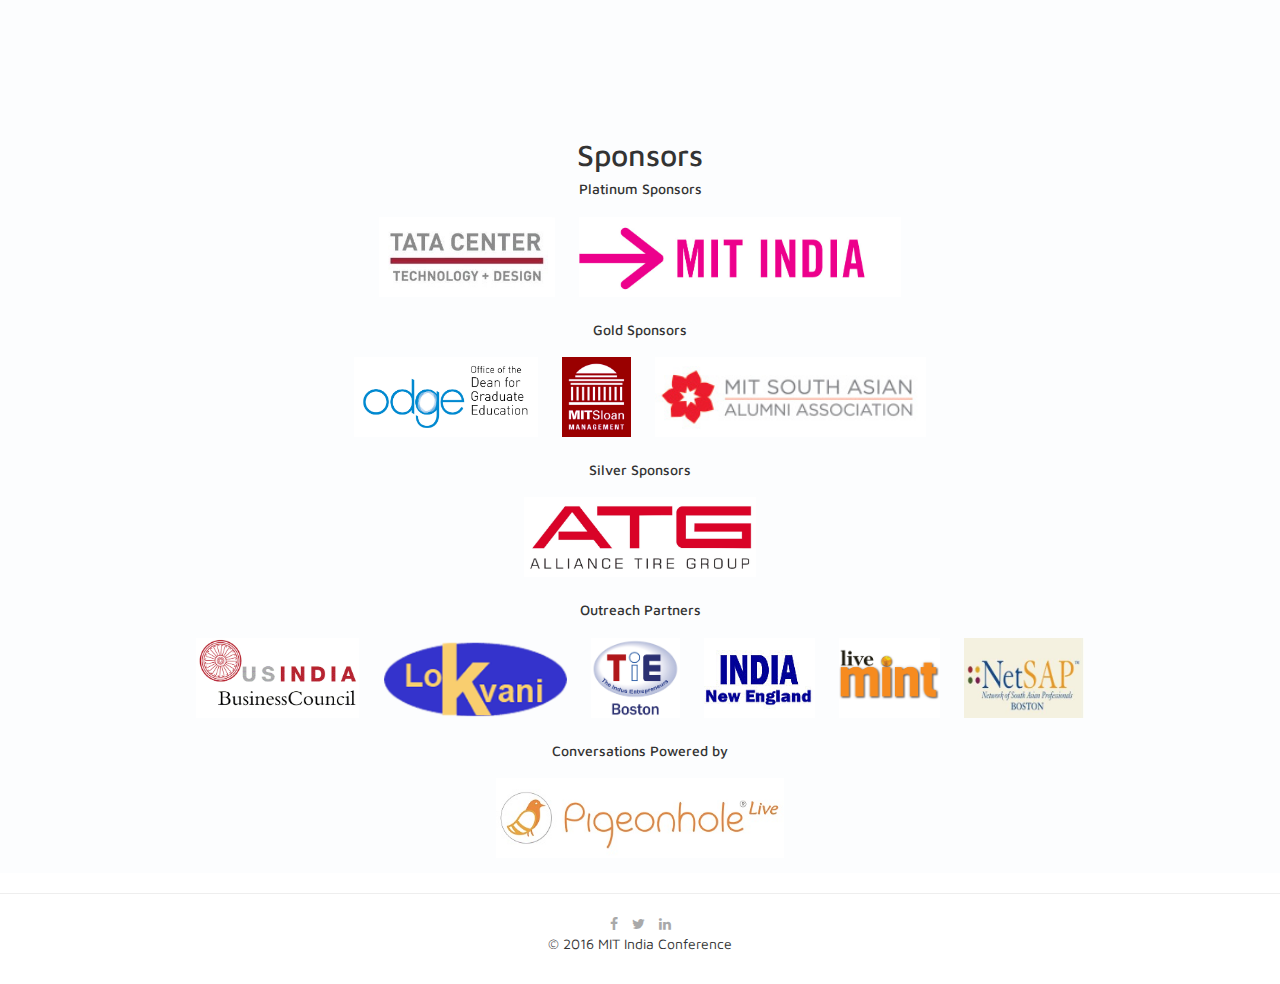
==== commit 045e02e6: "fixing and updating team bios, info, style, etc" ====
--- a/malika-sandbox-conference.html
+++ b/malika-sandbox-conference.html
@@ -57,7 +57,7 @@
             <li role="presentation" id="pillpadding"><a class="smoothScroll" id="orangetext" href="#speakers">SPEAKERS</a></li>
             <li role="presentation" id="pillpadding"><a class="smoothScroll" id="orangetext" href="malika-sandbox-schedule.html">SCHEDULE</a></li>
             <li role="presentation" id="pillpadding"><a class="smoothScroll" id="orangetext" href="freelancer/index.html">INDIA SHOWCASE</a></li>
-            <li role="presentation" id="pillpadding"><a class="smoothScroll" id="orangetext" href="#contactinfo">CONTACT US</a></li>
+            <li role="presentation" id="pillpadding"><a class="smoothScroll" id="orangetext" href="#contactinfo">INFO</a></li>
             <li role="presentation" id="pillpadding"><a class="smoothScroll" id="orangetext" href="malika-sandbox-team.html">MEET THE TEAM</a></li>
             <li role="presentation" id="pillpadding"><a class="smoothScroll" id="orangetext" href="#sponsors">SPONSORS</a></li>
             <li role="presentation" class="active" id="pillpadding"><a class="smoothScroll" id="reg" href="#register">REGISTER</a></li>
@@ -73,8 +73,8 @@
         <h1 id="center">MIT INDIA CONFERENCE</h1>
                 
         <h5 id="center"></h5>
-        <h4 id="center">Sunday, April 3, 2016 <i class="fa fa-calendar fa-2x"></i> 
-        <i class="fa fa-map-marker fa-2x"></i> MIT Media Lab, Cambridge, MA</h4>
+        <h3 id="center">Sunday, April 3, 2016 <i class="fa fa-calendar fa-2x"></i> 
+        <i class="fa fa-map-marker fa-2x"></i> MIT Media Lab, Cambridge, MA</h3>
 
         <div style="text-align:center; padding-top:20px;"><a class="btn btn-success btn-lg smoothScroll" href="#register" id="registerbtn">REGISTER NOW &raquo;</a></div>
 
@@ -110,7 +110,7 @@
       </div>
     </div>
 
-    <div class="jumbotron-speaker1">  
+    <div class="jumbotron-conf">  
     </div>
 
     <!-- Modals for Speakers -->
@@ -752,7 +752,7 @@
 
     <div id="speakers">
       <div class="container" id="speakers">
-        <h2>Speakers</h2>
+        <h2 id="center">Speakers</h2>
         <p>include carousel of confirmed 2016 here</p>
         <p>Click on each speaker to learn more</p>
 
@@ -1084,27 +1084,28 @@
       </div>
     </div>
 
-    <div class="jumbotron-speaker2">  
+    <div class="jumbotron-speaker1">  
     </div>
 
     <div id="register">
       <div class="container" id="register">
-        <h2>Registration</h2>
+        <h2 id="center">Registration</h2>
         <p> put Eventbrite widget here (don't have actual event so not up)</p>
         <a class="twitter-timeline" href="https://twitter.com/MITIndiaConf" data-widget-id="589549533568360449">Tweets by @MITIndiaConf</a>
         <script>!function(d,s,id){var js,fjs=d.getElementsByTagName(s)[0],p=/^http:/.test(d.location)?'http':'https';if(!d.getElementById(id)){js=d.createElement(s);js.id=id;js.src=p+"://platform.twitter.com/widgets.js";fjs.parentNode.insertBefore(js,fjs);}}(document,"script","twitter-wjs");</script>
       </div>
     </div>
 
-    <div class="jumbotron-speaker3">  
+    <div class="jumbotron-speaker2">  
     </div>
 
     <div id="contactinfo">
       <div class="container" id="contactinfo">
-        <h2>Contact Information</h2>
+        <h2 id="center">Information</h2>
         <div class="row">
           <div class="col-md-5 col-md-offset-1" id="venue">
-            <h3> <i class="fa fa-building"></i>  Venue</h3>
+            <h3>Venue <span style="float:right;"><i class="fa fa-building"></i></span> </h3>
+            <hr>
             <!--<div class="row">
               <div class="col-sm-6">
                 <img id="media-lab" src="images/mit-media-lab.jpg">
@@ -1119,10 +1120,11 @@
           </div>
 
           <div class="col-md-5" id="hotels">
-            <h3><i class="fa fa-bed"></i>  Nearby Accommodations</h3>
+            <h3>Nearby Accommodations <span style="float:right;"><i class="fa fa-bed"></i></span></h3>
+            <hr>
             <div class="row">
               <div class="col-sm-6">
-                <p><a href="http://www.marriott.com/hotels/travel/boscb-boston-marriott-cambridge/">Boston Marriott Cambridge Hotel</a><br>
+                <p><a id="links" href="http://www.marriott.com/hotels/travel/boscb-boston-marriott-cambridge/">Boston Marriott Cambridge Hotel</a><br>
                   2 Cambridge Center <br>
                   Cambridge, MA 02142 <br>
                   Phone: (617) 494-6600 <br>
@@ -1130,7 +1132,7 @@
                 </p>
               </div>
               <div class="col-sm-6">
-                <p><a href="http://www.kendallhotel.com/">The Kendall Hotel</a><br>
+                <p><a id="links" href="http://www.kendallhotel.com/">The Kendall Hotel</a><br>
                   350 Main Street <br>
                   Cambridge, MA 02142 <br>
                   Phone: (617) 577-1300
@@ -1139,7 +1141,7 @@
             </div>
             <div class="row">
               <div class="col-sm-6">
-                <p><a href="http://www.libertyhotel.com/">Liberty Hotel</a><br>
+                <p><a id="links" href="http://www.libertyhotel.com/">Liberty Hotel</a><br>
                   215 Charles Street <br>
                   Boston, MA 02114 <br>
                   Phone: (617) 224-4000 <br>
@@ -1147,7 +1149,7 @@
                 </p>
               </div>
               <div class="col-sm-6">
-                <p><a href="http://www.marriott.com/hotels/travel/boscm-residence-inn-boston-cambridge/">Residence Inn Cambridge</a><br>
+                <p><a id="links" href="http://www.marriott.com/hotels/travel/boscm-residence-inn-boston-cambridge/">Residence Inn Cambridge</a><br>
                   6 Cambridge Center <br>
                   Cambridge, MA 02142 <br>
                   Phone: (617) 494-1885 <br>
@@ -1155,20 +1157,23 @@
                 </p>
               </div>
             </div>
-            <p>For further information on accommodations, as well as information about historical tours, restaurants, and shopping in Boston, visit the <a href="http://www.bostonusa.com/"> Greater Boston Convention and Visitors Bureau website</a> or call 617-536-4100.</p>
+            <p>For further information on accommodations, as well as information about historical tours, restaurants, and shopping in Boston, visit the <a id="links" href="http://www.bostonusa.com/"> Greater Boston Convention and Visitors Bureau website</a> or call 617-536-4100.</p>
           </div>
         </div>
 
         <div class="row">
           <div class="col-md-5 col-md-offset-1" id="directions">
-            <h3><i class="fa fa-map"></i>  Directions</h3>
+            <h3>Directions <span style="float:right;"><i class="fa fa-map"></i></span></h3>
+            <hr>
             <p><i class="fa fa-subway"></i> Red Line T Kendall/MIT Stop</p>
             <p><i class="fa fa-car"></i> Amherst Street...</p>
           </div>
+
           <div class="col-md-5" id="contact">
-            <h3><i class="fa fa-info-circle"></i>  Contact Us</h3>
+            <h3>Contact Us <span style="float:right;"><i class="fa fa-info-circle"></i></span></h3>
+            <hr>
             <p> If you have any questions, comments, concerns, suggestions, etc., please feel free to contact the MIT India Conference team at:</p>
-            <p><i class="fa fa-envelope"></i> <a style="color:white;" href="mailto:mitindiaconference2016@mit.edu"> MITIndiaConference2016@mit.edu</a></p>
+            <p><i class="fa fa-envelope"></i> <a id="links"  href="mailto:mitindiaconference2016@mit.edu"> MITIndiaConference2016@mit.edu</a></p>
             <p><i class="fa fa-phone"></i> (123) 456-7890</p>
           </div>
         </div>
@@ -1180,9 +1185,12 @@
       </div>
     </div>
 
+    <div class="jumbotron-speaker3">  
+    </div>
+
     <div id="sponsors">
       <div class="container" id="sponsors">
-        <h2>Sponsors</h2>
+        <h2 id="center">Sponsors<br></h2>
         <h5 id="center">Platinum Sponsors</h5>
 
         <div id="row" style="text-align: center">
--- a/malika-sandbox.css
+++ b/malika-sandbox.css
@@ -59,12 +59,25 @@
 }
 
 .jumbotron {
+    background: url(images/dome-dark.jpg) no-repeat center center fixed;
+    -webkit-background-size: cover;
+    -moz-background-size: cover;
+    -o-background-size: cover;
+    background-size: cover;
+	height:700px;  
+	padding-top: 100px;
+	padding-bottom: 20px;
+	margin-bottom:0px;
+	color:#fff;
+}
+
+.jumbotron-conf {
     background: url(images/FB/10-dark.jpg) no-repeat center center fixed;
     -webkit-background-size: cover;
     -moz-background-size: cover;
     -o-background-size: cover;
     background-size: cover;
-	height:700px;  
+	height:400px;  
 	padding-top: 0px;
 	padding-bottom: 20px;
 	margin-bottom:0px;
@@ -130,8 +143,8 @@
 /**Conference Details/About Section CSS**/
 #about {
 	background-color: #FCFDFE;
-	padding-top: 30px;
-	padding-bottom: 30px;
+	padding-top: 60px;
+	padding-bottom: 60px;
 	font-size: 20px;
 }
 
@@ -171,8 +184,8 @@
 #speakers {
 	background-color: #f69454;
 	color: #fcfdfe;
-	padding-top: 30px;
-	padding-bottom: 30px;
+	padding-top: 60px;
+	padding-bottom: 60px;
 }
 
 .speaker {
@@ -217,6 +230,7 @@
 .photo a:visited,
 .photo a:hover {
 	text-decoration: none;
+	border-radius: 7px;
 }
 
 .photo .info {
@@ -227,7 +241,7 @@
 	background-color: rgba(252, 253, 254, .8);
 	padding: 5px;
 	height: 220px;
-
+	border-radius: 7px;
 	display: none;
 	font-size: 14px;
 	text-align: left;
@@ -239,8 +253,8 @@
 #register {
 	background-color: #739f3d;
 	color: #fcfdfe;
-	padding-top: 30px;
-	padding-bottom: 30px;
+	padding-top: 60px;
+	padding-bottom: 60px;
 }
 /******************/
 
@@ -248,8 +262,8 @@
 #contactinfo {
 	background-color: #739f3d;
 	color: #fcfdfe;
-	padding-top: 30px;
-	padding-bottom: 30px;
+	padding-top: 60px;
+	padding-bottom: 60px;
 }
 
 #map {
@@ -258,7 +272,7 @@
 	display: block;
 }
 
-#venue {
+/**#venue {
 	border-right: 2px solid;
 	border-color: white;
 }
@@ -276,20 +290,25 @@
 	border-left: 2px solid;
 	border-top: 2px solid;
 	border-color: white;
-}
+}**/
 
 #media-lab {
 	height: 250px;
 	border-radius: 7px;
 }
 
+#links {
+	color:#fcfdfe;
+	text-decoration: underline;
+}
+
 /******************************/
 
 /**Sponsors Section CSS**/
 #sponsors {
 	background-color: #FCFDFE;
-	padding-top: 30px;
-	padding-bottom: 30px;
+	padding-top: 60px;
+	padding-bottom: 0px;
 }
 
 #platinum {
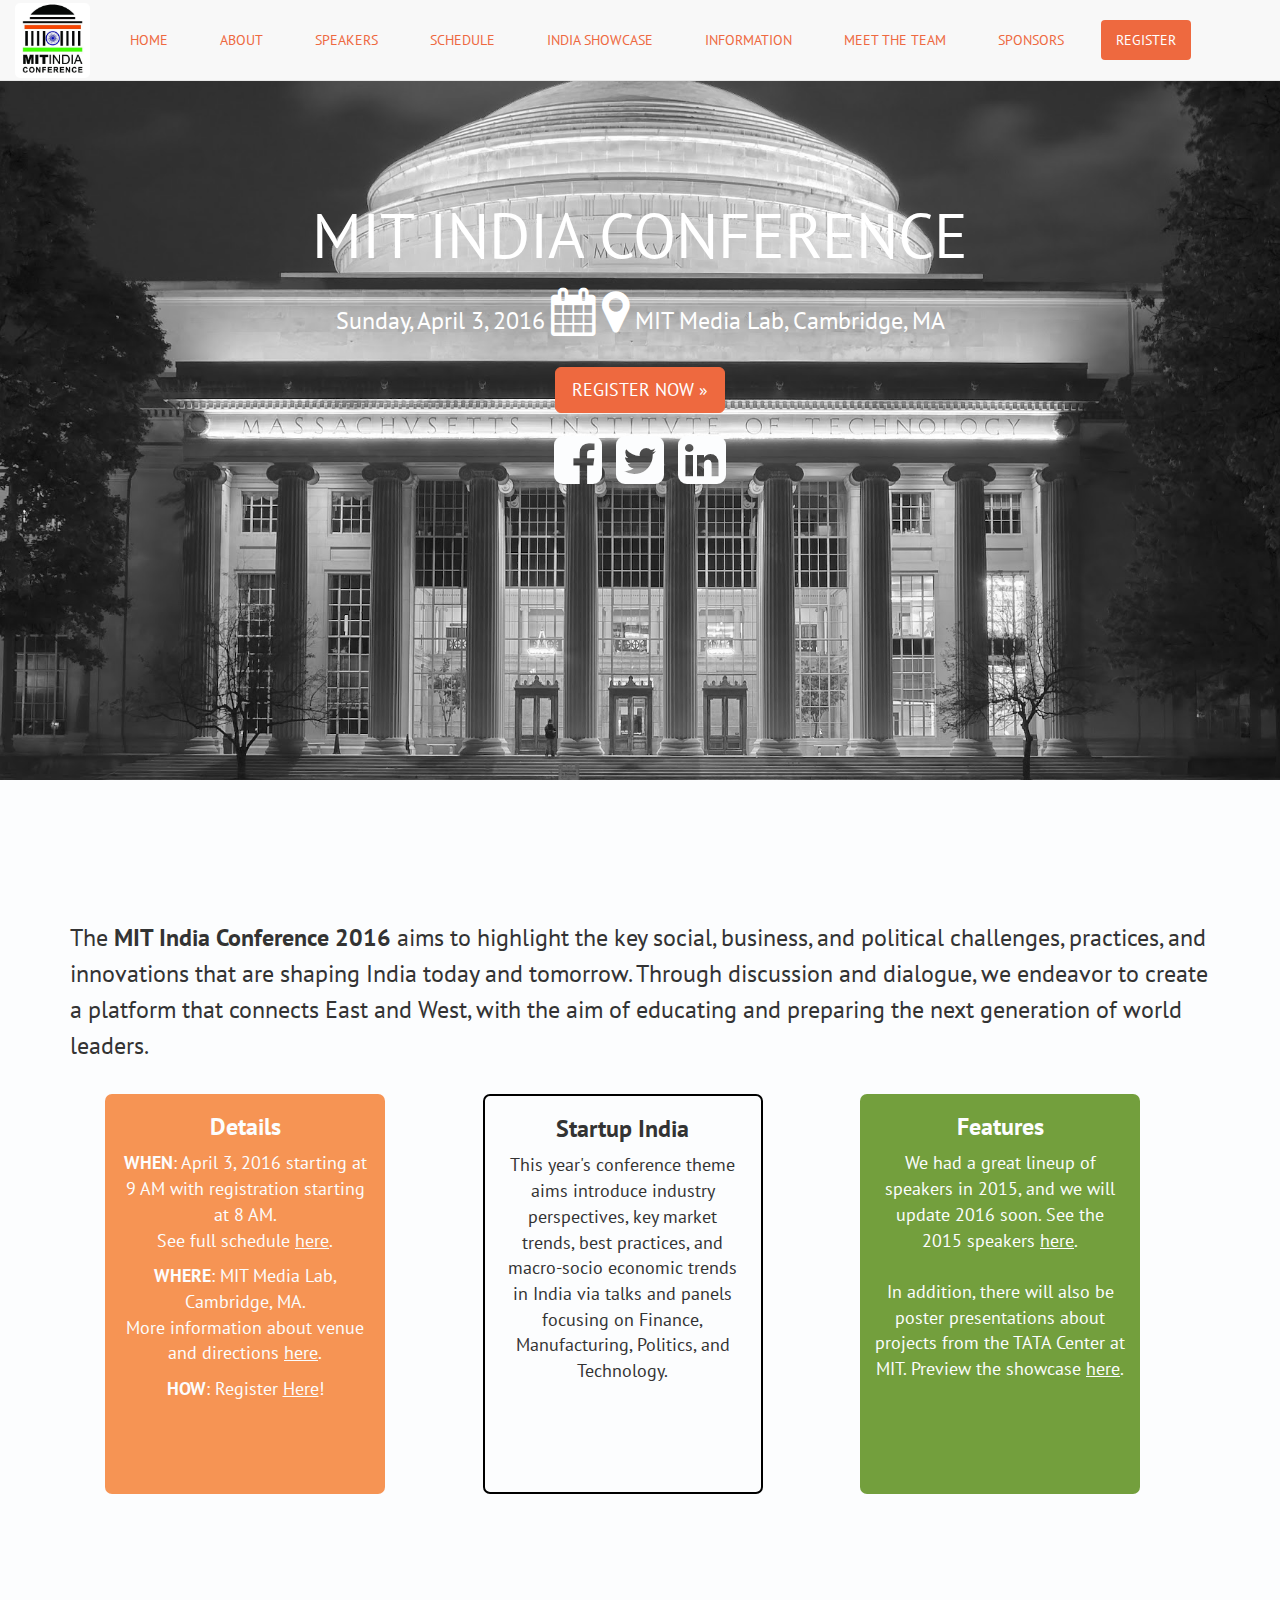
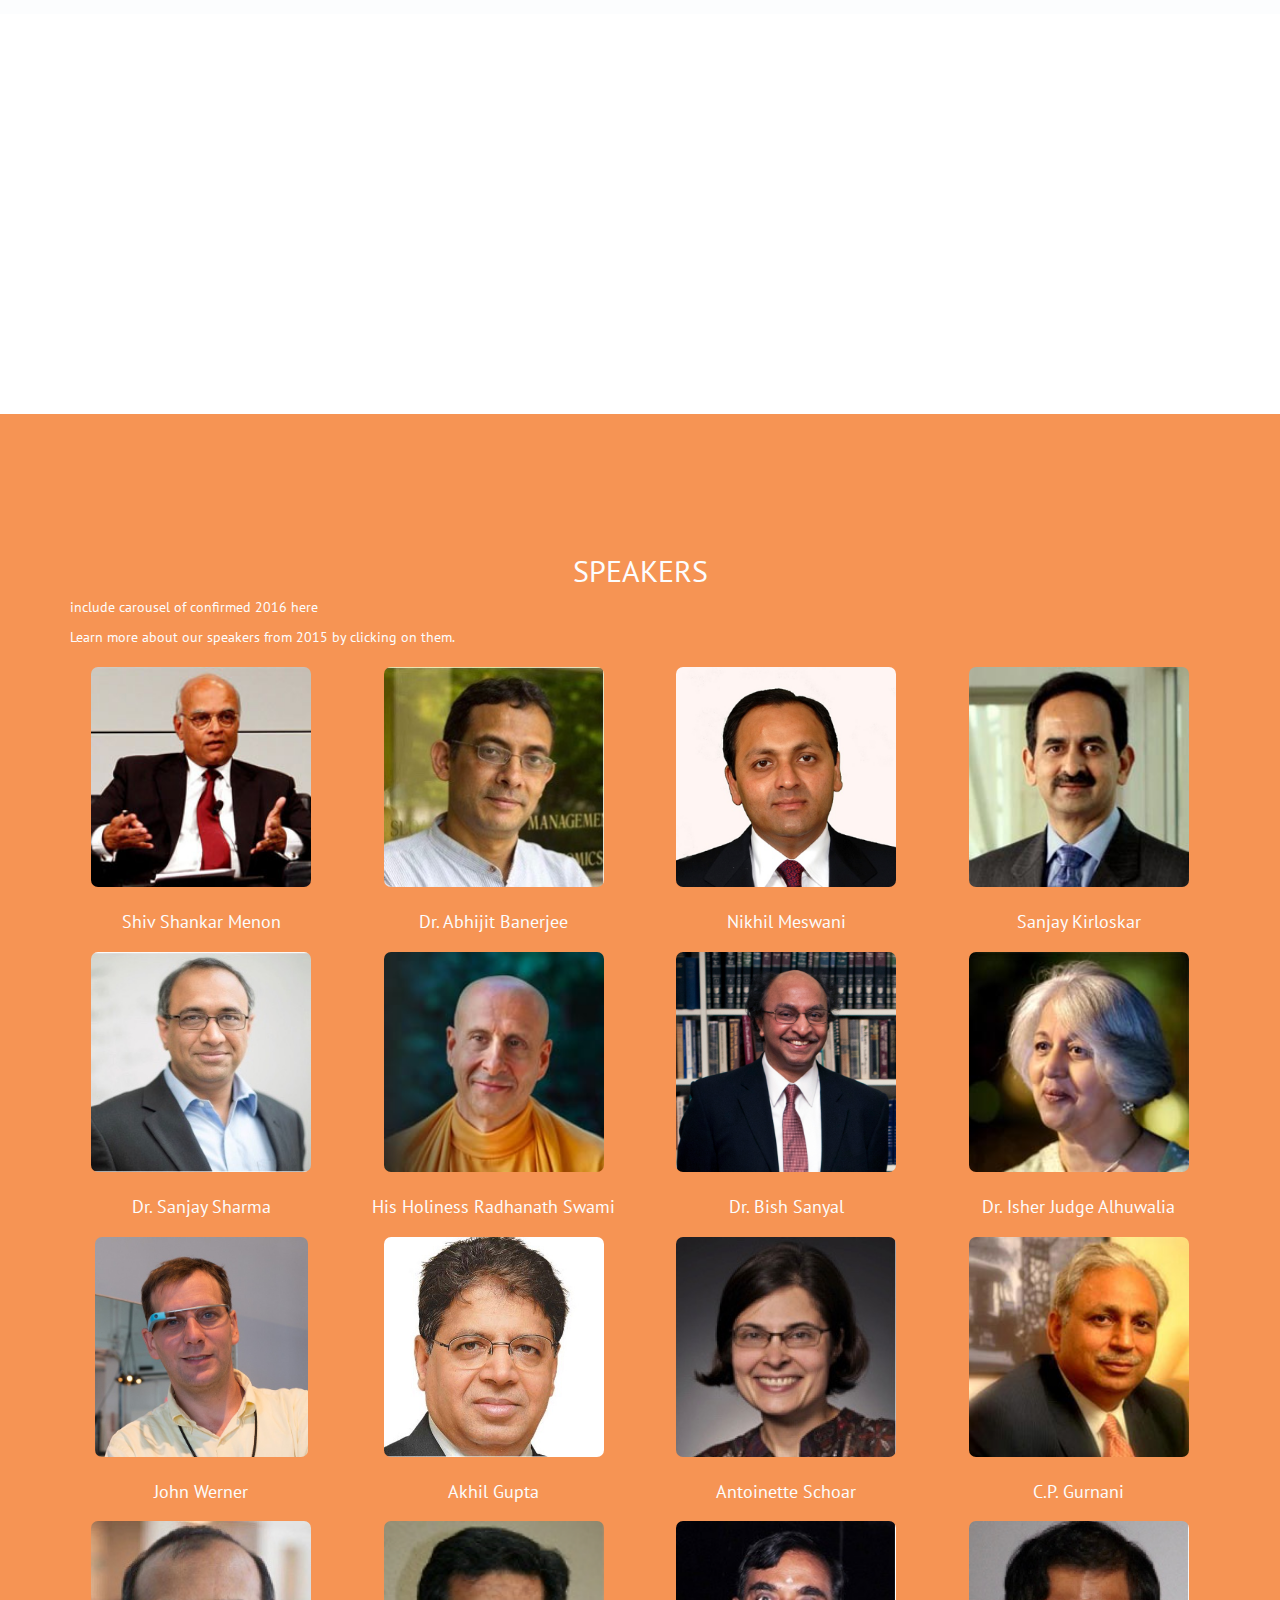
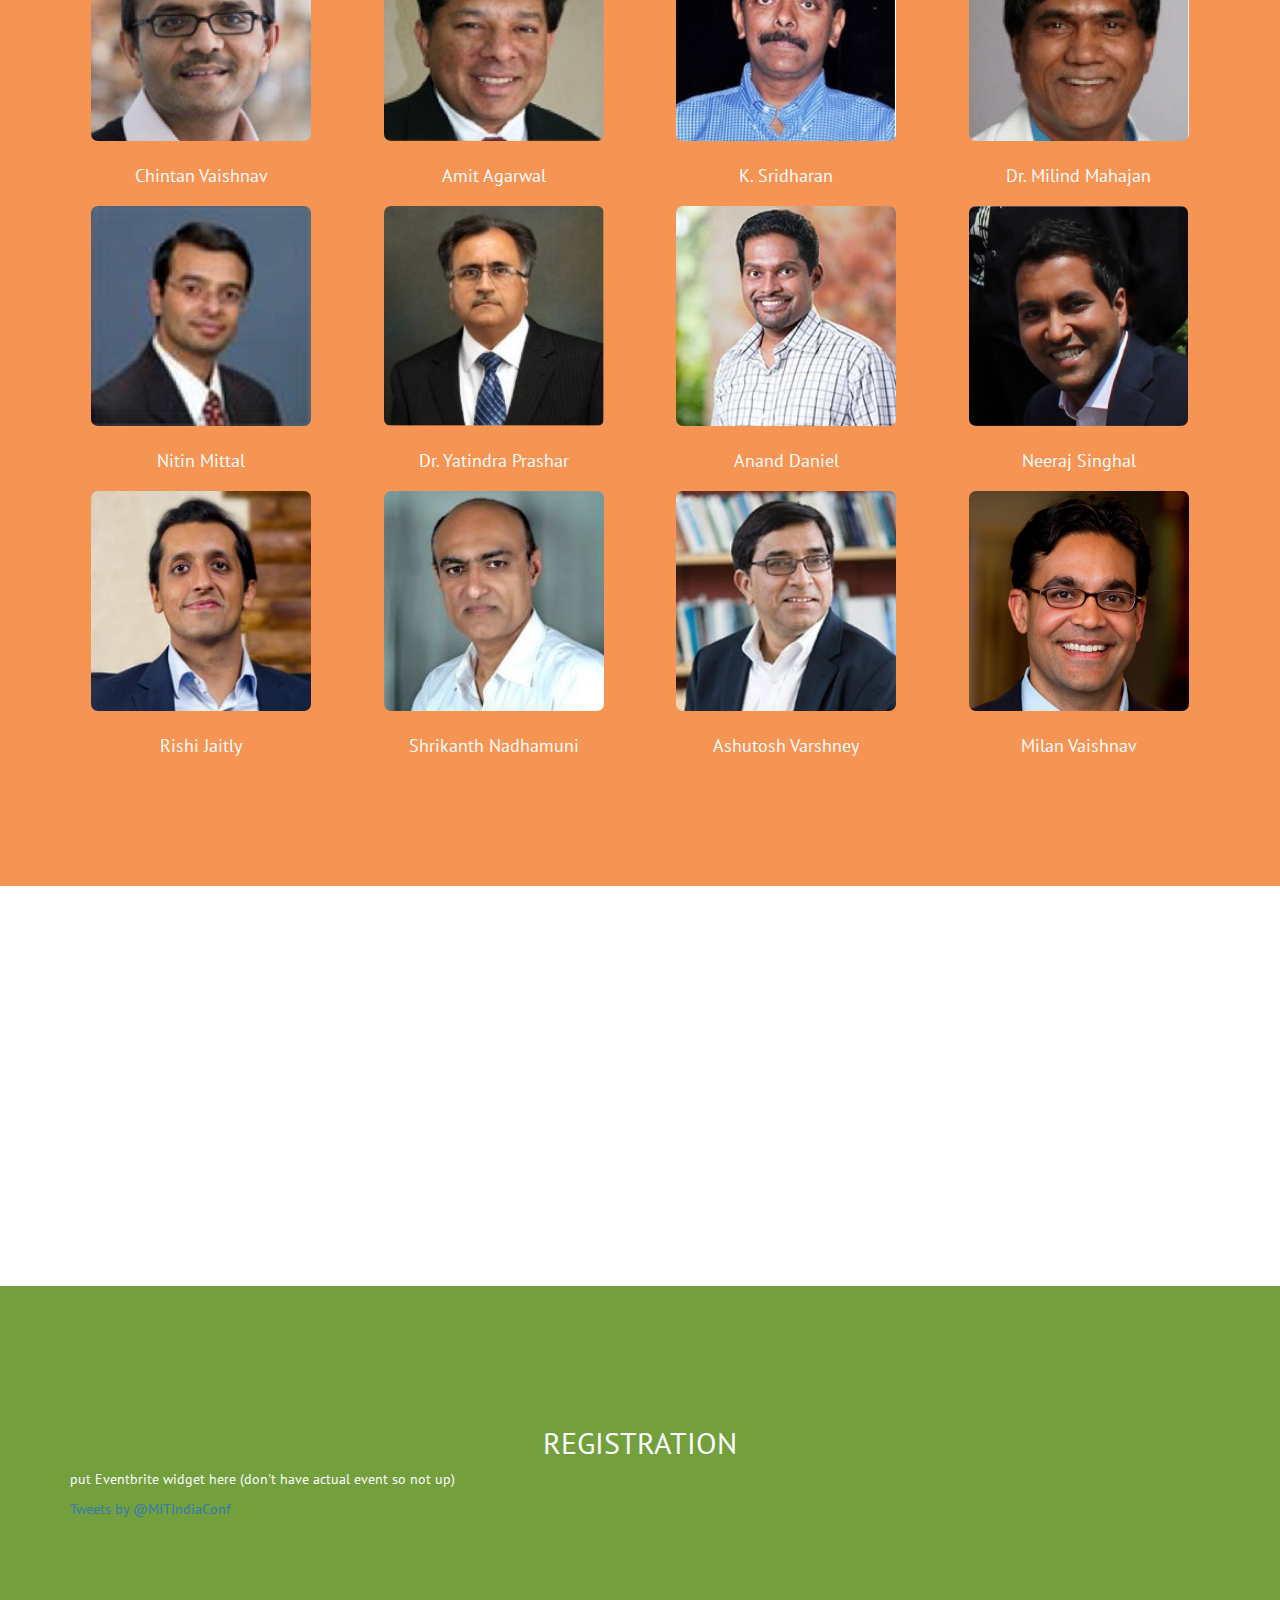
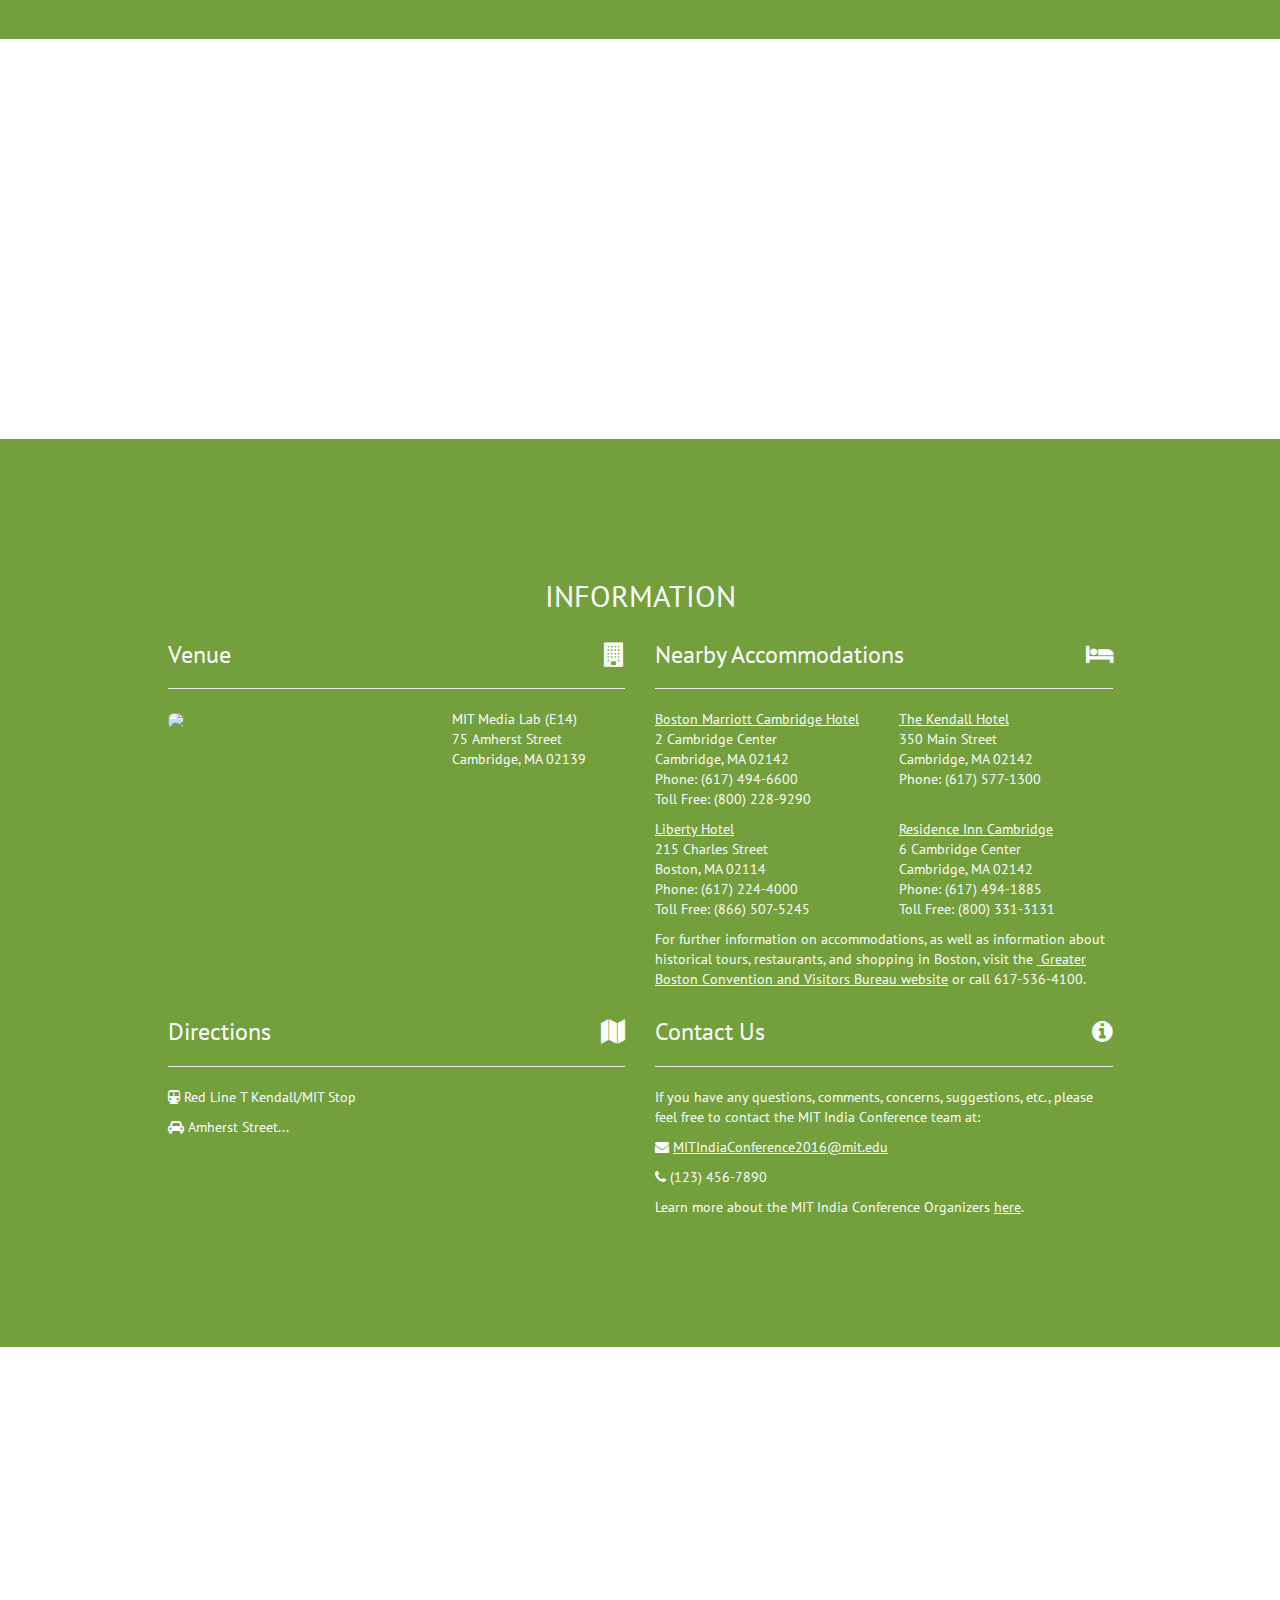
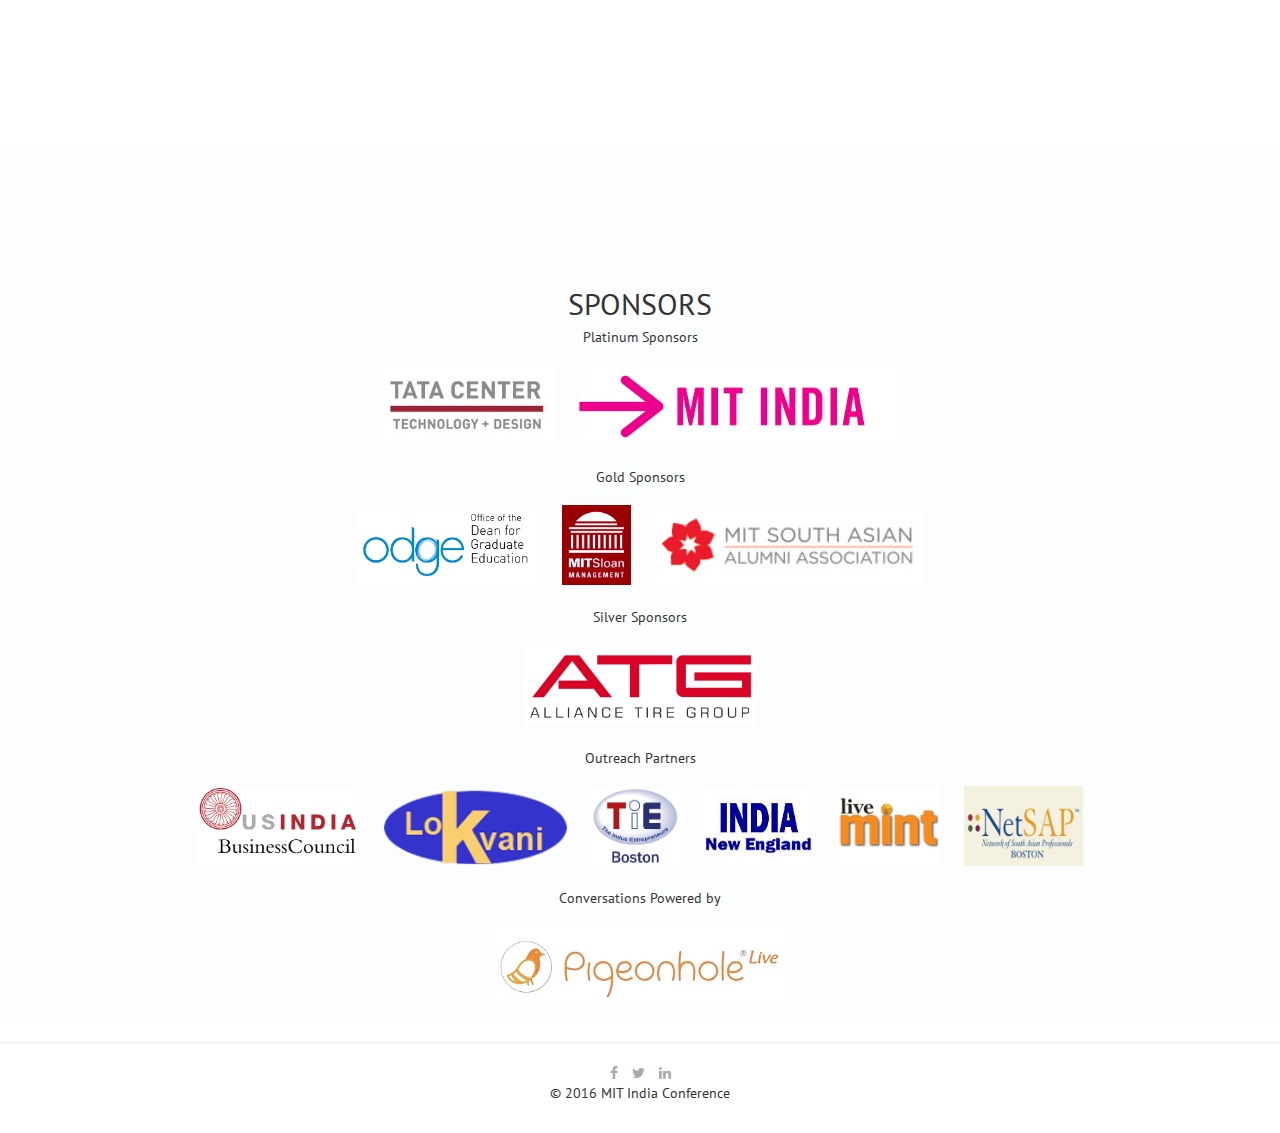
==== commit 0f956d49: "decreased the size of the overall team page" ====
--- a/malika-sandbox-conference.html
+++ b/malika-sandbox-conference.html
@@ -57,7 +57,7 @@
             <li role="presentation" id="pillpadding"><a class="smoothScroll" id="orangetext" href="#speakers">SPEAKERS</a></li>
             <li role="presentation" id="pillpadding"><a class="smoothScroll" id="orangetext" href="malika-sandbox-schedule.html">SCHEDULE</a></li>
             <li role="presentation" id="pillpadding"><a class="smoothScroll" id="orangetext" href="freelancer/index.html">INDIA SHOWCASE</a></li>
-            <li role="presentation" id="pillpadding"><a class="smoothScroll" id="orangetext" href="#contactinfo">INFO</a></li>
+            <li role="presentation" id="pillpadding"><a class="smoothScroll" id="orangetext" href="#contactinfo">INFORMATION</a></li>
             <li role="presentation" id="pillpadding"><a class="smoothScroll" id="orangetext" href="malika-sandbox-team.html">MEET THE TEAM</a></li>
             <li role="presentation" id="pillpadding"><a class="smoothScroll" id="orangetext" href="#sponsors">SPONSORS</a></li>
             <li role="presentation" class="active" id="pillpadding"><a class="smoothScroll" id="reg" href="#register">REGISTER</a></li>
@@ -86,16 +86,12 @@
     <div id="about">
       <div class="container" id="about">
         <!--<h2>Conference Details</h2>-->
-        <h3>The <strong>MIT India Conference 2016</strong> aims to highlight the key social, business, and political challenges, practices, and innovations that are shaping India today and tomorrow. Through discussion and dialogue, we endeavor to create a platform that connects East and West, with the aim of educating and preparing the next generation of world leaders.</h4>
-        <div class="powr-countdown-timer" label="3022385"></div>
-        <div class="row" id="abouts">
+        <h3 id="mission">The <strong>MIT India Conference 2016</strong> aims to highlight the key social, business, and political challenges, practices, and innovations that are shaping India today and tomorrow. Through discussion and dialogue, we endeavor to create a platform that connects East and West, with the aim of educating and preparing the next generation of world leaders.</h3>
+        <!--<div class="row" id="abouts">
           <div class="col-md-4" id="ww">
-            <h3><strong>WHEN</strong></h3>
-            <p>April 3, 2016</p>
-            <h3><strong>WHERE</strong></h3>
-            <p>MIT Media Lab, Cambridge, MA</p>
-            <h3><strong>HOW</strong></h3>
-            <p>Register <a href="#register">Here</a>.</p>
+            <p><br><strong>WHEN</strong>: April 3, 2016 starting at 9 AM. See full schedule here.</p>
+            <p><strong>WHERE</strong>: MIT Media Lab, Cambridge, MA. More information about venue and directions here.</p>
+            <p><strong>HOW</strong>: Register <a href="#register">Here</a>!</p>
           </div>
           <div class="col-md-4" id="theme">
             <h3><strong>A New India in the Changing World</strong></h3>
@@ -103,7 +99,25 @@
          </div>
           <div class="col-md-4" id="sns">
             <h3><strong>Featuring</strong></h3>
-            <p>This year's speakers include ----, -----, and -----. There will also be people from the TATA Center at MIT presenting their projects. </p>
+            <p>See our great lineup of speakers here. In addition, there will also be poster presentations about projects from the TATA Center at MIT.</p>
+          </div>
+        </div>-->
+
+        <div class="row" id="abouts">
+          <div class="col-md-1" id="hk"></div>
+          <div class="col-md-5" id="ww2">
+            <h3><strong>Details</strong></h3>
+            <p><strong>WHEN</strong>: April 3, 2016 starting at 9 AM with registration starting at 8 AM. <br>See full schedule <a id="links" href="malika-sandbox-schedule.html">here</a>.</p>
+            <p><strong>WHERE</strong>: MIT Media Lab, Cambridge, MA. <br>More information about venue and directions <a id="links" href="#contactinfo" class="smoothScroll">here</a>.</p>
+            <p><strong>HOW</strong>: Register <a id="links" href="#register" class="smoothScroll">Here</a>!</p>
+          </div>
+          <div class="col-md-5 col-md-offset-1" id="theme2">
+            <h3><strong>Startup India</strong></h3>
+            <p>This year's conference theme aims introduce industry perspectives, key market trends, best practices, and macro-socio economic trends in India via talks and panels focusing on Finance, Manufacturing, Politics, and Technology. </p>
+         </div>
+          <div class="col-md-5 col-md-offset-1" id="sns2">
+            <h3><strong>Features</strong></h3>
+            <p>We had a great lineup of speakers in 2015, and we will update 2016 soon. See the 2015 speakers <a id="links" class="smoothScroll" href="#speakers">here</a>. <br><br>In addition, there will also be poster presentations about projects from the TATA Center at MIT. Preview the showcase <a id="links" href="">here</a>.</p>
           </div>
         </div>
 
@@ -752,9 +766,9 @@
 
     <div id="speakers">
       <div class="container" id="speakers">
-        <h2 id="center">Speakers</h2>
+        <h2 id="center">SPEAKERS</h2>
         <p>include carousel of confirmed 2016 here</p>
-        <p>Click on each speaker to learn more</p>
+        <p>Learn more about our speakers from 2015 by clicking on them.</p>
 
           <div class="row" style="text-align:center">
             <div class="col-xs-6 col-md-3">
@@ -1089,7 +1103,7 @@
 
     <div id="register">
       <div class="container" id="register">
-        <h2 id="center">Registration</h2>
+        <h2 id="center">REGISTRATION</h2>
         <p> put Eventbrite widget here (don't have actual event so not up)</p>
         <a class="twitter-timeline" href="https://twitter.com/MITIndiaConf" data-widget-id="589549533568360449">Tweets by @MITIndiaConf</a>
         <script>!function(d,s,id){var js,fjs=d.getElementsByTagName(s)[0],p=/^http:/.test(d.location)?'http':'https';if(!d.getElementById(id)){js=d.createElement(s);js.id=id;js.src=p+"://platform.twitter.com/widgets.js";fjs.parentNode.insertBefore(js,fjs);}}(document,"script","twitter-wjs");</script>
@@ -1101,22 +1115,22 @@
 
     <div id="contactinfo">
       <div class="container" id="contactinfo">
-        <h2 id="center">Information</h2>
+        <h2 id="center">INFORMATION</h2>
         <div class="row">
           <div class="col-md-5 col-md-offset-1" id="venue">
             <h3>Venue <span style="float:right;"><i class="fa fa-building"></i></span> </h3>
             <hr>
-            <!--<div class="row">
-              <div class="col-sm-6">
+            <div class="row">
+              <div class="col-sm-7">
                 <img id="media-lab" src="images/mit-media-lab.jpg">
               </div>
-              <div class="col-sm-6">
-                <p>MIT Media Lab<br>75 Amherst St <br> Cambridge, MA 02139</p>
-              </div>
-            </div>-->
-            <img id="media-lab" src="images/mit-media-lab.jpg">
+              <div class="col-sm-5">
+                <p>MIT Media Lab (E14)<br>75 Amherst Street <br> Cambridge, MA 02139</p>
+              </div>
+            </div>
+            <!--<img id="media-lab" src="images/mit-media-lab.jpg">
             <h4>MIT Media Lab</h4>
-            <p>75 Amherst St <br> Cambridge, MA 02139</p>
+            <p>75 Amherst St <br> Cambridge, MA 02139</p>-->
           </div>
 
           <div class="col-md-5" id="hotels">
@@ -1175,9 +1189,9 @@
             <p> If you have any questions, comments, concerns, suggestions, etc., please feel free to contact the MIT India Conference team at:</p>
             <p><i class="fa fa-envelope"></i> <a id="links"  href="mailto:mitindiaconference2016@mit.edu"> MITIndiaConference2016@mit.edu</a></p>
             <p><i class="fa fa-phone"></i> (123) 456-7890</p>
-          </div>
-        </div>
-
+            <p>Learn more about the MIT India Conference Organizers <a id="links" href="malika-sandbox-team.html">here</a>.</p>
+          </div>
+        </div>
         
         <!--<iframe id="map" frameborder="0" scrolling="no" marginheight="0" marginwidth="0"width="800" height="400" src="https://maps.google.com/maps?hl=en&q=MIT Media Lab&ie=UTF8&t=roadmap&z=14&iwloc=B&output=embed"><div><small><a href="http://embedgooglemaps.com">
                   embedgooglemaps.com
@@ -1190,7 +1204,7 @@
 
     <div id="sponsors">
       <div class="container" id="sponsors">
-        <h2 id="center">Sponsors<br></h2>
+        <h2 id="center">SPONSORS<br></h2>
         <h5 id="center">Platinum Sponsors</h5>
 
         <div id="row" style="text-align: center">
--- a/malika-sandbox.css
+++ b/malika-sandbox.css
@@ -2,7 +2,7 @@
 body {
   padding-top: 80px;
   padding-bottom: 20px;
-  font-family: 'Maven Pro', sans-serif;
+  font-family: 'PT Sans', sans-serif;
 }
 
 /**Navbar Tab CSS**/
@@ -145,11 +145,16 @@
 	background-color: #FCFDFE;
 	padding-top: 60px;
 	padding-bottom: 60px;
-	font-size: 20px;
+	font-size: 18px;
+}
+
+#mission {
+	line-height: 1.5;
 }
 
 #abouts {
 	padding-top: 20px;
+	text-align: center;
 }
 
 #ww {
@@ -177,6 +182,41 @@
 	border-radius: 25px;
 	height: 300px;
 
+}
+
+#hk {
+	width: 50px;
+}
+
+#ww2 {
+	background-color: #f69454;
+	background-size: cover;
+	color: #FCFDFE;
+	height: 400px;
+	width: 280px;
+	border-radius: 7px;
+	text-align: center;
+}
+
+#theme2 {
+	background-color: #fcfdfe;
+	background-size: cover;
+	border: 2px solid;
+	border-color: black;
+	height: 400px;
+	width: 280px;
+	border-radius: 7px;
+	text-align: center;
+}
+
+#sns2 {
+	background-color: #739f3d;
+	background-size: cover;
+	color: #fcfdfe;
+	height: 400px;
+	width: 280px;
+	border-radius: 7px;
+	text-align: center;
 }
 /***************************/
 
@@ -293,7 +333,7 @@
 }**/
 
 #media-lab {
-	height: 250px;
+	width: 275px;
 	border-radius: 7px;
 }
 
@@ -450,11 +490,11 @@
 
 .img-center {
 	margin: 0 auto;
-	height: 200px;
+	height: 150px;
 }
 
 #biotext {
-	font-size: 14px;
+	font-size: 12px;
 	text-align: left;
 }
 
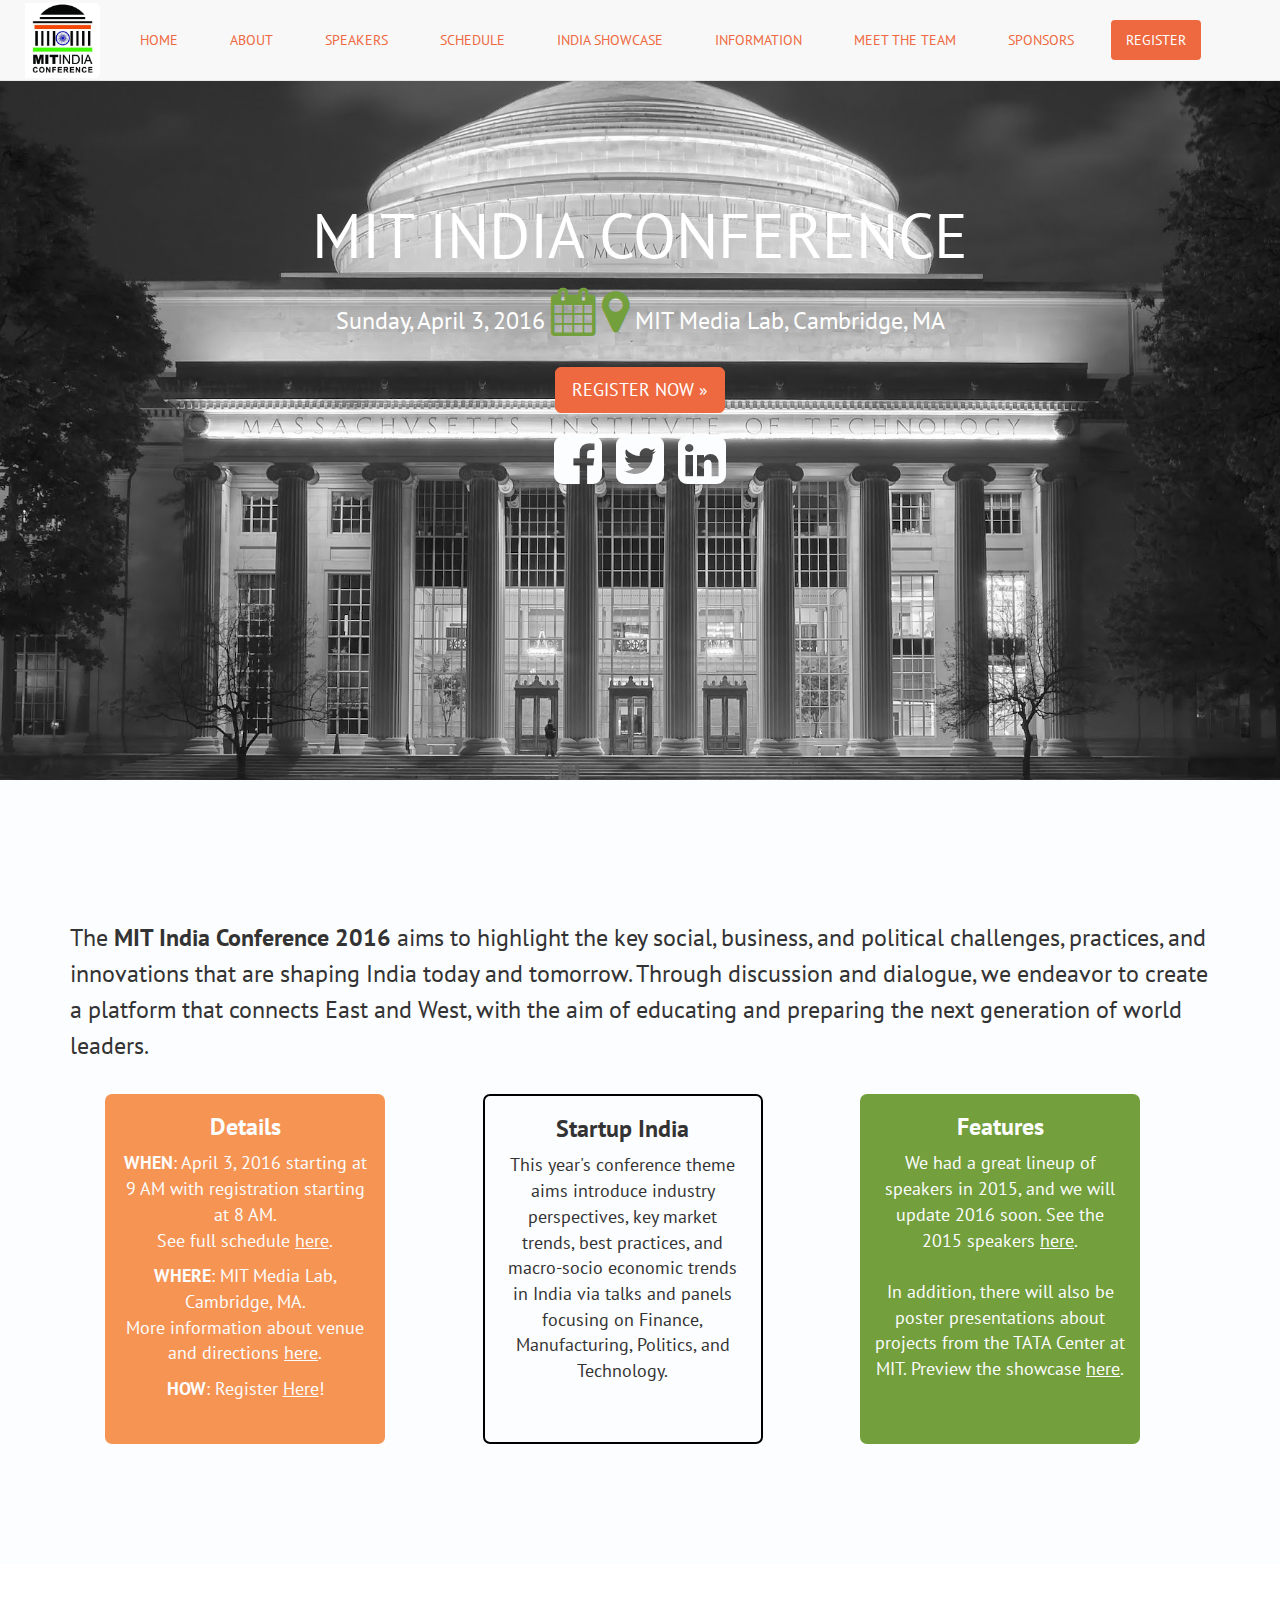
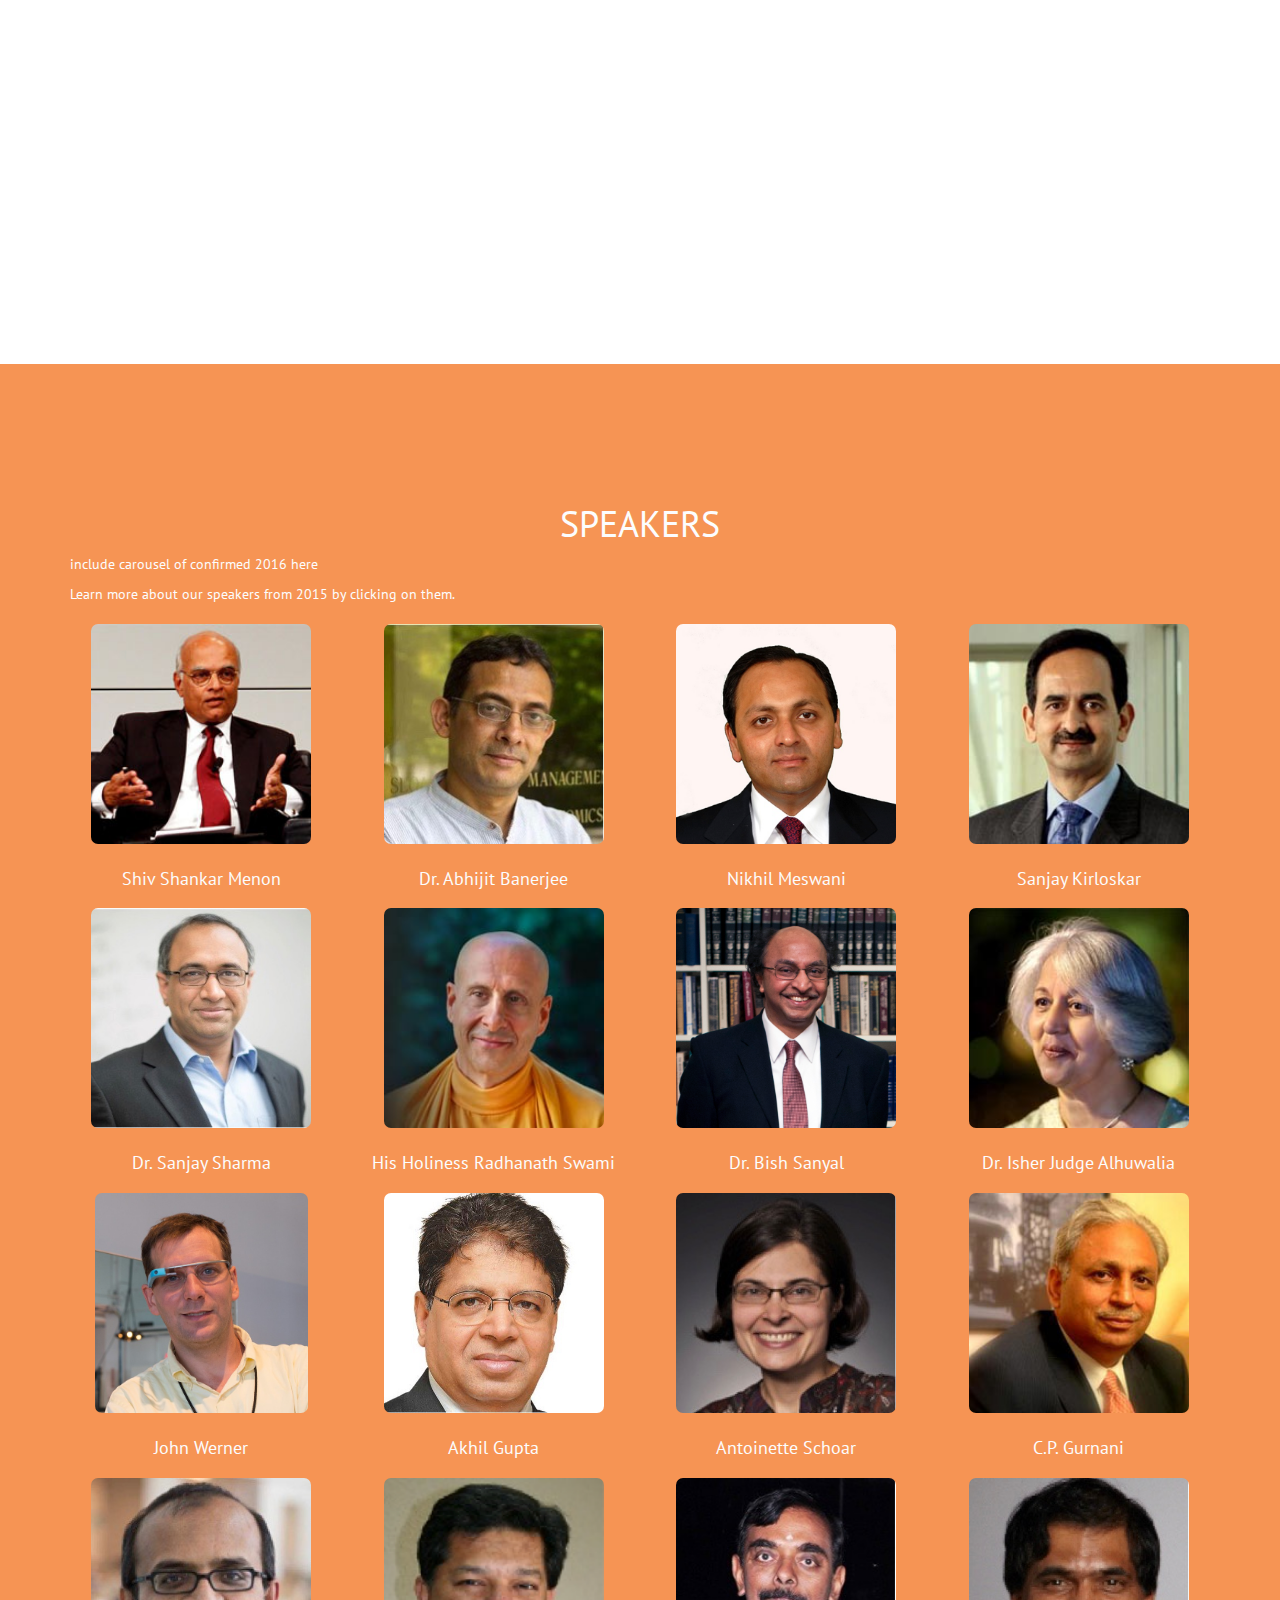
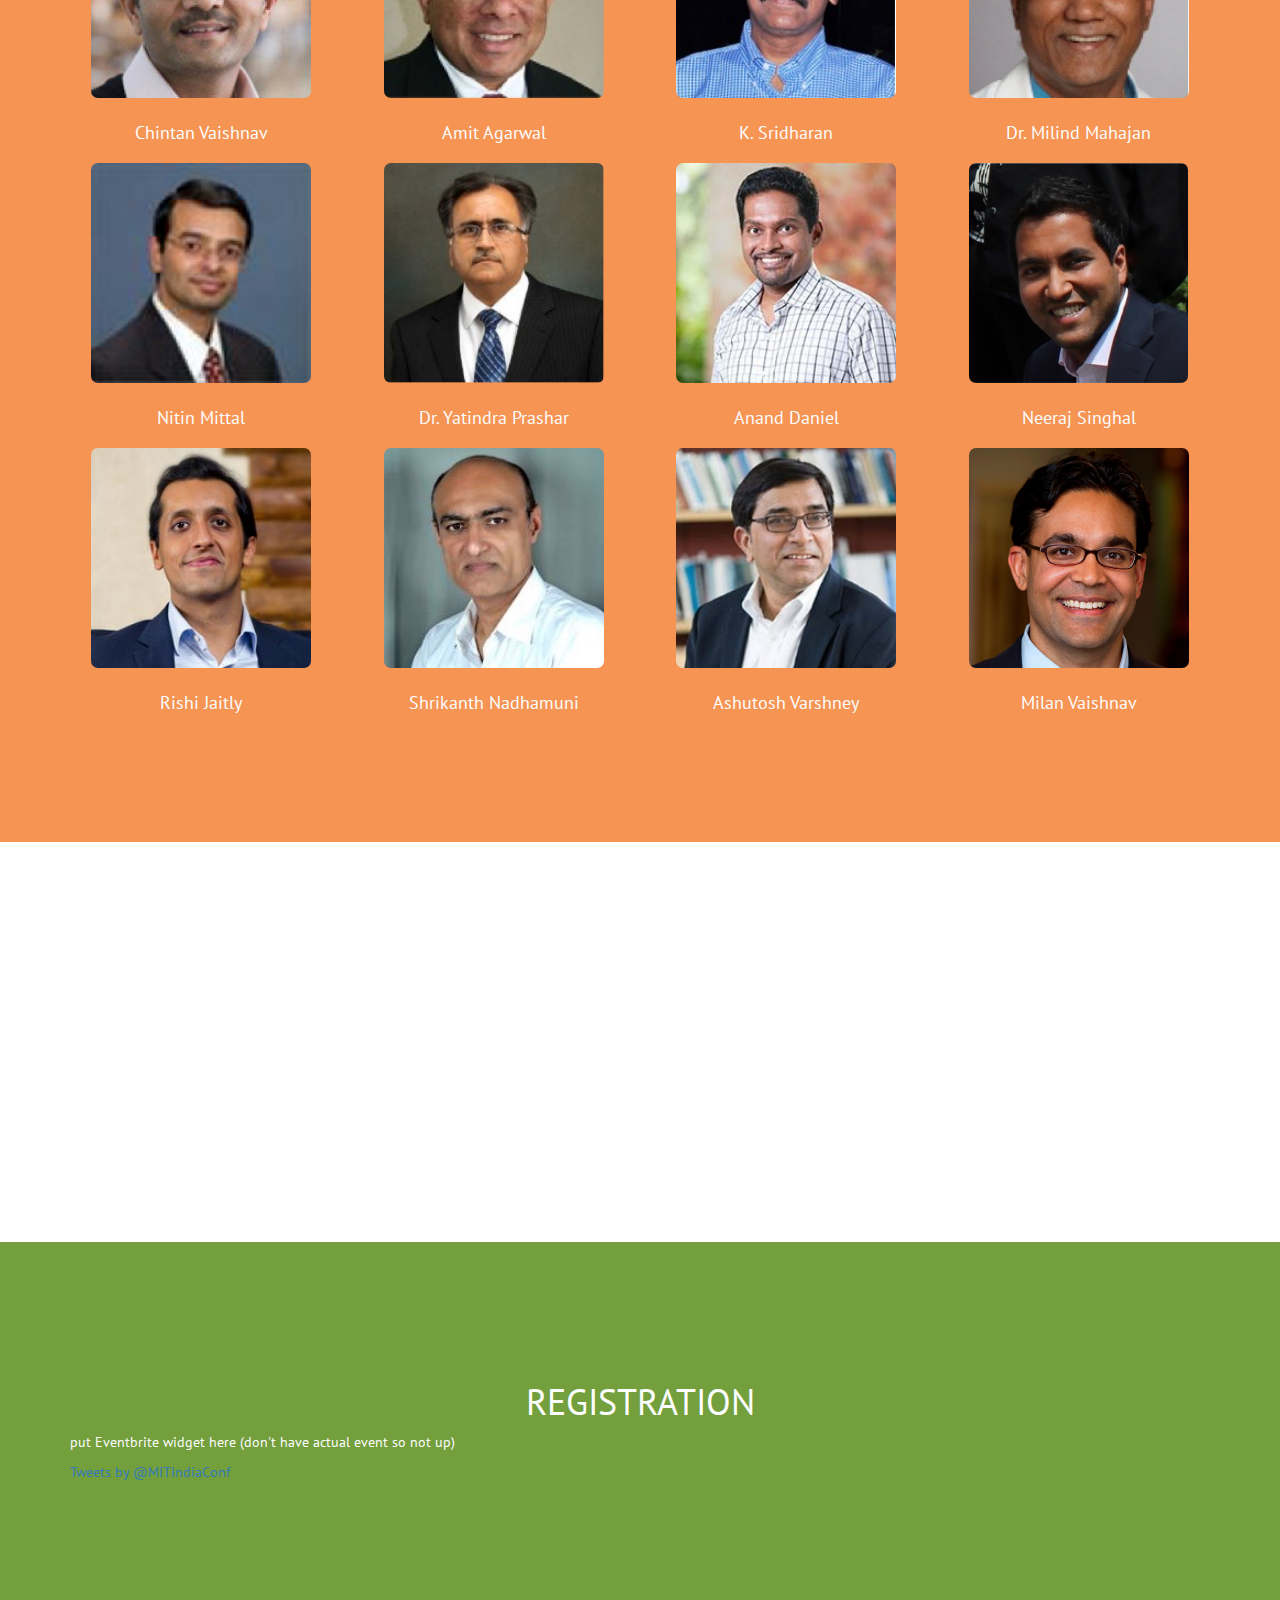
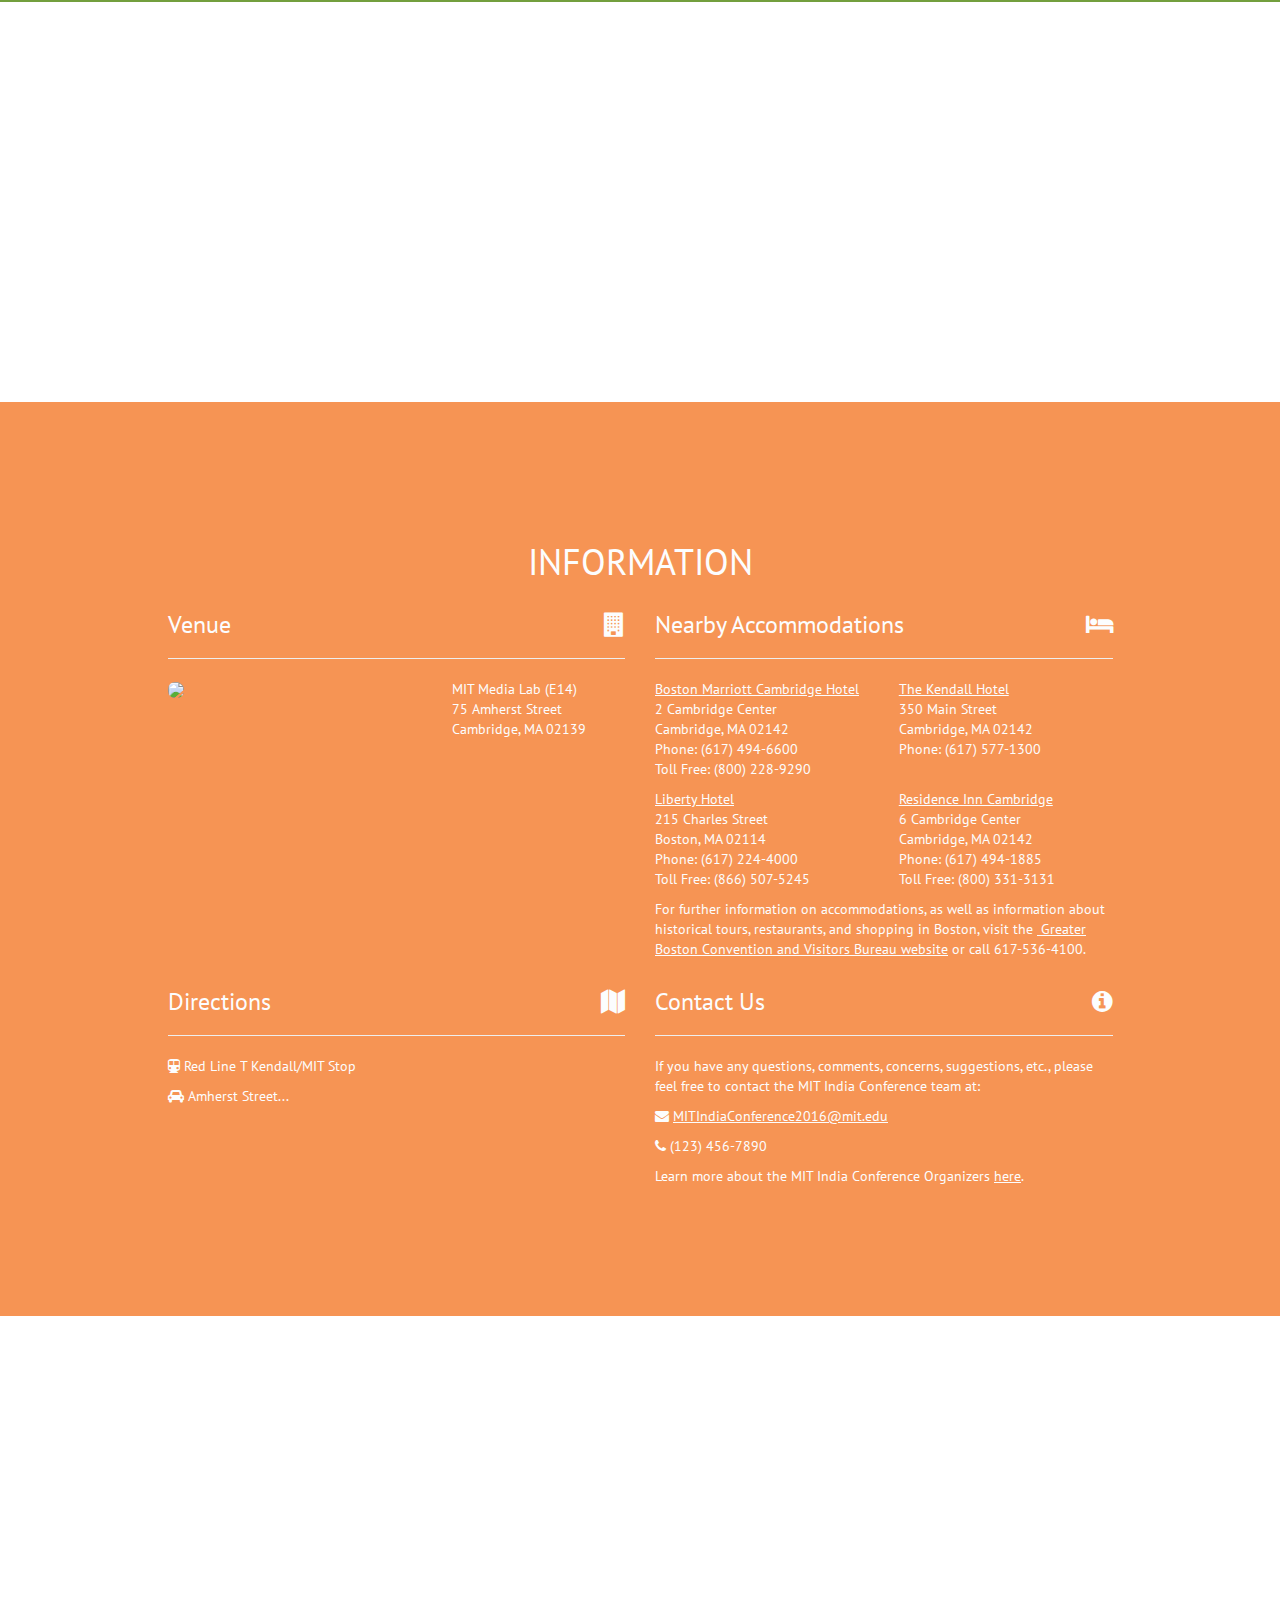
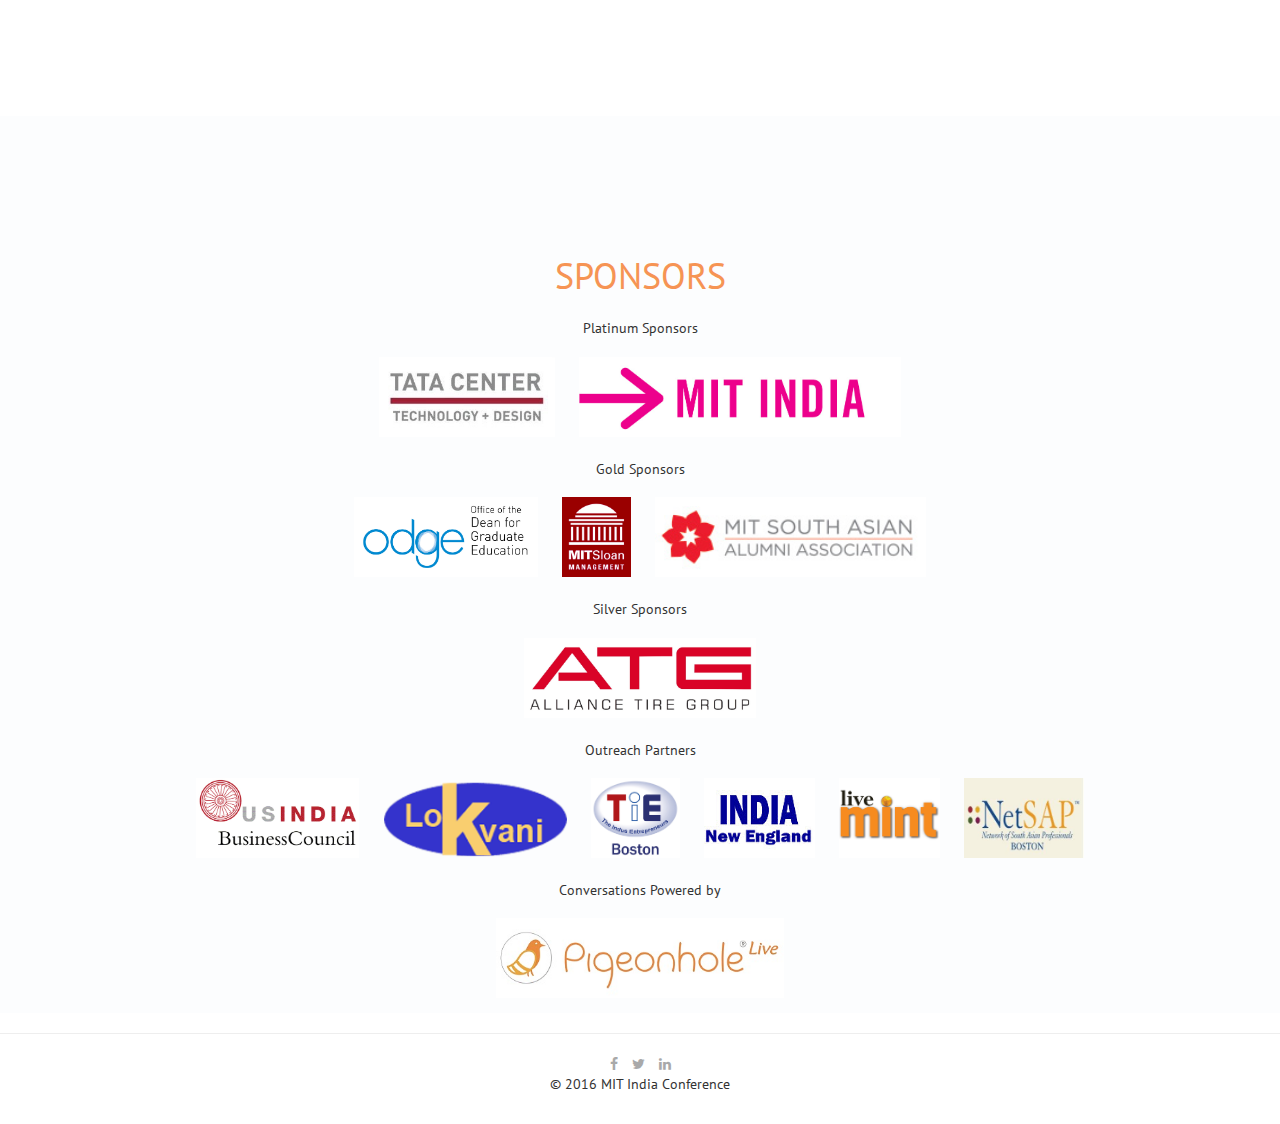
==== commit 7802c0a0: "some colors and formatting" ====
--- a/malika-sandbox-conference.html
+++ b/malika-sandbox-conference.html
@@ -56,7 +56,7 @@
             <li role="presentation" id="pillpadding"><a class="smoothScroll" id="orangetext" href="#about">ABOUT</a></li>
             <li role="presentation" id="pillpadding"><a class="smoothScroll" id="orangetext" href="#speakers">SPEAKERS</a></li>
             <li role="presentation" id="pillpadding"><a class="smoothScroll" id="orangetext" href="malika-sandbox-schedule.html">SCHEDULE</a></li>
-            <li role="presentation" id="pillpadding"><a class="smoothScroll" id="orangetext" href="freelancer/index.html">INDIA SHOWCASE</a></li>
+            <li role="presentation" id="pillpadding"><a class="smoothScroll" id="orangetext" href="malika-sandbox-showcase.html">INDIA SHOWCASE</a></li>
             <li role="presentation" id="pillpadding"><a class="smoothScroll" id="orangetext" href="#contactinfo">INFORMATION</a></li>
             <li role="presentation" id="pillpadding"><a class="smoothScroll" id="orangetext" href="malika-sandbox-team.html">MEET THE TEAM</a></li>
             <li role="presentation" id="pillpadding"><a class="smoothScroll" id="orangetext" href="#sponsors">SPONSORS</a></li>
@@ -73,8 +73,8 @@
         <h1 id="center">MIT INDIA CONFERENCE</h1>
                 
         <h5 id="center"></h5>
-        <h3 id="center">Sunday, April 3, 2016 <i class="fa fa-calendar fa-2x"></i> 
-        <i class="fa fa-map-marker fa-2x"></i> MIT Media Lab, Cambridge, MA</h3>
+        <h3 id="center">Sunday, April 3, 2016 <i id="green-text" class="fa fa-calendar fa-2x"></i> 
+        <i id="green-text" class="fa fa-map-marker fa-2x"></i> MIT Media Lab, Cambridge, MA</h3>
 
         <div style="text-align:center; padding-top:20px;"><a class="btn btn-success btn-lg smoothScroll" href="#register" id="registerbtn">REGISTER NOW &raquo;</a></div>
 
@@ -140,7 +140,7 @@
               <div class="col-md-4">
                 <img id="pic-modal" src="images/speakers/shiv-menon.jpg">
                 <p><br></p>
-                <div class="well"><strong>Session: Foreign Policy of a New India</strong></div>
+                <div class="well" id="session"><strong>Session: Foreign Policy of a New India</strong></div>
               </div>
               <div class="col-md-8">
                 <p>Shivshankar Menon is an Indian diplomat, who served as National Security Advisor to Prime Minister Manmohan Singh. Menon has also served as Ambassador to Israel and China, and played a significant role in improved Indo-China relations, the high point being the visit of then Prime Minister Atal Bihari Vajpayee. Shivshankar Menon has served as the High Commissioner to Sri Lanka and Pakistan as well. A major milestone of his career was the Indo-US nuclear deal, for which he worked hard to convince NSG nations to get a clean waiver for nuclear supplies to India. He also served the Department of Atomic Energy (DAE) as Advisor to the Atomic Energy Commission.</p>
@@ -166,7 +166,7 @@
               <div class="col-md-4">
                 <img id="pic-modal" src="images/speakers/a_ban.jpg">
                 <p><br></p>
-                <div class="well"><strong>Session: Economic Reforms in India</strong></div>
+                <div class="well" id="session"><strong>Session: Economic Reforms in India</strong></div>
               </div>
               <div class="col-md-8">
                 <p>Abhijit Vinayak Banerjee is currently the Ford Foundation International Professor of Economics at the Massachusetts Institute of Technology. In 2003 he founded the Abdul Latif Jameel Poverty Action Lab (J-PAL), along with Esther Duflo and Sendhil Mullainathan and remains one of the directors of the lab. In 2011, he was named one of Foreign Policy magazine's top 100 global thinkers. His areas of research are development economics and economic theory. He is the author of a large number of articles and three books, including Poor Economics (www.pooreconomics.com) which won the Goldman Sachs Business Book of the Year. He is the editor of a fourth book, and finished his first documentary film, "The Name of the Disease" in 2006. Most recently, Banerjee served on the U.N. Secretary-General's High-level Panel of Eminent Persons on the Post-2015 Development Agenda. He was educated at the University of Calcutta, Jawaharlal Nehru University and Harvard University, where he received his Ph.D in 1988.</p>
@@ -192,7 +192,7 @@
               <div class="col-md-4">
                 <img id="pic-modal" src="images/speakers/n_meswani.png">
                 <p><br></p>
-                <div class="well"><strong>Session: Economic Reforms in India</strong></div>
+                <div class="well" id="session"><strong>Session: Economic Reforms in India</strong></div>
               </div>
               <div class="col-md-8">
                 <p>Nikhil R. Meswani is Executive Director and a board member of Reliance Industries. The Group's activities span exploration and production of oil and gas, refining and marketing, petrochemicals, polyesters and textiles. Nikhil Meswani is primarily responsible for Petrochemicals Division and has contributed largely to Reliance to become a global leader in Petrochemicals. Meswani is a also a member on several key Government of India committees connected with the Ministry of Textiles, Petrochemicals, Petroleum and Natural Gas. Meswani was named Young Global Leader by the World Economic Forum in 2005 and continues to actively participate in the activities of the Forum. He is an alumnus of the University Institute of Chemical Technology, Mumbai.
@@ -220,7 +220,7 @@
               <div class="col-md-4">
                 <img id="pic-modal" src="images/speakers/sanja-kirloskar.jpg">
                 <p><br></p>
-                <div class="well"><strong>Session: Make in India</strong></div>
+                <div class="well" id="session"><strong>Session: Make in India</strong></div>
               </div>
               <div class="col-md-8">
                 <p>Sanjay Kirloskar is the chairman and managing director of Kirloskar Brothers Ltd, the flagship & holding company of the $3.5 Billion Kirloskar Group, India's largest maker of pumps and valves and one of the earliest industrial groups in the engineering industry in India. Kirloskar Group exports to over 70 countries over most of Africa, Southeast Asia and Europe.
@@ -248,7 +248,7 @@
               <div class="col-md-4">
                 <img id="pic-modal" src="images/speakers/s_sharma.jpg">
                 <p><br></p>
-                <div class="well"><strong>Session: Make in India</strong></div>
+                <div class="well" id="session"><strong>Session: Make in India</strong></div>
               </div>
               <div class="col-md-8">
                 <p>Sanjay E. Sarma is a professor of mechanical engineering at Massachusetts Institute of Technology. He also served as a Former Chairman of Research and Co-Founder of The Auto-ID Center at MIT. He is credited with developing many standards and technologies in the commercial RFID industry. In November 2012, Sarma was appointed Director of Digital Learning at MIT with a mandate to assess how initiatives such as MITx and EdX are affecting instruction on campus. The MIT Office of Digital Learning, which he leads, now includes MITx and MIT's historic Open Course Ware project. In April, 2013, Professor Sarma was appointed as a co-chair of the Task Force for the Future of Education at MIT. Sarma earned his B.Tech from Indian Institute of Technology, Kanpur in 1989, his ME from Carnegie Mellon University in 1992 and his Ph.D. from University of California, Berkeley in 1995.</p>
@@ -274,7 +274,7 @@
               <div class="col-md-4">
                 <img id="pic-modal" src="images/speakers/radhanath-swami.jpg">
                 <p><br></p>
-                <div class="well"><strong>Session: India's Continued Spiritual Evolution</strong></div>
+                <div class="well" id="session"><strong>Session: India's Continued Spiritual Evolution</strong></div>
               </div>
               <div class="col-md-8">
                 <p>Radhanath Swami is a Vaishnava sanyassin (a monk in a Krishna-bhakti lineage) and teacher of the devotional path of Bhakti-yoga. He is author of The Journey Home, a memoir of his search for spiritual truth. His teachings draw from the sacred texts of India such as The Bhagavad-gita, Srimad Bhagavatam, and Ramayana, and aim to reveal the practical application of the sacred traditions, while focusing on the shared essence which unites apparently disparate religious or spiritual paths.</p>
@@ -300,7 +300,7 @@
               <div class="col-md-4">
                 <img id="pic-modal" src="images/speakers/b_sayal.jpg">
                 <p><br></p>
-                <div class="well"><strong>Session: Urban Planning and New Technology</strong></div>
+                <div class="well" id="session"><strong>Session: Urban Planning and New Technology</strong></div>
               </div>
               <div class="col-md-8">
                 <p>Dr. Bish Sanyal is a Ford International Professor of Urban Development and Planning and Director of the Special Program in Urban and Regional Studies (SPURS)/ Humphrey Fellows Program at MIT. Professor Sanyal joined MIT in 1984, served as the Head of the Department of Urban Studies and Planning from 1994 to 2002 and was the Chair of the Faculty at MIT from 2007 to 2009. Professor Sanyal's research, publication and leadership experience reflect the multi-disciplinary nature of the field of Urban Planning. With degrees in Architecture and City Planning, and a strong interest in the interconnection between the developing world and the United States, Sanyal has long held an interest in international planning education. He is currently heading an effort to create the first private university of urban and regional planning in India and developing of two edited volumes: Hidden Successes and A History of Planning Ideas</p>
@@ -326,7 +326,7 @@
               <div class="col-md-4">
                 <img id="pic-modal" src="images/speakers/isher-alhuwalia.jpg">
                 <p><br></p>
-                <div class="well"><strong>Session: Urban Planning and New Technology</strong></div>
+                <div class="well" id="session"><strong>Session: Urban Planning and New Technology</strong></div>
               </div>
               <div class="col-md-8">
                 <p>Dr. Isher Judge Ahluwalia is a renowned Indian economist, with wide experience in the fields of economic growth, productivity, industrial and trade policy reforms, and urban planning and development. She is currently Chairperson on the Board of Governors for the Indian Council for Research on International Economic Relations (ICRIER), a leading think-tank based in New Delhi engaged in policy oriented research. At ICRIER, Dr. Ahluwalia is leading a major research and capacity building program on the challenges of urbanization in India. She was awarded Padma Bhushan by the President of India in the year 2009 for her services in the field of education and literature.
@@ -353,7 +353,7 @@
               <div class="col-md-4">
                 <img id="pic-modal" src="images/speakers/john-werner.jpg">
                 <p><br></p>
-                <div class="well"><strong>Session: Urban Planning and New Technology</strong></div>
+                <div class="well" id="session"><strong>Session: Urban Planning and New Technology</strong></div>
               </div>
               <div class="col-md-8">
                 <p>John is the Head of Innovation & New Ventures for the Camera Culture Group. He is working on new imaging platforms, developing hardware and software technologies for augmenting human vision. John is also working on large scale online learning, bringing young people from around the world together to solve some of the most important problems through rapid prototyping and helping foster an environment of entrepreneurship to take ideas into the real world for impact. He is a a co-instructor of MIT's Computational Photography and Imaging, Fabrication and Ventures and an advisor for MIT's Engineering the Medical Tricorder. John is building a community to foster and disseminate technology for social impact. He is a founder of Ideas in Action/TEDxBeaconstreet.com, All-American Triathlete, Loeb Fellow, Harvard University, one of the founding members of Citizen Schools, active photographer (blog has over 100k images, over 1m views, contributor to Getty Images) and family guy.</p>
@@ -379,7 +379,7 @@
               <div class="col-md-4">
                 <img id="pic-modal" src="images/speakers/akg.jpg">
                 <p><br></p>
-                <div class="well"><strong>Session: Investing in India</strong></div>
+                <div class="well" id="session"><strong>Session: Investing in India</strong></div>
               </div>
               <div class="col-md-8">
                 <p>Akhil Gupta is Senior Managing Director at The Blackstone Group and Chairman of Blackstone India. He previously served as CEO-Corporate Development for Reliance Industries (RIL), focusing on developing RIL's oil & gas, refining, and telecom businesses. He began his career at Hindustan Lever.</p>
@@ -405,7 +405,7 @@
               <div class="col-md-4">
                 <img id="pic-modal" src="images/speakers/a_scho.jpg">
                 <p><br></p>
-                <div class="well"><strong>Session: Investing in India</strong></div>
+                <div class="well" id="session"><strong>Session: Investing in India</strong></div>
               </div>
               <div class="col-md-8">
                 <p>Antoinette Schoar is the Michael M. Koerner (1949) Professor of Entrepreneurship and a Professor of Finance at the MIT Sloan School of Management. An expert in corporate finance, entrepreneurship, and organizational economics, Schoar researches venture capital, entrepreneurial finance, corporate diversification, governance, and capital budgeting decisions in firms. She has received the Fellowship of the George Stigler Center, 1997-1999, and the ERP Doctoral Scholarship of the German Ministry of Trade, 1995-1997. Schoar holds a diploma in economics from the University of Cologne, Germany, and a PhD in economics from the University of Chicago. Schoar's current research focuses on the areas of household finance, entrepreneurial finance, and finance in emerging markets. She is also a co-founder of ideas42, a non-profit that uses insights from behavioral economics and psychology to solve social problems.</p>
@@ -431,7 +431,7 @@
               <div class="col-md-4">
                 <img id="pic-modal" src="images/speakers/cp-gurnani.jpg">
                 <p><br></p>
-                <div class="well"><strong>Session: Indian IT Services</strong></div>
+                <div class="well" id="session"><strong>Session: Indian IT Services</strong></div>
               </div>
               <div class="col-md-8">
                 <p>CP Gurnani (popularly known as CP) is the Chief Executive Officer and Managing Director of Tech Mahindra. Tech Mahindra Limited is an Indian multinational provider of information technology, networking technology solutions and business support services to the telecommunications industry. CP played a pivotal role in the three-year transformational journey of Mahindra Satyam and spearheaded the company's eventual merger with Tech Mahindra. In his career spanning 32 years, he has held several leading positions with HCL Hewlett Packard Limited, Perot Systems (India) Limited andHCL Corporation Ltd. CP was named the Ernst and Young 'Entrepreneur of the Year [Manager]', CNBC Asia's 'India Business Leader of the Year' and Dataquest 'IT person of the Year' in 2013.</p>
@@ -457,7 +457,7 @@
               <div class="col-md-4">
                 <img id="pic-modal" src="images/speakers/c_vaish.jpg">
                 <p><br></p>
-                <div class="well"><strong>Session: Indian IT Services</strong></div>
+                <div class="well" id="session"><strong>Session: Indian IT Services</strong></div>
               </div>
               <div class="col-md-8">
                 <p>Dr. Chintan Vaishnav is an engineer trained to understand human as well as technological complexity in large systems, a socio-technologist. He is interested in creating socio-technical systems for improving lives in underserved communities, and in analyzing the implications of promoting and managing such technologies for policymakers, managers, and society at large. He teaches at MIT's Sloan School of Management and is a member of the founding team of the MIT Tata Center for Technology and Design.</p>
@@ -483,7 +483,7 @@
               <div class="col-md-4">
                 <img id="pic-modal" src="images/speakers/amit_agarwal.png">
                 <p><br></p>
-                <div class="well"><strong>Session: Affordable Healthcare</strong></div>
+                <div class="well" id="session"><strong>Session: Affordable Healthcare</strong></div>
               </div>
               <div class="col-md-8">
                 <p>Amit is a Principal in the Life Science Practice at Deloitte where he helps Life Science clients adopt models for disruptive change and adapt to shifts in the changing marketplace.</p>
@@ -509,7 +509,7 @@
               <div class="col-md-4">
                 <img id="pic-modal" src="images/speakers/k_shri.jpg">
                 <p><br></p>
-                <div class="well"><strong>Session: Affordable Healthcare</strong></div>
+                <div class="well" id="session"><strong>Session: Affordable Healthcare</strong></div>
               </div>
               <div class="col-md-8">
                 <p>Mr. Sridharan is the Co-founder and President of Sankara Eye Foundation (SEF). SEF initiates and drives community eye care activities in India by working with Sankara Eye Care Institutions (SECI), India, which runs the "Gift of Vision" rural outreach program through Sankara Eye Hospitals in India.</p>
@@ -535,7 +535,7 @@
               <div class="col-md-4">
                 <img id="pic-modal" src="images/speakers/m_mahajan.jpg">
                 <p><br></p>
-                <div class="well"><strong>Session: Affordable Healthcare</strong></div>
+                <div class="well" id="session"><strong>Session: Affordable Healthcare</strong></div>
               </div>
               <div class="col-md-8">
                 <p>Milind Mahajan, PhD, is the Director at the Icahn Institute of Genomics for Multiscale Biology at the Mt. Sinai Hospital, New York. As Director, he responsible for rolling out genomics screening services for various disorders.</p>
@@ -561,7 +561,7 @@
               <div class="col-md-4">
                 <img id="pic-modal" src="images/speakers/nitin_mittal.png">
                 <p><br></p>
-                <div class="well"><strong>Session: Affordable Healthcare</strong></div>
+                <div class="well" id="session"><strong>Session: Affordable Healthcare</strong></div>
               </div>
               <div class="col-md-8">
                 <p>Nitin Mittal is a Principal in Deloitte Consulting LLP and leads the Life Sciences and Healthcare Analytics business. He has also worked in India, where he built a Life Sciences and Healthcare consulting practice to serve global clients.</p>
@@ -587,7 +587,7 @@
               <div class="col-md-4">
                 <img id="pic-modal" src="images/speakers/yatindra_prashar.png">
                 <p><br></p>
-                <div class="well"><strong>Session: Affordable Healthcare</strong></div>
+                <div class="well" id="session"><strong>Session: Affordable Healthcare</strong></div>
               </div>
               <div class="col-md-8">
                 <p>Yatindra is the CEO of Symmetrix Pharmaceuticals that is in the process of developing and commercializing a biologic wholly indigenously biologic: a Clot Specific Streptokinase discovered in India at the Institute of Microbial Technology.</p>
@@ -613,7 +613,7 @@
               <div class="col-md-4">
                 <img id="pic-modal" src="images/speakers/anand-daniel.jpg">
                 <p><br></p>
-                <div class="well"><strong>Session: Understanding India's Digital Consumer</strong></div>
+                <div class="well" id="session"><strong>Session: Understanding India's Digital Consumer</strong></div>
               </div>
               <div class="col-md-8">
                 <p>Anand Daniel, an MIT Sloan alumni, is a seed/early stage venture investor with Accel Partners & Co. Inc. Anand focuses on technology startups in consumer, healthcare, and education sectors and is responsible for investments such as Forus, Pristine, and TaxiForSure (Acquired by Ola). Before joining Accel, Anand was with Flybridge Capital Partners in Boston, where he focused on early stage investments across a range of industries. Previously, Anand spent several years in key engineering and product management positions at Intel Corporation, working on cutting-edge microprocessor products. Anand holds an MBA from the MIT Sloan School of Management, an MS in Electrical Engineering from Purdue University, and a BE in Computer Science and Engineering from the University of Madras.</p>
@@ -639,7 +639,7 @@
               <div class="col-md-4">
                 <img id="pic-modal" src="images/speakers/n_singhal1.jpg">
                 <p><br></p>
-                <div class="well"><strong>Session: Understanding India's Digital Consumer</strong></div>
+                <div class="well" id="session"><strong>Session: Understanding India's Digital Consumer</strong></div>
               </div>
               <div class="col-md-8">
                 <p>Neeraj Singhal is the Head of Expansion for India and the Subcontinent at Uber. He has led Uber's foray into India since they began operations in Bangalore in August of 2013. Prior to working on the India operation, Neeraj was an International Launcher, and started Uber's first markets in the Middle East and Africa, and has spent time working on the operations in Europe and North America.<br>
@@ -666,7 +666,7 @@
               <div class="col-md-4">
                 <img id="pic-modal" src="images/speakers/rishi-jaitley.jpg">
                 <p><br></p>
-                <div class="well"><strong>Session: Understanding India's Digital Consumer</strong></div>
+                <div class="well" id="session"><strong>Session: Understanding India's Digital Consumer</strong></div>
               </div>
               <div class="col-md-8">
                 <p>Mr. Rishi S. Jaitly is a media executive and entrepreneur with technology, investing, social change and operational experience across sectors and around the world. He has been India Market Director at Twitter, Inc. since November 2012.
@@ -693,7 +693,7 @@
               <div class="col-md-4">
                 <img id="pic-modal" src="images/speakers/s-nand1.jpg">
                 <p><br></p>
-                <div class="well"><strong>Session: Understanding India's Digital Consumer</strong></div>
+                <div class="well" id="session"><strong>Session: Understanding India's Digital Consumer</strong></div>
               </div>
               <div class="col-md-8">
                 <p>Srikanth Nadhamuni is the CEO and co-founder of Khosla Labs (a startup incubator looking to create and nurture startups using technology), and is the brain behind the technology at the ambitious Unique Identification Authority of India (UIDAI) project. He setup the Technology Center for the development, design and operations of the Aadhaar system to issue a National ID to all the 1.2 billion Indian Residents, helped create a biometrics based National Identity platform that has enrolled about 200million people to date. He continues to be adviser to the UID Authority of India.
@@ -720,7 +720,7 @@
               <div class="col-md-4">
                 <img id="pic-modal" src="images/speakers/ashutosh-varshney.jpg">
                 <p><br></p>
-                <div class="well"><strong>Session: Politics in India</strong></div>
+                <div class="well" id="session"><strong>Session: Politics in India</strong></div>
               </div>
               <div class="col-md-8">
                 <p>Ashutosh Varshney is a political scientist specializing in ethnic and religious conflict in South Asia. He is Sol Goldman Professor of International Studies and the Social Sciences, and the Director of the Brown-India Initiative at Brown University.</p>
@@ -746,7 +746,7 @@
               <div class="col-md-4">
                 <img id="pic-modal" src="images/speakers/milan-vaishnav1.jpg">
                 <p><br></p>
-                <div class="well"><strong>Session: Politics in India</strong></div>
+                <div class="well" id="session"><strong>Session: Politics in India</strong></div>
               </div>
               <div class="col-md-8">
                 <p>Milan Vaishnav is an associate in the South Asia Program at the Carnegie Endowment for International Peace. His primary research focus is the political economy of India, and he examines issues such as corruption and governance, state capacity, distributive politics, and electoral behavior.
@@ -766,7 +766,7 @@
 
     <div id="speakers">
       <div class="container" id="speakers">
-        <h2 id="center">SPEAKERS</h2>
+        <h1 id="center">SPEAKERS</h1>
         <p>include carousel of confirmed 2016 here</p>
         <p>Learn more about our speakers from 2015 by clicking on them.</p>
 
@@ -1103,7 +1103,7 @@
 
     <div id="register">
       <div class="container" id="register">
-        <h2 id="center">REGISTRATION</h2>
+        <h1 id="center">REGISTRATION</h1>
         <p> put Eventbrite widget here (don't have actual event so not up)</p>
         <a class="twitter-timeline" href="https://twitter.com/MITIndiaConf" data-widget-id="589549533568360449">Tweets by @MITIndiaConf</a>
         <script>!function(d,s,id){var js,fjs=d.getElementsByTagName(s)[0],p=/^http:/.test(d.location)?'http':'https';if(!d.getElementById(id)){js=d.createElement(s);js.id=id;js.src=p+"://platform.twitter.com/widgets.js";fjs.parentNode.insertBefore(js,fjs);}}(document,"script","twitter-wjs");</script>
@@ -1115,7 +1115,7 @@
 
     <div id="contactinfo">
       <div class="container" id="contactinfo">
-        <h2 id="center">INFORMATION</h2>
+        <h1 id="center">INFORMATION</h1>
         <div class="row">
           <div class="col-md-5 col-md-offset-1" id="venue">
             <h3>Venue <span style="float:right;"><i class="fa fa-building"></i></span> </h3>
@@ -1204,8 +1204,8 @@
 
     <div id="sponsors">
       <div class="container" id="sponsors">
-        <h2 id="center">SPONSORS<br></h2>
-        <h5 id="center">Platinum Sponsors</h5>
+        <h1 class="text-center" id="orange-text">SPONSORS<br></h1>
+        <h5 id="center"><br>Platinum Sponsors</h5>
 
         <div id="row" style="text-align: center">
           
--- a/malika-sandbox.css
+++ b/malika-sandbox.css
@@ -18,6 +18,7 @@
 #logobrand {
 	height:75px;
 	border-radius: 5px;
+	padding-left: 10px;
 }
 
 #navbar-scroller {
@@ -162,7 +163,7 @@
 	background-size: cover;
 	color: #FCFDFE;
 	border-radius: 25px;
-	height: 300px;
+	height: 200px;
 }
 
 #theme {
@@ -192,7 +193,7 @@
 	background-color: #f69454;
 	background-size: cover;
 	color: #FCFDFE;
-	height: 400px;
+	height: 350px;
 	width: 280px;
 	border-radius: 7px;
 	text-align: center;
@@ -203,7 +204,7 @@
 	background-size: cover;
 	border: 2px solid;
 	border-color: black;
-	height: 400px;
+	height: 350px;
 	width: 280px;
 	border-radius: 7px;
 	text-align: center;
@@ -213,7 +214,7 @@
 	background-color: #739f3d;
 	background-size: cover;
 	color: #fcfdfe;
-	height: 400px;
+	height: 350px;
 	width: 280px;
 	border-radius: 7px;
 	text-align: center;
@@ -286,6 +287,18 @@
 	font-size: 14px;
 	text-align: left;
 }
+
+#session {
+	/**background-color: #739f3d;**/
+	background-color: rgba(115, 159, 61, 0.9);
+	color: #fcfdfe;
+}
+
+#session1 {
+	/**background-color: #739f3d;**/
+	background-color: rgba(246, 148, 84, 0.9);
+	color: #fcfdfe;
+}
 /******************/
 /***************************/
 
@@ -300,7 +313,8 @@
 
 /**Contact Us Section CSS *****/
 #contactinfo {
-	background-color: #739f3d;
+	/**background-color: #739f3d;**/
+	background-color: #f69454;
 	color: #fcfdfe;
 	padding-top: 60px;
 	padding-bottom: 60px;
@@ -500,6 +514,16 @@
 
 /*************************/
 
+/********Showcase CSS*******/
+#green-text {
+	color: #739f3d;
+}
+
+#orange-text {
+	color: #f69454;
+}
+/***************************/
+
 /**Footer CSS*********/
 
 #foot {
